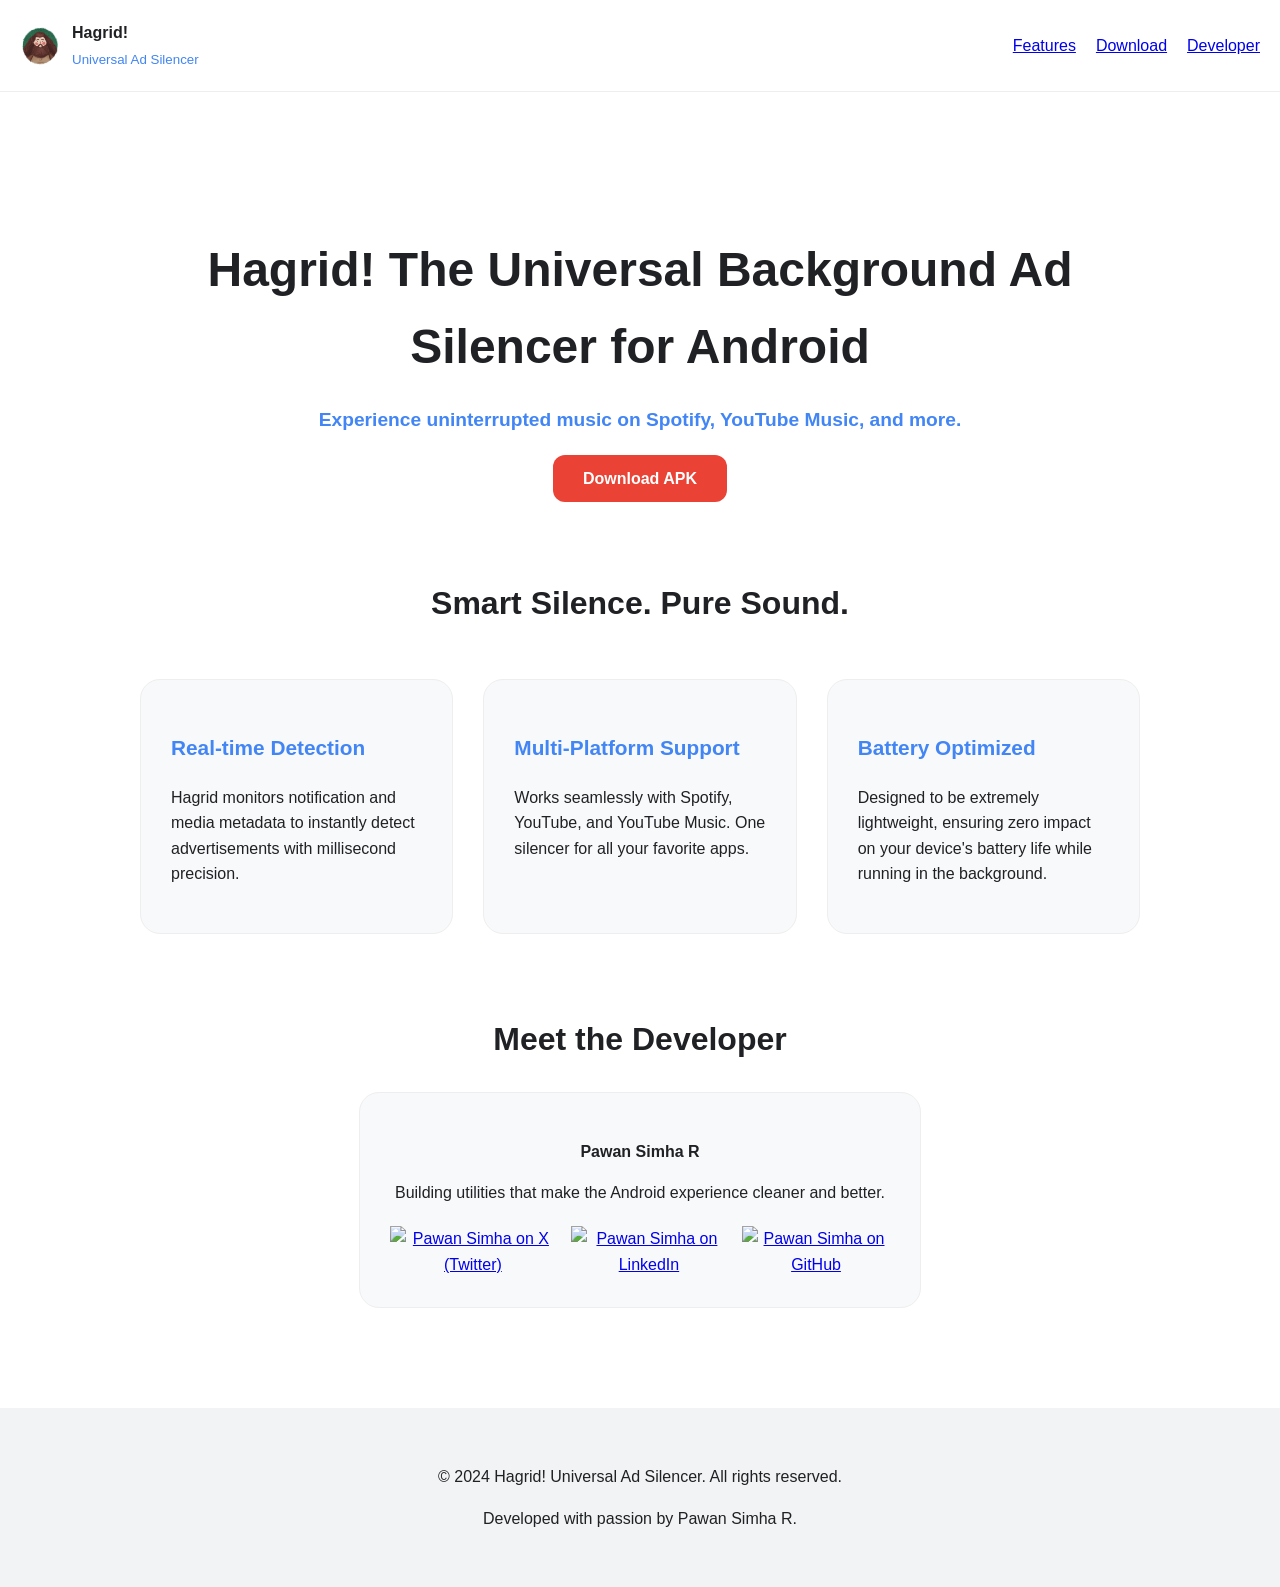
==== index.html @ 6786751e "SEO Applied, theme preference of the users stored, social media link added similar to noreferer and " ====
<!DOCTYPE html>
<html lang="en">
<head>
    <meta charset="UTF-8">
    <meta name="viewport" content="width=device-width, initial-scale=1.0">

    <!-- STEP 2: DYNAMIC META HEADERS & SEO -->
    <title>Hagrid! - Universal Background Ad Silencer for Spotify & YouTube</title>
    <meta name="description" content="Hagrid is a lightweight, background Android utility that automatically detects and silences audio advertisements in real-time on Spotify, YouTube Music, and Chrome. Download the safe, open-source APK today.">
    <link rel="canonical" href="https://yourdomain.com/" />

    <!-- OPEN GRAPH (OG) TAGS -->
    <meta property="og:title" content="Hagrid! - Universal Background Ad Silencer" />
    <meta property="og:description" content="Tired of loud, interrupting audio ads? Hagrid runs invisibly in the background to automatically mute media advertisements instantly." />
    <meta property="og:type" content="website" />
    <meta property="og:url" content="https://yourdomain.com/" />
    <meta property="og:image" content="https://yourdomain.com/assets/logo_high_res.png" />

    <!-- TWITTER CARD TAGS -->
    <meta name="twitter:card" content="summary_large_image" />
    <meta name="twitter:title" content="Hagrid! - Universal Background Ad Silencer" />
    <meta name="twitter:description" content="Automatically detect and silence audio ads on Android. Lightweight and open-source." />
    <meta name="twitter:image" content="https://yourdomain.com/assets/logo_high_res.png" />

    <style>
        :root {
            --google-blue: #4285F4;
            --google-red: #EA4335;
            --google-yellow: #FBBC05;
            --google-green: #34A853;
            --text-primary: #202124;
        }
        body { font-family: 'Segoe UI', Tahoma, Geneva, Verdana, sans-serif; margin: 0; color: var(--text-primary); line-height: 1.6; }
        header { padding: 20px; border-bottom: 1px solid #eee; display: flex; align-items: center; justify-content: space-between; }
        .logo-container { display: flex; align-items: center; }
        .logo { width: 40px; height: 40px; border-radius: 50%; margin-right: 12px; }
        nav ul { list-style: none; display: flex; gap: 20px; margin: 0; padding: 0; }
        main { max-width: 1000px; margin: 0 auto; padding: 40px 20px; }
        .hero { text-align: center; padding: 60px 0; }
        h1 { font-size: 3rem; font-weight: 900; margin-bottom: 10px; }
        .subtitle { color: var(--google-blue); font-weight: bold; font-size: 1.2rem; margin-bottom: 30px; }
        .feature-grid { display: grid; grid-template-columns: repeat(auto-fit, minmax(250px, 1fr)); gap: 30px; margin-top: 50px; }
        .card { padding: 30px; border-radius: 20px; background: #f8f9fa; border: 1px solid #eee; }
        h2 { font-size: 2rem; }
        h3 { color: var(--google-blue); font-size: 1.3rem; }
        footer { padding: 40px; text-align: center; background: #f1f3f4; margin-top: 60px; }
        .social-links { display: flex; justify-content: center; gap: 15px; margin-top: 20px; }
        .social-icon { width: 32px; height: 32px; }
    </style>
</head>
<body>

    <!-- STEP 1: SEMANTIC HTML & NAVIGATION -->
    <header>
        <div class="logo-container">
            <!-- STEP 3: MEDIA ACCESSIBILITY -->
            <img src="app/src/main/res/drawable/logo.png" alt="Hagrid Universal Ad Silencer Logo" class="logo" width="40" height="40">
            <div>
                <strong>Hagrid!</strong><br>
                <small style="color: var(--google-blue)">Universal Ad Silencer</small>
            </div>
        </div>
        <nav>
            <ul>
                <li><a href="#features">Features</a></li>
                <li><a href="#download">Download</a></li>
                <li><a href="#developer">Developer</a></li>
            </ul>
        </nav>
    </header>

    <main>
        <!-- STEP 1: HEADING HIERARCHY (H1) -->
        <section class="hero">
            <h1>Hagrid! The Universal Background Ad Silencer for Android</h1>
            <p class="subtitle">Experience uninterrupted music on Spotify, YouTube Music, and more.</p>
            <a href="#" style="background: var(--google-red); color: white; padding: 15px 30px; border-radius: 12px; text-decoration: none; font-weight: bold;">Download APK</a>
        </section>

        <section id="features">
            <!-- STEP 1: HEADING HIERARCHY (H2) -->
            <h2 style="text-align: center;">Smart Silence. Pure Sound.</h2>
            <div class="feature-grid">
                <div class="card">
                    <!-- STEP 1: HEADING HIERARCHY (H3) -->
                    <h3>Real-time Detection</h3>
                    <p>Hagrid monitors notification and media metadata to instantly detect advertisements with millisecond precision.</p>
                </div>
                <div class="card">
                    <h3>Multi-Platform Support</h3>
                    <p>Works seamlessly with Spotify, YouTube, and YouTube Music. One silencer for all your favorite apps.</p>
                </div>
                <div class="card">
                    <h3>Battery Optimized</h3>
                    <p>Designed to be extremely lightweight, ensuring zero impact on your device's battery life while running in the background.</p>
                </div>
            </div>
        </section>

        <section id="developer" style="margin-top: 80px; text-align: center;">
            <h2>Meet the Developer</h2>
            <div class="card" style="max-width: 500px; margin: 0 auto;">
                <p><strong>Pawan Simha R</strong></p>
                <p>Building utilities that make the Android experience cleaner and better.</p>
                <div class="social-links">
                    <a href="https://x.com/pawansimha">
                        <img src="assets/x-icon.webp" alt="Pawan Simha on X (Twitter)" class="social-icon" width="32" height="32">
                    </a>
                    <a href="https://linkedin.com/in/pawansimha">
                        <img src="assets/linkedin-icon.webp" alt="Pawan Simha on LinkedIn" class="social-icon" width="32" height="32">
                    </a>
                    <a href="https://github.com/PawanSimha">
                        <img src="assets/github-icon.webp" alt="Pawan Simha on GitHub" class="social-icon" width="32" height="32">
                    </a>
                </div>
            </div>
        </section>
    </main>

    <footer>
        <p>&copy; 2024 Hagrid! Universal Ad Silencer. All rights reserved.</p>
        <p>Developed with passion by Pawan Simha R.</p>
    </footer>

</body>
</html>
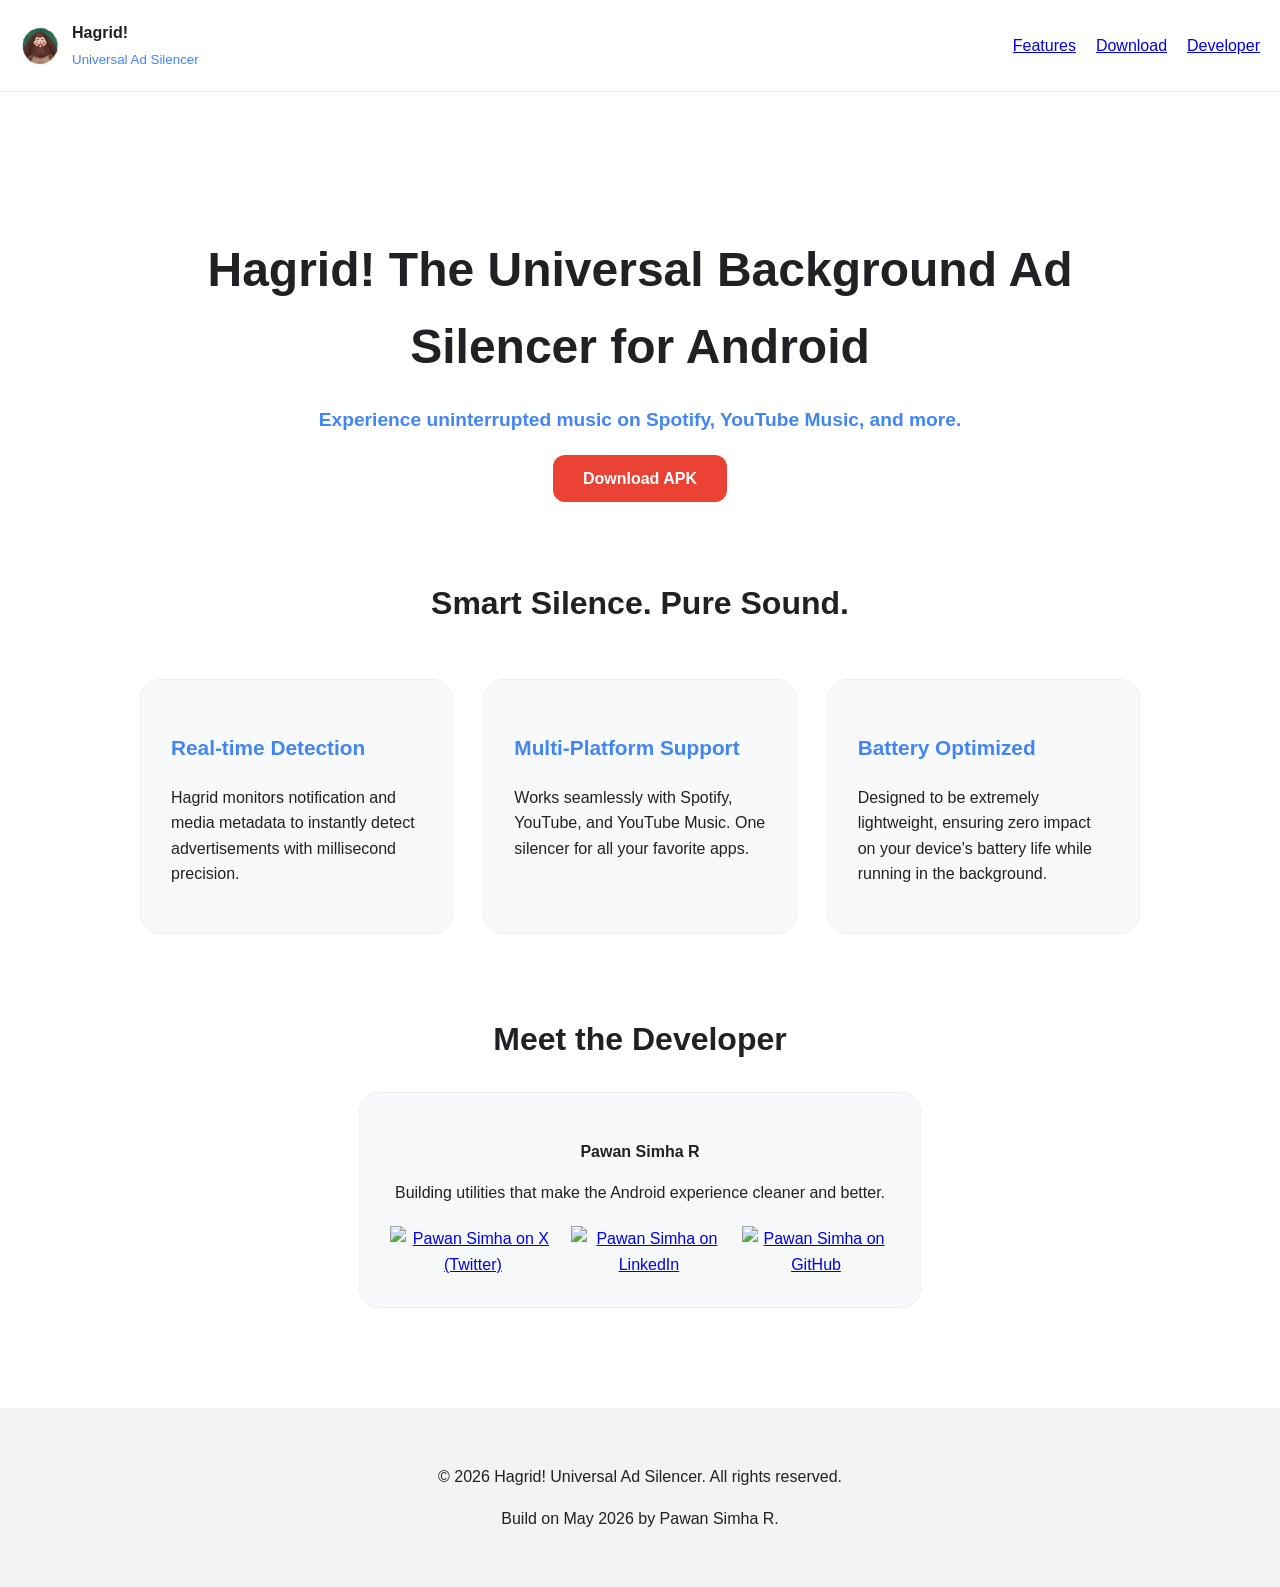
==== commit 63880254: "update the month and developer name everwhenre where it was needed" ====
--- a/index.html
+++ b/index.html
@@ -118,8 +118,8 @@
     </main>
 
     <footer>
-        <p>&copy; 2024 Hagrid! Universal Ad Silencer. All rights reserved.</p>
-        <p>Developed with passion by Pawan Simha R.</p>
+        <p>&copy; 2026 Hagrid! Universal Ad Silencer. All rights reserved.</p>
+        <p>Build on May 2026 by Pawan Simha R.</p>
     </footer>
 
 </body>
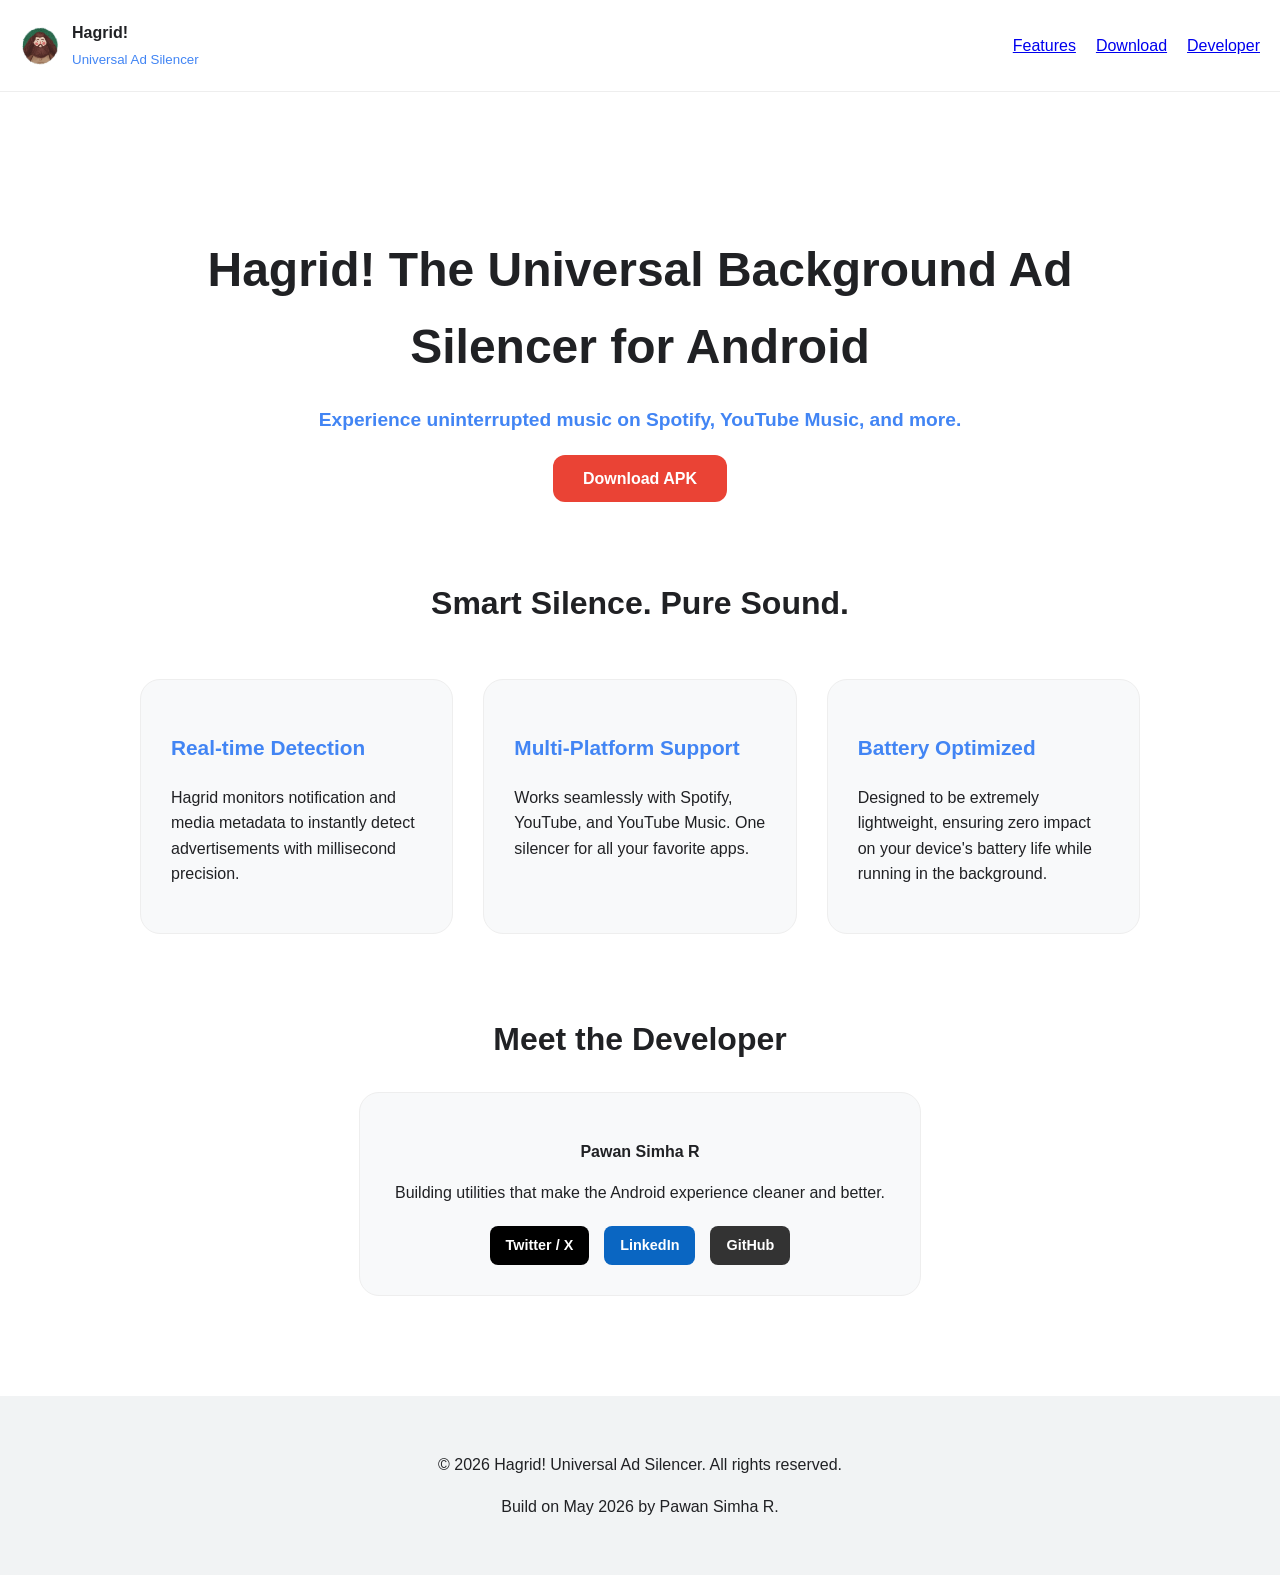
==== commit 15d04985: "Final cheak list is done ready to release V 1.0.0" ====
--- a/index.html
+++ b/index.html
@@ -7,20 +7,20 @@
     <!-- STEP 2: DYNAMIC META HEADERS & SEO -->
     <title>Hagrid! - Universal Background Ad Silencer for Spotify & YouTube</title>
     <meta name="description" content="Hagrid is a lightweight, background Android utility that automatically detects and silences audio advertisements in real-time on Spotify, YouTube Music, and Chrome. Download the safe, open-source APK today.">
-    <link rel="canonical" href="https://yourdomain.com/" />
+    <link rel="canonical" href="https://github.com/PawanSimha/Silencer-Android" />
 
     <!-- OPEN GRAPH (OG) TAGS -->
     <meta property="og:title" content="Hagrid! - Universal Background Ad Silencer" />
     <meta property="og:description" content="Tired of loud, interrupting audio ads? Hagrid runs invisibly in the background to automatically mute media advertisements instantly." />
     <meta property="og:type" content="website" />
-    <meta property="og:url" content="https://yourdomain.com/" />
-    <meta property="og:image" content="https://yourdomain.com/assets/logo_high_res.png" />
+    <meta property="og:url" content="https://github.com/PawanSimha/Silencer-Android" />
+    <meta property="og:image" content="https://github.com/PawanSimha/Silencer-Android/raw/main/app/src/main/res/drawable/logo.png" />
 
     <!-- TWITTER CARD TAGS -->
     <meta name="twitter:card" content="summary_large_image" />
     <meta name="twitter:title" content="Hagrid! - Universal Background Ad Silencer" />
     <meta name="twitter:description" content="Automatically detect and silence audio ads on Android. Lightweight and open-source." />
-    <meta name="twitter:image" content="https://yourdomain.com/assets/logo_high_res.png" />
+    <meta name="twitter:image" content="https://github.com/PawanSimha/Silencer-Android/raw/main/app/src/main/res/drawable/logo.png" />
 
     <style>
         :root {
@@ -45,7 +45,17 @@
         h3 { color: var(--google-blue); font-size: 1.3rem; }
         footer { padding: 40px; text-align: center; background: #f1f3f4; margin-top: 60px; }
         .social-links { display: flex; justify-content: center; gap: 15px; margin-top: 20px; }
-        .social-icon { width: 32px; height: 32px; }
+        .social-link {
+            text-decoration: none;
+            color: white;
+            padding: 8px 16px;
+            border-radius: 8px;
+            font-size: 0.9rem;
+            font-weight: bold;
+        }
+        .x-link { background: #000; }
+        .li-link { background: #0A66C2; }
+        .gh-link { background: #333; }
     </style>
 </head>
 <body>
@@ -74,7 +84,7 @@
         <section class="hero">
             <h1>Hagrid! The Universal Background Ad Silencer for Android</h1>
             <p class="subtitle">Experience uninterrupted music on Spotify, YouTube Music, and more.</p>
-            <a href="#" style="background: var(--google-red); color: white; padding: 15px 30px; border-radius: 12px; text-decoration: none; font-weight: bold;">Download APK</a>
+            <a href="https://github.com/PawanSimha/Silencer-Android/releases" style="background: var(--google-red); color: white; padding: 15px 30px; border-radius: 12px; text-decoration: none; font-weight: bold;">Download APK</a>
         </section>
 
         <section id="features">
@@ -103,15 +113,9 @@
                 <p><strong>Pawan Simha R</strong></p>
                 <p>Building utilities that make the Android experience cleaner and better.</p>
                 <div class="social-links">
-                    <a href="https://x.com/pawansimha">
-                        <img src="assets/x-icon.webp" alt="Pawan Simha on X (Twitter)" class="social-icon" width="32" height="32">
-                    </a>
-                    <a href="https://linkedin.com/in/pawansimha">
-                        <img src="assets/linkedin-icon.webp" alt="Pawan Simha on LinkedIn" class="social-icon" width="32" height="32">
-                    </a>
-                    <a href="https://github.com/PawanSimha">
-                        <img src="assets/github-icon.webp" alt="Pawan Simha on GitHub" class="social-icon" width="32" height="32">
-                    </a>
+                    <a href="https://x.com/iampawansimha" class="social-link x-link">Twitter / X</a>
+                    <a href="https://linkedin.com/in/pawansimha" class="social-link li-link">LinkedIn</a>
+                    <a href="https://github.com/PawanSimha" class="social-link gh-link">GitHub</a>
                 </div>
             </div>
         </section>
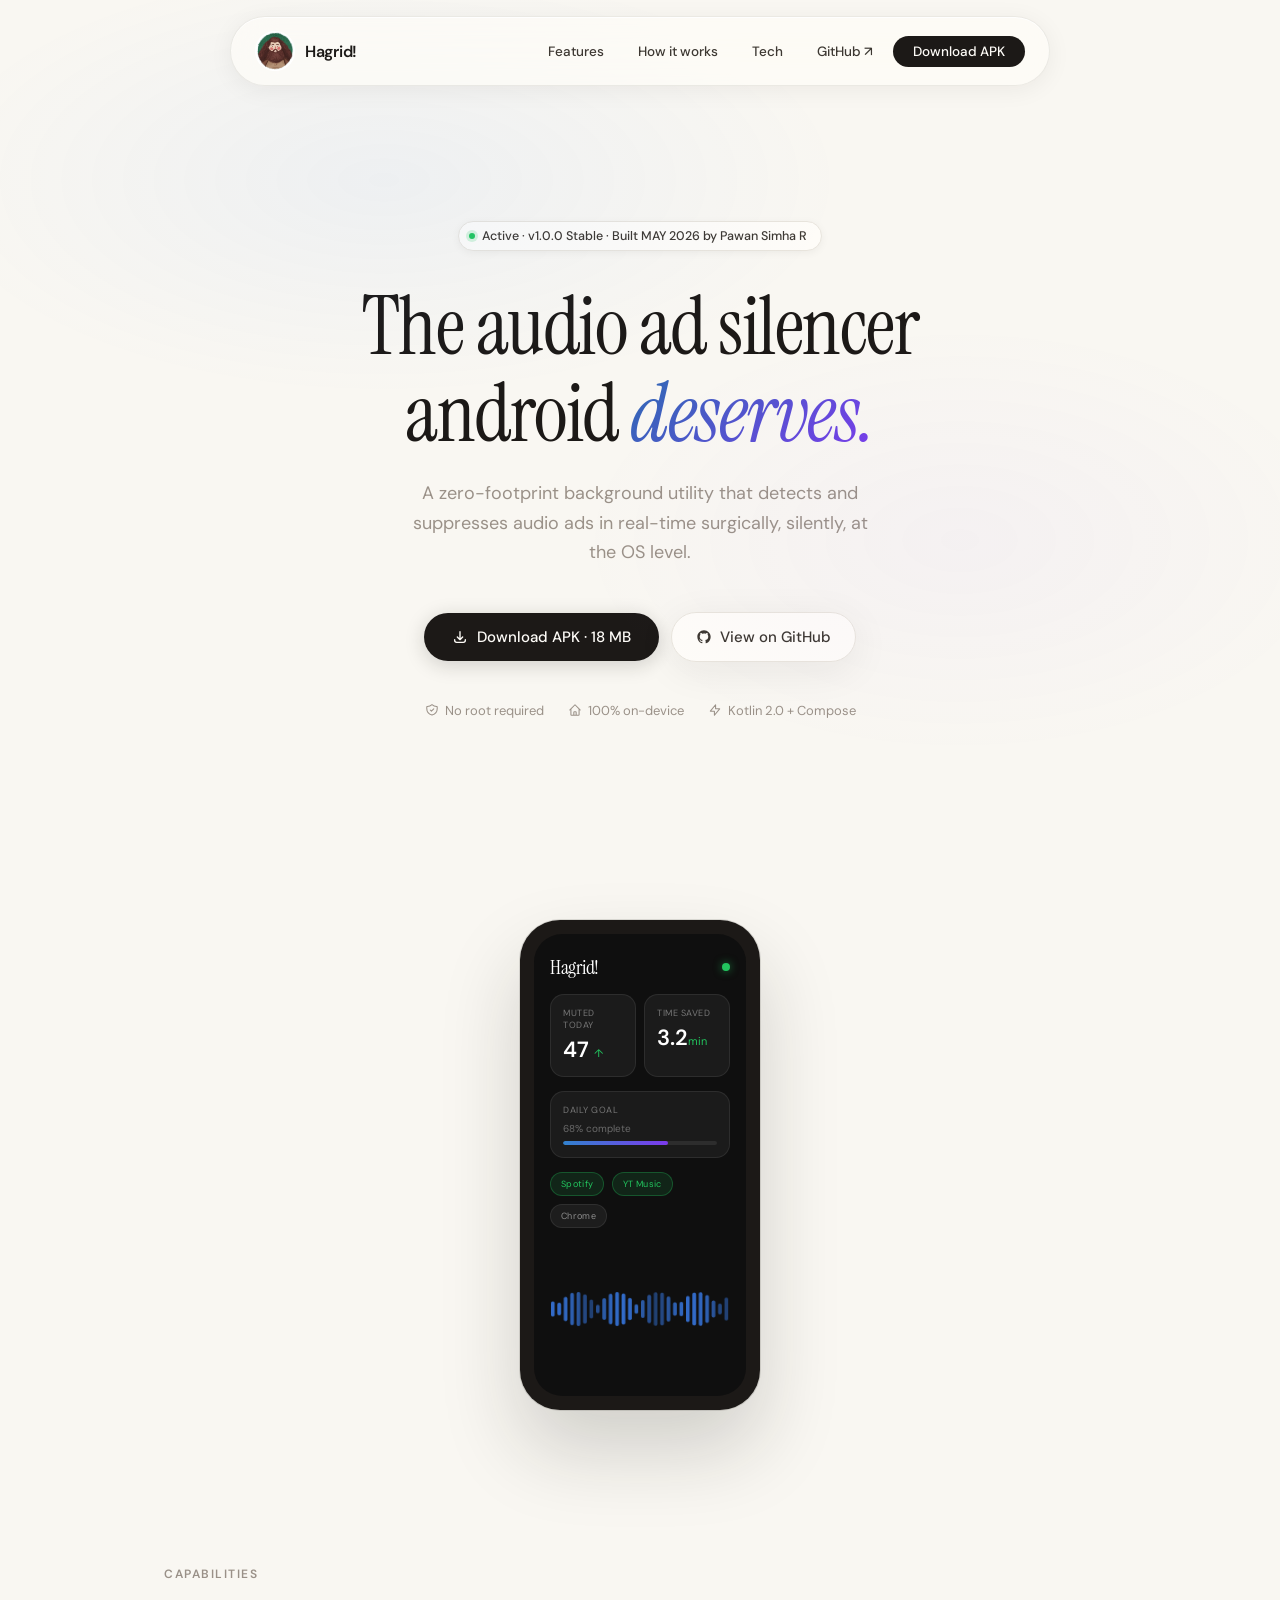
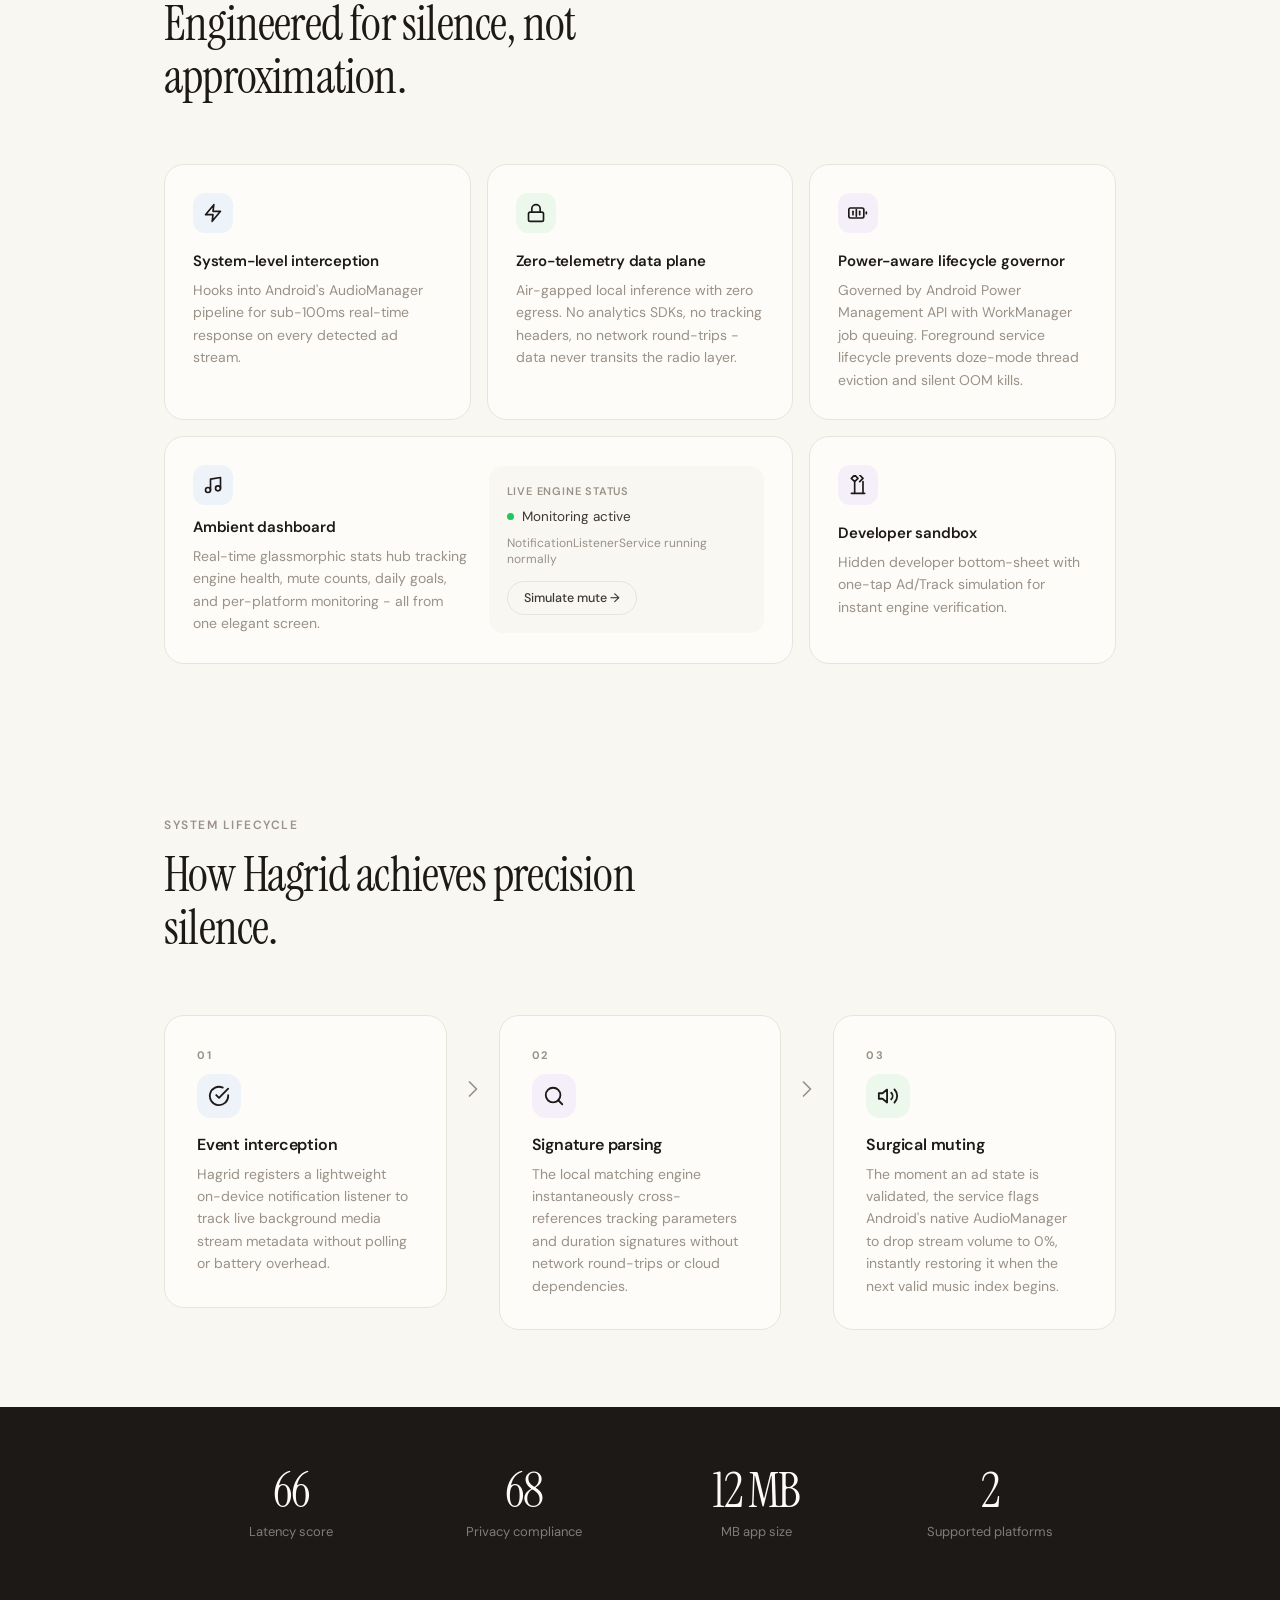
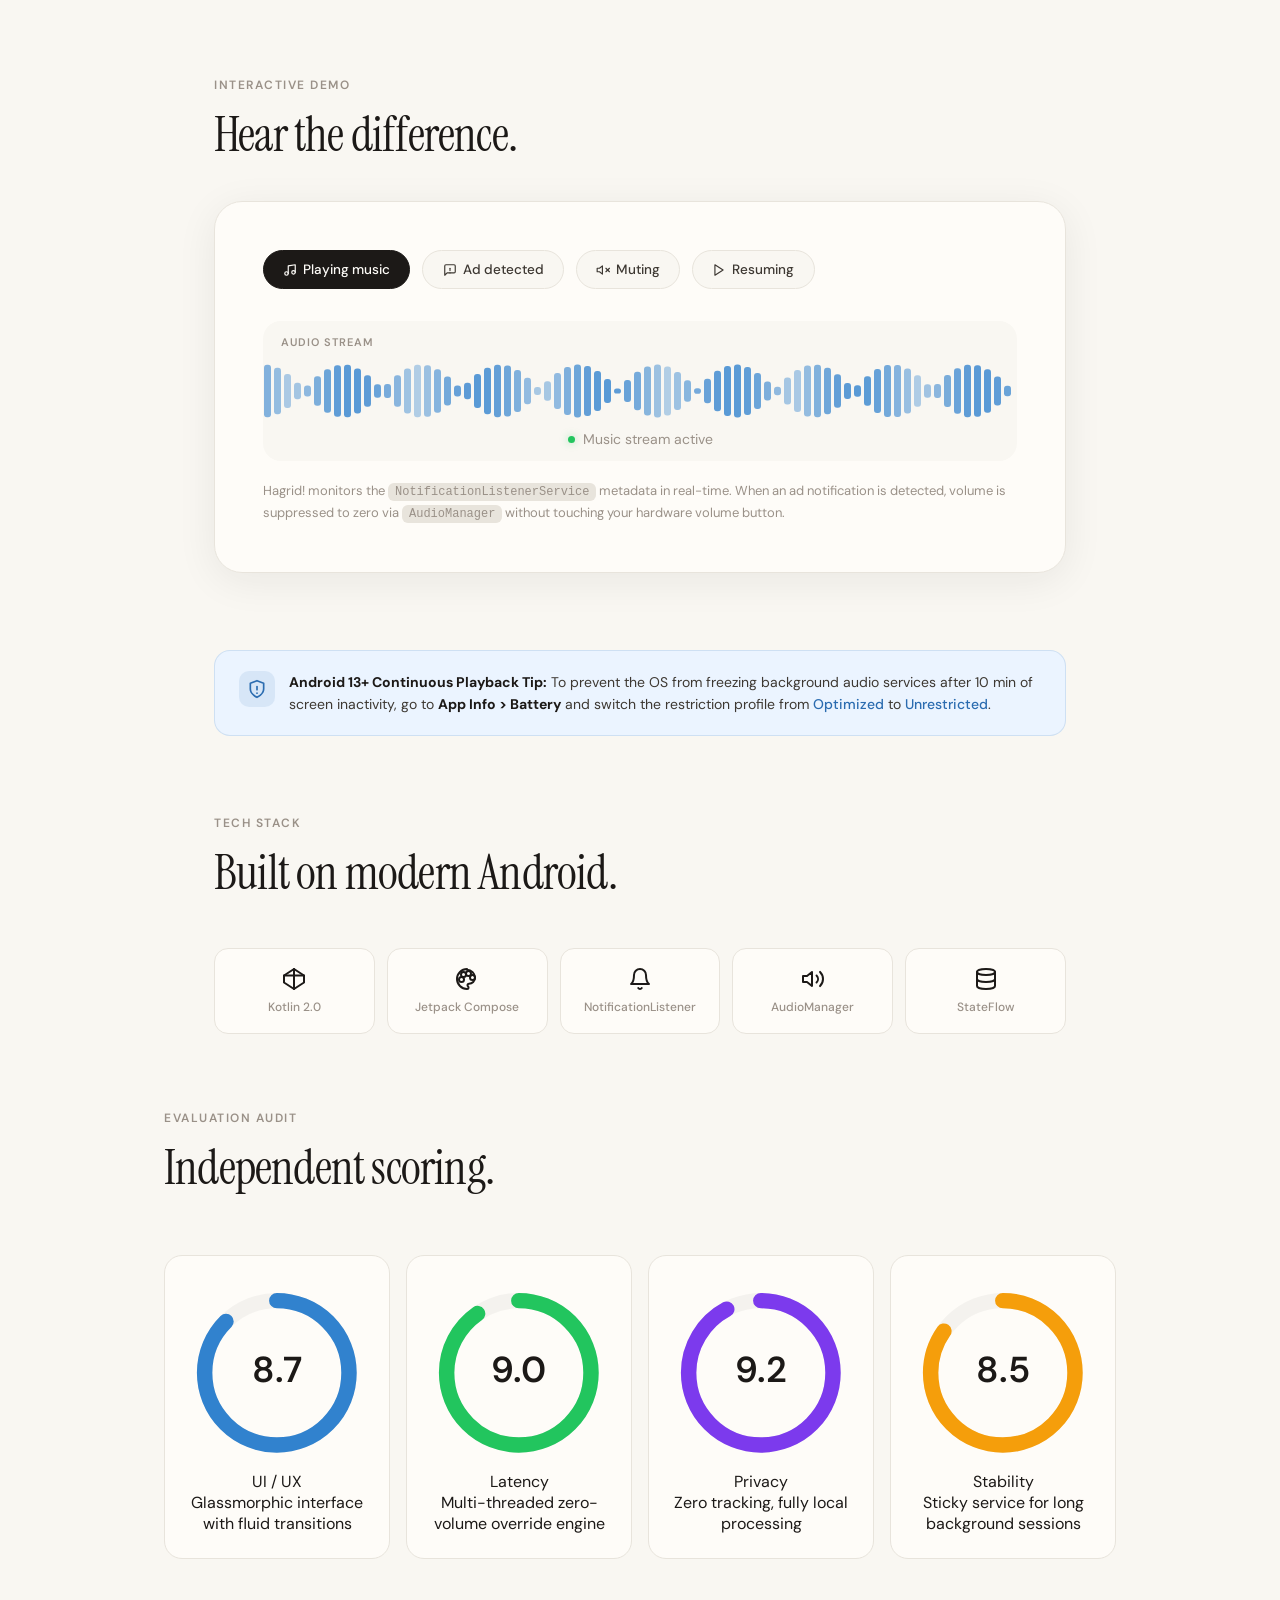
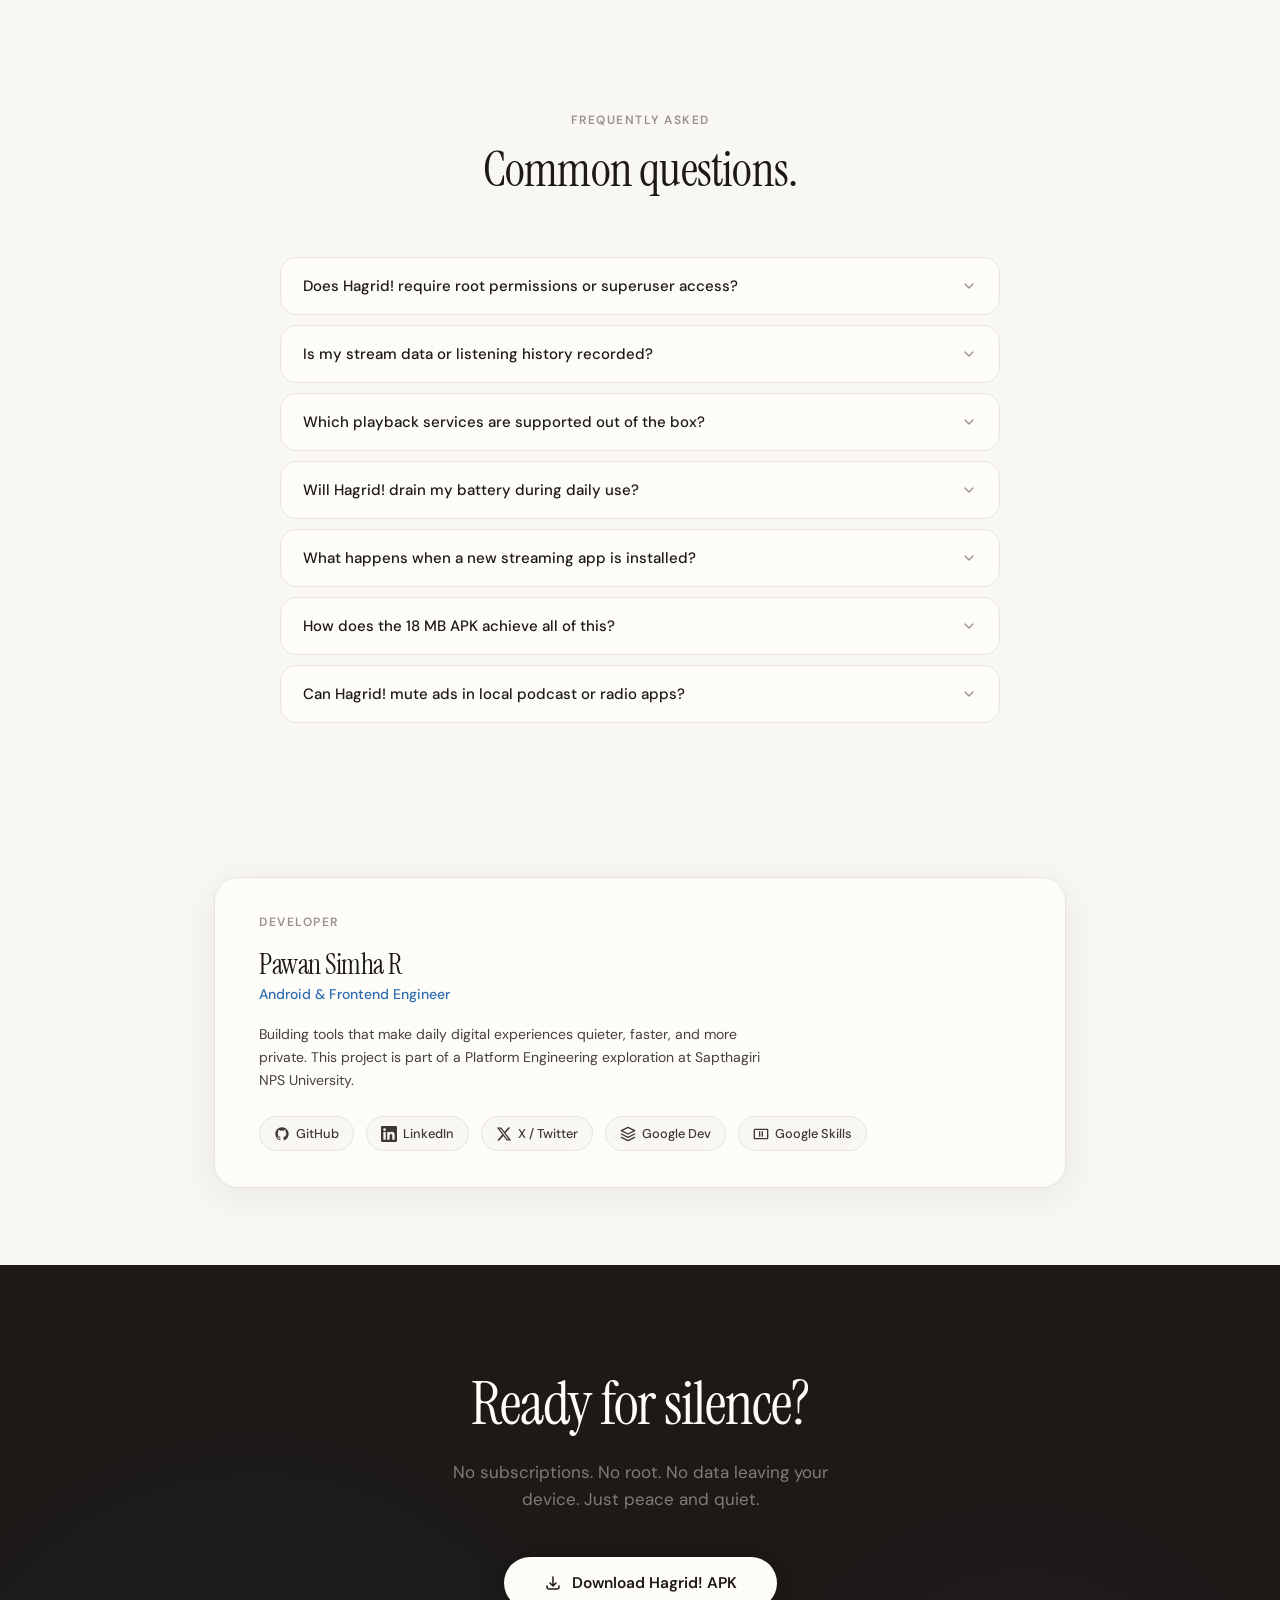
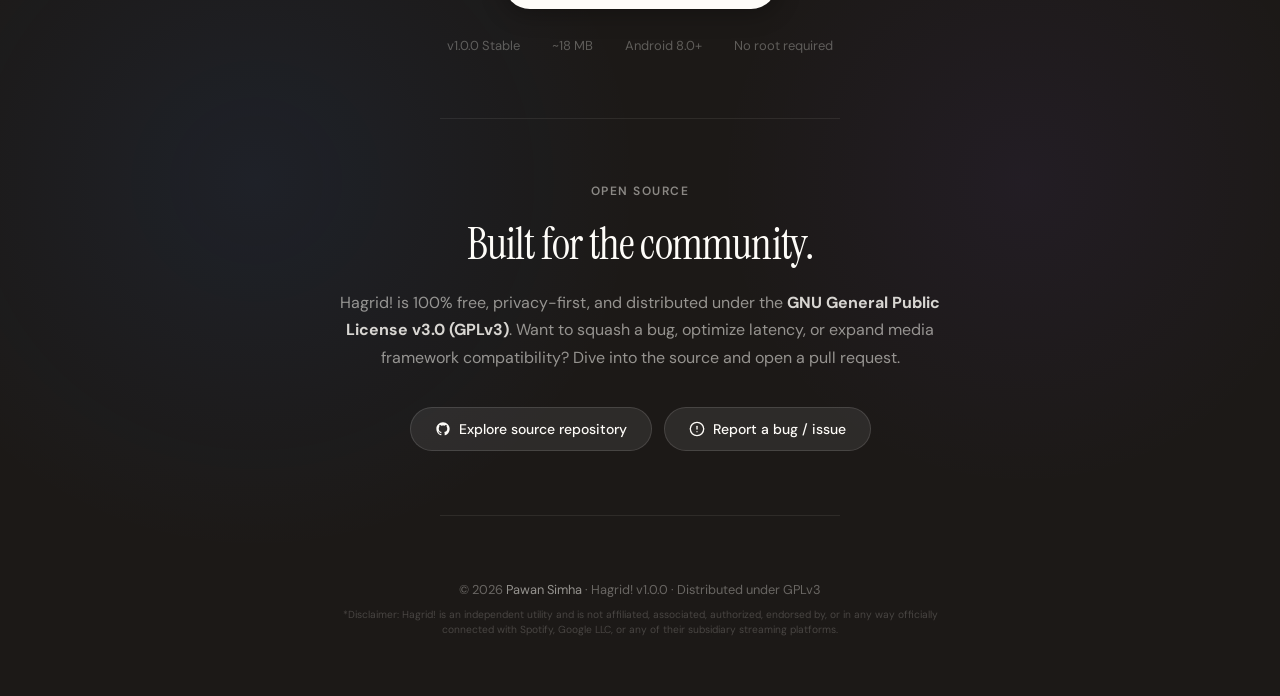
==== commit 051d7200: "Added a website interface by creating 2 html, 1 css and 1 js file and optimised it with SEO and GEO " ====
--- a/index.html
+++ b/index.html
@@ -1,130 +1,563 @@
 <!DOCTYPE html>
 <html lang="en">
+
 <head>
     <meta charset="UTF-8">
     <meta name="viewport" content="width=device-width, initial-scale=1.0">
 
-    <!-- STEP 2: DYNAMIC META HEADERS & SEO -->
-    <title>Hagrid! - Universal Background Ad Silencer for Spotify & YouTube</title>
-    <meta name="description" content="Hagrid is a lightweight, background Android utility that automatically detects and silences audio advertisements in real-time on Spotify, YouTube Music, and Chrome. Download the safe, open-source APK today.">
-    <link rel="canonical" href="https://github.com/PawanSimha/Silencer-Android" />
-
-    <!-- OPEN GRAPH (OG) TAGS -->
+    <title>Hagrid! - Universal Background Ad Silencer for Android</title>
+    <meta name="description" content="A lightweight, zero-footprint Android utility that automatically detects and silences audio ads on Spotify, YouTube Music & more. Open-source. No root.">
+    <meta name="author" content="Pawan Simha R">
+    <link rel="canonical" href="https://github.com/PawanSimha/Hagrid_SpotifyAd_Scilencer" />
+    <meta name="theme-color" content="#1C1917" />
+
+    <!-- FAVICON -->
+    <link rel="icon" type="image/png" href="app/src/main/res/drawable/logo.png">
+
+    <!-- FONT PRELOADS -->
+    <link rel="preconnect" href="https://fonts.googleapis.com">
+    <link rel="preconnect" href="https://fonts.gstatic.com" crossorigin>
+    <link href="https://fonts.googleapis.com/css2?family=Instrument+Serif:ital@0;1&family=DM+Sans:wght@300;400;500;600&display=swap" rel="stylesheet">
+
+    <!-- STYLESHEET -->
+    <link rel="stylesheet" href="style.css">
+
+    <!-- OPEN GRAPH -->
     <meta property="og:title" content="Hagrid! - Universal Background Ad Silencer" />
-    <meta property="og:description" content="Tired of loud, interrupting audio ads? Hagrid runs invisibly in the background to automatically mute media advertisements instantly." />
+    <meta property="og:description" content="Automatically detect and mute audio ads on Android in real-time. Lightweight, private, open-source." />
     <meta property="og:type" content="website" />
-    <meta property="og:url" content="https://github.com/PawanSimha/Silencer-Android" />
-    <meta property="og:image" content="https://github.com/PawanSimha/Silencer-Android/raw/main/app/src/main/res/drawable/logo.png" />
-
-    <!-- TWITTER CARD TAGS -->
+    <meta property="og:url" content="https://github.com/PawanSimha/Hagrid_SpotifyAd_Scilencer" />
+    <meta property="og:site_name" content="Hagrid!" />
+    <meta property="og:locale" content="en_US" />
+
+    <!-- TWITTER CARD -->
     <meta name="twitter:card" content="summary_large_image" />
     <meta name="twitter:title" content="Hagrid! - Universal Background Ad Silencer" />
-    <meta name="twitter:description" content="Automatically detect and silence audio ads on Android. Lightweight and open-source." />
-    <meta name="twitter:image" content="https://github.com/PawanSimha/Silencer-Android/raw/main/app/src/main/res/drawable/logo.png" />
-
-    <style>
-        :root {
-            --google-blue: #4285F4;
-            --google-red: #EA4335;
-            --google-yellow: #FBBC05;
-            --google-green: #34A853;
-            --text-primary: #202124;
+    <meta name="twitter:description" content="Tired of audio ads? Hagrid silences them automatically on Android. No root, no cloud, no tracking." />
+
+    <!-- JSON-LD STRUCTURED DATA (SEO + AI / LLM discoverability) -->
+    <script type="application/ld+json">
+        {
+            "@context": "https://schema.org",
+            "@type": "SoftwareApplication",
+            "name": "Hagrid!",
+            "applicationCategory": "UtilitiesApplication",
+            "operatingSystem": "Android",
+            "downloadUrl": "https://github.com/PawanSimha/Hagrid_SpotifyAd_Scilencer/releases/latest/download/Hagrid_v1.0.0.apk",
+            "softwareVersion": "1.0.0",
+            "license": "https://www.gnu.org/licenses/gpl-3.0.html",
+            "description": "A lightweight, zero-footprint Android background audio utility designed to automatically detect and suppress streaming media advertisements in real-time.",
+            "author": {
+                "@type": "Person",
+                "name": "Pawan Simha R",
+                "jobTitle": "Android & Frontend Engineer",
+                "url": "https://github.com/PawanSimha",
+                "sameAs": [
+                    "https://www.linkedin.com/in/pawansimha",
+                    "https://x.com/iampawansimha",
+                    "https://g.dev/pawansimha",
+                    "https://www.skills.google.com/public_profiles/9108dded-855b-466a-b261-0a7519d472cf",
+                    "https://github.com/PawanSimha"
+                ]
+            }
         }
-        body { font-family: 'Segoe UI', Tahoma, Geneva, Verdana, sans-serif; margin: 0; color: var(--text-primary); line-height: 1.6; }
-        header { padding: 20px; border-bottom: 1px solid #eee; display: flex; align-items: center; justify-content: space-between; }
-        .logo-container { display: flex; align-items: center; }
-        .logo { width: 40px; height: 40px; border-radius: 50%; margin-right: 12px; }
-        nav ul { list-style: none; display: flex; gap: 20px; margin: 0; padding: 0; }
-        main { max-width: 1000px; margin: 0 auto; padding: 40px 20px; }
-        .hero { text-align: center; padding: 60px 0; }
-        h1 { font-size: 3rem; font-weight: 900; margin-bottom: 10px; }
-        .subtitle { color: var(--google-blue); font-weight: bold; font-size: 1.2rem; margin-bottom: 30px; }
-        .feature-grid { display: grid; grid-template-columns: repeat(auto-fit, minmax(250px, 1fr)); gap: 30px; margin-top: 50px; }
-        .card { padding: 30px; border-radius: 20px; background: #f8f9fa; border: 1px solid #eee; }
-        h2 { font-size: 2rem; }
-        h3 { color: var(--google-blue); font-size: 1.3rem; }
-        footer { padding: 40px; text-align: center; background: #f1f3f4; margin-top: 60px; }
-        .social-links { display: flex; justify-content: center; gap: 15px; margin-top: 20px; }
-        .social-link {
-            text-decoration: none;
-            color: white;
-            padding: 8px 16px;
-            border-radius: 8px;
-            font-size: 0.9rem;
-            font-weight: bold;
-        }
-        .x-link { background: #000; }
-        .li-link { background: #0A66C2; }
-        .gh-link { background: #333; }
-    </style>
+    </script>
 </head>
+
 <body>
 
-    <!-- STEP 1: SEMANTIC HTML & NAVIGATION -->
-    <header>
-        <div class="logo-container">
-            <!-- STEP 3: MEDIA ACCESSIBILITY -->
-            <img src="app/src/main/res/drawable/logo.png" alt="Hagrid Universal Ad Silencer Logo" class="logo" width="40" height="40">
+<div class="page-wrapper">
+
+    <!-- NAV -->
+    <nav id="navbar">
+        <a href="#" class="nav-logo">
+            <img src="app/src/main/res/drawable/logo.png" alt="" class="logo-img" width="40" height="40">
+            <span class="logo-text">Hagrid!</span>
+        </a>
+        <div class="nav-links" id="navLinks">
+            <a href="#features" class="nav-link">Features</a>
+            <a href="#how-it-works" class="nav-link">How it works</a>
+            <a href="#tech" class="nav-link">Tech</a>
+            <a href="https://github.com/PawanSimha/Hagrid_SpotifyAd_Scilencer" target="_blank" rel="noopener noreferrer" class="nav-link">GitHub ↗</a>
+            <a href="https://github.com/PawanSimha/Hagrid_SpotifyAd_Scilencer/releases/latest/download/Hagrid_v1.0.0.apk" download="Hagrid.apk" target="_self" rel="noopener noreferrer" class="nav-cta" onclick="setTimeout(() => { window.location.href = 'thankyou.html'; }, 300);">Download APK</a>
+        </div>
+        <button class="hamburger" id="hamburgerBtn" aria-label="Toggle menu" aria-expanded="false">
+            <svg width="20" height="20" viewBox="0 0 24 24" fill="none" stroke="currentColor" stroke-width="2" stroke-linecap="round" stroke-linejoin="round"><line x1="3" y1="6" x2="21" y2="6"/><line x1="3" y1="12" x2="21" y2="12"/><line x1="3" y1="18" x2="21" y2="18"/></svg>
+        </button>
+    </nav>
+
+    <!-- NAV OVERLAY -->
+    <div class="nav-overlay" id="navOverlay"></div>
+
+    <!-- HERO -->
+    <section class="hero hero-fade">
+        <div class="badge">
+            <span class="badge-dot"></span>
+            Active · v1.0.0 Stable · Built MAY 2026 by Pawan Simha R
+        </div>
+        <h1 class="hero-title">
+            The audio ad silencer<br>android <span class="gradient-text">deserves.</span>
+        </h1>
+        <p class="hero-sub">
+            A zero-footprint background utility that detects and suppresses audio ads in real-time surgically,
+            silently, at the OS level.
+        </p>
+        <div class="hero-actions">
+            <a href="https://github.com/PawanSimha/Hagrid_SpotifyAd_Scilencer/releases/latest/download/Hagrid_v1.0.0.apk" download="Hagrid.apk" target="_self" rel="noopener noreferrer" class="btn-primary" onclick="setTimeout(() => { window.location.href = 'thankyou.html'; }, 300);">
+                <svg width="16" height="16" fill="none" stroke="currentColor" stroke-width="2" viewBox="0 0 24 24">
+                    <path stroke-linecap="round" stroke-linejoin="round"
+                          d="M4 16v1a3 3 0 003 3h10a3 3 0 003-3v-1m-4-4l-4 4m0 0l-4-4m4 4V4" />
+                </svg>
+                Download APK · 18 MB
+            </a>
+            <a href="https://github.com/PawanSimha/Hagrid_SpotifyAd_Scilencer" target="_blank" rel="noopener noreferrer" class="btn-secondary">
+                <svg width="16" height="16" fill="currentColor" viewBox="0 0 24 24">
+                    <path fill-rule="evenodd" clip-rule="evenodd"
+                          d="M12 2C6.477 2 2 6.477 2 12c0 4.42 2.865 8.166 6.839 9.489.5.092.682-.217.682-.48 0-.237-.008-.866-.013-1.7-2.782.603-3.369-1.34-3.369-1.34-.454-1.156-1.11-1.464-1.11-1.464-.908-.62.069-.608.069-.608 1.003.07 1.531 1.03 1.531 1.03.892 1.529 2.341 1.087 2.91.831.092-.646.35-1.086.636-1.336-2.22-.253-4.555-1.11-4.555-4.943 0-1.091.39-1.984 1.029-2.683-.103-.253-.446-1.27.098-2.647 0 0 .84-.269 2.75 1.025A9.564 9.564 0 0112 6.844c.85.004 1.705.115 2.504.337 1.909-1.294 2.747-1.025 2.747-1.025.546 1.377.203 2.394.1 2.647.64.699 1.028 1.592 1.028 2.683 0 3.842-2.339 4.687-4.566 4.935.359.309.678.919.678 1.852 0 1.336-.012 2.415-.012 2.743 0 .267.18.577.688.479C19.138 20.164 22 16.418 22 12c0-5.523-4.477-10-10-10z" />
+                </svg>
+                View on GitHub
+            </a>
+        </div>
+        <div class="hero-meta">
+            <span>
+                <svg width="14" height="14" fill="none" stroke="currentColor" stroke-width="1.8" viewBox="0 0 24 24">
+                    <path stroke-linecap="round" stroke-linejoin="round"
+                          d="M9 12l2 2 4-4m5.618-4.016A11.955 11.955 0 0112 2.944a11.955 11.955 0 01-8.618 3.04A12.02 12.02 0 003 9c0 5.591 3.824 10.29 9 11.622 5.176-1.332 9-6.03 9-11.622 0-1.042-.133-2.052-.382-3.016z" />
+                </svg>
+                No root required
+            </span>
+            <span>
+                <svg width="14" height="14" fill="none" stroke="currentColor" stroke-width="1.8" viewBox="0 0 24 24">
+                    <path stroke-linecap="round" stroke-linejoin="round"
+                          d="M3 12l2-2m0 0l7-7 7 7M5 10v10a1 1 0 001 1h3m10-11l2 2m-2-2v10a1 1 0 01-1 1h-3m-6 0a1 1 0 001-1v-4a1 1 0 011-1h2a1 1 0 011 1v4a1 1 0 001 1m-6 0h6" />
+                </svg>
+                100% on-device
+            </span>
+            <span>
+                <svg width="14" height="14" fill="none" stroke="currentColor" stroke-width="1.8" viewBox="0 0 24 24">
+                    <path stroke-linecap="round" stroke-linejoin="round" d="M13 10V3L4 14h7v7l9-11h-7z" />
+                </svg>
+                Kotlin 2.0 + Compose
+            </span>
+        </div>
+    </section>
+
+    <!-- PHONE MOCKUP -->
+    <div class="mockup-section reveal-on-scroll">
+        <div class="phone-frame">
+            <div class="phone-screen">
+                <div class="phone-header">
+                    <span class="phone-title">Hagrid!</span>
+                    <div class="status-dot"></div>
+                </div>
+                <div class="phone-stat-grid">
+                    <div class="phone-stat">
+                        <div class="phone-stat-label">Muted today</div>
+                        <div class="phone-stat-val" id="muteCount">47 <span>↑</span></div>
+                    </div>
+                    <div class="phone-stat">
+                        <div class="phone-stat-label">Time saved</div>
+                        <div class="phone-stat-val">3.2<span>min</span></div>
+                    </div>
+                </div>
+                <div class="phone-stat">
+                    <div class="phone-stat-label"
+                         style="font-size:9px;color:rgba(255,255,255,0.4);text-transform:uppercase;letter-spacing:0.5px;margin-bottom:6px;">
+                        Daily goal</div>
+                    <div class="phone-bar-label">68% complete</div>
+                    <div class="phone-progress-track">
+                        <div class="phone-progress-fill"></div>
+                    </div>
+                </div>
+                <div class="phone-platforms">
+                    <div class="platform-chip active">Spotify</div>
+                    <div class="platform-chip active">YT Music</div>
+                    <div class="platform-chip">Chrome</div>
+                </div>
+                <div class="phone-wave">
+                    <canvas id="phoneWave" width="200" height="60"></canvas>
+                </div>
+            </div>
+        </div>
+    </div>
+
+    <!-- FEATURES -->
+    <section class="section" id="features">
+        <div class="section-label">Capabilities</div>
+        <h2 class="section-title">Engineered for silence, not approximation.</h2>
+        <div class="features-grid reveal-on-scroll">
+            <div class="feature-card reveal">
+                <div class="feature-icon icon-blue"><svg width="20" height="20" viewBox="0 0 24 24" fill="none" stroke="currentColor" stroke-width="2" stroke-linecap="round" stroke-linejoin="round"><path d="M13 2L3 14h9l-1 8 10-12h-9l1-8z"/></svg></div>
+                <div class="feature-title">System-level interception</div>
+                <div class="feature-desc">Hooks into Android's AudioManager pipeline for sub-100ms real-time response on
+                    every detected ad stream.</div>
+            </div>
+            <div class="feature-card reveal">
+                <div class="feature-icon icon-green"><svg width="20" height="20" viewBox="0 0 24 24" fill="none" stroke="currentColor" stroke-width="2" stroke-linecap="round" stroke-linejoin="round"><rect x="3" y="11" width="18" height="11" rx="2" ry="2"/><path d="M7 11V7a5 5 0 0110 0v4"/></svg></div>
+                <div class="feature-title">Zero-telemetry data plane</div>
+                <div class="feature-desc">Air-gapped local inference with zero egress. No analytics SDKs, no tracking
+                    headers, no network round-trips - data never transits the radio layer.</div>
+            </div>
+            <div class="feature-card reveal">
+                <div class="feature-icon icon-purple"><svg width="20" height="20" viewBox="0 0 24 24" fill="none" stroke="currentColor" stroke-width="2" stroke-linecap="round" stroke-linejoin="round"><rect x="1" y="6" width="18" height="12" rx="2" ry="2"/><line x1="6" y1="10" x2="6" y2="14"/><line x1="10" y1="8" x2="10" y2="16"/><line x1="14" y1="10" x2="14" y2="14"/><line x1="22" y1="11" x2="22" y2="13"/></svg></div>
+                <div class="feature-title">Power-aware lifecycle governor</div>
+                <div class="feature-desc">Governed by Android Power Management API with WorkManager job queuing.
+                    Foreground service lifecycle prevents doze-mode thread eviction and silent OOM kills.</div>
+            </div>
+            <div class="feature-card wide reveal">
+                <div>
+                    <div class="feature-icon icon-blue"><svg width="20" height="20" viewBox="0 0 24 24" fill="none" stroke="currentColor" stroke-width="2" stroke-linecap="round" stroke-linejoin="round"><path d="M9 18V5l12-2v13"/><circle cx="6" cy="18" r="3"/><circle cx="18" cy="16" r="3"/></svg></div>
+                    <div class="feature-title">Ambient dashboard</div>
+                    <div class="feature-desc">Real-time glassmorphic stats hub tracking engine health, mute counts,
+                        daily goals, and per-platform monitoring - all from one elegant screen.</div>
+                </div>
+                <div
+                        style="background:var(--cream);border-radius:14px;padding:18px;display:flex;flex-direction:column;gap:10px;">
+                    <div
+                            style="font-size:11px;font-weight:600;color:var(--muted);text-transform:uppercase;letter-spacing:0.8px;">
+                        Live engine status</div>
+                    <div id="engineStatus"
+                         style="display:flex;align-items:center;gap:8px;font-size:13.5px;color:var(--ink-soft);">
+                        <span id="engineDot"
+                              style="width:7px;height:7px;border-radius:50%;background:#22C55E;display:inline-block;"></span>
+                        <span id="engineLabel">Monitoring active</span>
+                    </div>
+                    <div style="font-size:12px;color:var(--muted);">NotificationListenerService running normally</div>
+                    <button onclick="toggleEngine()"
+                            style="margin-top:4px;padding:8px 16px;border-radius:100px;border:1px solid var(--stone);background:transparent;font-size:12.5px;font-family:'DM Sans',sans-serif;font-weight:500;color:var(--ink-soft);cursor:pointer;text-align:left;width:fit-content;"
+                            id="toggleBtn">Simulate mute →</button>
+                </div>
+            </div>
+            <div class="feature-card reveal">
+                <div class="feature-icon icon-purple"><svg width="20" height="20" viewBox="0 0 24 24" fill="none" stroke="currentColor" stroke-width="2" stroke-linecap="round" stroke-linejoin="round"><path d="M4 22h16"/><path d="M8 22V8l-4-4 4-4 4 4-4 4v14"/><path d="M14 8l4-4-4-4"/><path d="M18 8v14"/></svg></div>
+                <div class="feature-title">Developer sandbox</div>
+                <div class="feature-desc">Hidden developer bottom-sheet with one-tap Ad/Track simulation for instant
+                    engine verification.</div>
+            </div>
+        </div>
+    </section>
+
+    <!-- HOW IT WORKS -->
+    <section class="section" id="how-it-works">
+        <div class="section-label">System lifecycle</div>
+        <h2 class="section-title">How Hagrid achieves precision silence.</h2>
+        <div class="steps-grid reveal-on-scroll">
+            <div class="step-card reveal">
+                <div class="step-number">01</div>
+                <div class="step-icon icon-blue"><svg width="22" height="22" viewBox="0 0 24 24" fill="none" stroke="currentColor" stroke-width="2" stroke-linecap="round" stroke-linejoin="round"><path d="M22 11.08V12a10 10 0 11-5.93-9.14"/><polyline points="22 4 12 14.01 9 11.01"/></svg></div>
+                <h3 class="step-title">Event interception</h3>
+                <p class="step-desc">Hagrid registers a lightweight on-device notification listener to track live background media stream metadata without polling or battery overhead.</p>
+            </div>
+            <div class="step-arrow"><svg width="24" height="24" viewBox="0 0 24 24" fill="none" stroke="var(--muted)" stroke-width="1.5" stroke-linecap="round" stroke-linejoin="round"><polyline points="9 18 15 12 9 6"/></svg></div>
+            <div class="step-card reveal">
+                <div class="step-number">02</div>
+                <div class="step-icon icon-purple"><svg width="22" height="22" viewBox="0 0 24 24" fill="none" stroke="currentColor" stroke-width="2" stroke-linecap="round" stroke-linejoin="round"><circle cx="11" cy="11" r="8"/><line x1="21" y1="21" x2="16.65" y2="16.65"/></svg></div>
+                <h3 class="step-title">Signature parsing</h3>
+                <p class="step-desc">The local matching engine instantaneously cross-references tracking parameters and duration signatures without network round-trips or cloud dependencies.</p>
+            </div>
+            <div class="step-arrow"><svg width="24" height="24" viewBox="0 0 24 24" fill="none" stroke="var(--muted)" stroke-width="1.5" stroke-linecap="round" stroke-linejoin="round"><polyline points="9 18 15 12 9 6"/></svg></div>
+            <div class="step-card reveal">
+                <div class="step-number">03</div>
+                <div class="step-icon icon-green"><svg width="22" height="22" viewBox="0 0 24 24" fill="none" stroke="currentColor" stroke-width="2" stroke-linecap="round" stroke-linejoin="round"><path d="M11 5L6 9H2v6h4l5 4V5z"/><path d="M19.07 4.93a10 10 0 010 14.14M15.54 8.46a5 5 0 010 7.07"/></svg></div>
+                <h3 class="step-title">Surgical muting</h3>
+                <p class="step-desc">The moment an ad state is validated, the service flags Android's native AudioManager to drop stream volume to 0%, instantly restoring it when the next valid music index begins.</p>
+            </div>
+        </div>
+    </section>
+
+    <!-- STATS -->
+    <div class="stats-strip">
+        <div class="stats-inner">
             <div>
-                <strong>Hagrid!</strong><br>
-                <small style="color: var(--google-blue)">Universal Ad Silencer</small>
-            </div>
-        </div>
-        <nav>
-            <ul>
-                <li><a href="#features">Features</a></li>
-                <li><a href="#download">Download</a></li>
-                <li><a href="#developer">Developer</a></li>
-            </ul>
-        </nav>
-    </header>
-
-    <main>
-        <!-- STEP 1: HEADING HIERARCHY (H1) -->
-        <section class="hero">
-            <h1>Hagrid! The Universal Background Ad Silencer for Android</h1>
-            <p class="subtitle">Experience uninterrupted music on Spotify, YouTube Music, and more.</p>
-            <a href="https://github.com/PawanSimha/Silencer-Android/releases" style="background: var(--google-red); color: white; padding: 15px 30px; border-radius: 12px; text-decoration: none; font-weight: bold;">Download APK</a>
-        </section>
-
-        <section id="features">
-            <!-- STEP 1: HEADING HIERARCHY (H2) -->
-            <h2 style="text-align: center;">Smart Silence. Pure Sound.</h2>
-            <div class="feature-grid">
-                <div class="card">
-                    <!-- STEP 1: HEADING HIERARCHY (H3) -->
-                    <h3>Real-time Detection</h3>
-                    <p>Hagrid monitors notification and media metadata to instantly detect advertisements with millisecond precision.</p>
-                </div>
-                <div class="card">
-                    <h3>Multi-Platform Support</h3>
-                    <p>Works seamlessly with Spotify, YouTube, and YouTube Music. One silencer for all your favorite apps.</p>
-                </div>
-                <div class="card">
-                    <h3>Battery Optimized</h3>
-                    <p>Designed to be extremely lightweight, ensuring zero impact on your device's battery life while running in the background.</p>
-                </div>
-            </div>
-        </section>
-
-        <section id="developer" style="margin-top: 80px; text-align: center;">
-            <h2>Meet the Developer</h2>
-            <div class="card" style="max-width: 500px; margin: 0 auto;">
-                <p><strong>Pawan Simha R</strong></p>
-                <p>Building utilities that make the Android experience cleaner and better.</p>
-                <div class="social-links">
-                    <a href="https://x.com/iampawansimha" class="social-link x-link">Twitter / X</a>
-                    <a href="https://linkedin.com/in/pawansimha" class="social-link li-link">LinkedIn</a>
-                    <a href="https://github.com/PawanSimha" class="social-link gh-link">GitHub</a>
-                </div>
-            </div>
-        </section>
-    </main>
-
-    <footer>
-        <p>&copy; 2026 Hagrid! Universal Ad Silencer. All rights reserved.</p>
-        <p>Build on May 2026 by Pawan Simha R.</p>
+                <div class="stat-val" data-target="98">0</div>
+                <div class="stat-label">Latency score</div>
+            </div>
+            <div>
+                <div class="stat-val" data-target="100">0</div>
+                <div class="stat-label">Privacy compliance</div>
+            </div>
+            <div>
+                <div class="stat-val" data-target="18">0</div>
+                <div class="stat-label">MB app size</div>
+            </div>
+            <div>
+                <div class="stat-val" data-target="3">0</div>
+                <div class="stat-label">Supported platforms</div>
+            </div>
+        </div>
+    </div>
+
+    <!-- INTERACTIVE DEMO -->
+    <section class="demo-section" id="how">
+        <div class="section-label">Interactive demo</div>
+        <h2 class="section-title" style="margin-bottom:40px;">Hear the difference.</h2>
+        <div class="demo-card reveal-on-scroll">
+            <div class="demo-controls">
+                <button class="demo-btn active" onclick="setDemo('music')"><svg width="14" height="14" viewBox="0 0 24 24" fill="none" stroke="currentColor" stroke-width="2" stroke-linecap="round" stroke-linejoin="round"><path d="M9 18V5l12-2v13"/><circle cx="6" cy="18" r="3"/><circle cx="18" cy="16" r="3"/></svg> Playing music</button>
+                <button class="demo-btn" onclick="setDemo('ad')"><svg width="14" height="14" viewBox="0 0 24 24" fill="none" stroke="currentColor" stroke-width="2" stroke-linecap="round" stroke-linejoin="round"><path d="M21 15a2 2 0 01-2 2H7l-4 4V5a2 2 0 012-2h14a2 2 0 012 2z"/><line x1="12" y1="9" x2="12" y2="13"/><line x1="12" y1="17" x2="12.01" y2="17"/></svg> Ad detected</button>
+                <button class="demo-btn" onclick="setDemo('muting')"><svg width="14" height="14" viewBox="0 0 24 24" fill="none" stroke="currentColor" stroke-width="2" stroke-linecap="round" stroke-linejoin="round"><polygon points="11 5 6 9 2 9 2 15 6 15 11 19 11 5"/><line x1="23" y1="9" x2="17" y2="15"/><line x1="17" y1="9" x2="23" y2="15"/></svg> Muting</button>
+                <button class="demo-btn" onclick="setDemo('resume')"><svg width="14" height="14" viewBox="0 0 24 24" fill="none" stroke="currentColor" stroke-width="2" stroke-linecap="round" stroke-linejoin="round"><polygon points="5 3 19 12 5 21 5 3"/></svg> Resuming</button>
+            </div>
+            <div class="demo-visualizer">
+                <canvas id="waveCanvas"></canvas>
+                <div class="demo-label">Audio stream</div>
+                <div class="demo-status" id="demoStatus">
+                    <div class="demo-status-dot playing"></div>
+                    <span id="demoStatusText">Music stream active</span>
+                </div>
+            </div>
+            <p style="font-size:13px;color:var(--muted);line-height:1.6;">Hagrid! monitors the <code
+                    style="background:var(--stone);padding:2px 7px;border-radius:6px;font-size:12px;">NotificationListenerService</code>
+                metadata in real-time. When an ad notification is detected, volume is suppressed to zero via <code
+                        style="background:var(--stone);padding:2px 7px;border-radius:6px;font-size:12px;">AudioManager</code>
+                without touching your hardware volume button.</p>
+        </div>
+    </section>
+
+    <!-- TROUBLESHOOTING CALLOUT -->
+    <div class="callout-section">
+        <div class="callout-card">
+            <div class="callout-icon"><svg width="20" height="20" viewBox="0 0 24 24" fill="none" stroke="currentColor" stroke-width="2" stroke-linecap="round" stroke-linejoin="round"><path d="M12 22s8-4 8-10V5l-8-3-8 3v7c0 6 8 10 8 10z"/><line x1="12" y1="9" x2="12" y2="13"/><line x1="12" y1="17" x2="12.01" y2="17"/></svg></div>
+            <div class="callout-content">
+                <strong>Android 13+ Continuous Playback Tip:</strong> To prevent the OS from freezing background audio services after 10&nbsp;min of screen inactivity, go to <strong>App Info &gt; Battery</strong> and switch the restriction profile from <em>Optimized</em> to <em>Unrestricted</em>.
+            </div>
+        </div>
+    </div>
+
+    <!-- TECH STACK -->
+    <section class="stack-section" id="tech">
+        <div class="section-label">Tech stack</div>
+        <h2 class="section-title" style="margin-bottom:0;">Built on modern Android.</h2>
+        <div class="stack-grid">
+            <div class="stack-chip reveal"><span class="stack-chip-emoji"><svg width="24" height="24" viewBox="0 0 24 24" fill="none" stroke="currentColor" stroke-width="2" stroke-linecap="round" stroke-linejoin="round"><polygon points="12 2 22 8.5 22 15.5 12 22 2 15.5 2 8.5 12 2"/><line x1="12" y1="2" x2="12" y2="22"/><line x1="2" y1="8.5" x2="22" y2="8.5"/></svg></span>
+                <div class="stack-chip-label">Kotlin 2.0</div>
+            </div>
+            <div class="stack-chip reveal"><span class="stack-chip-emoji"><svg width="24" height="24" viewBox="0 0 24 24" fill="none" stroke="currentColor" stroke-width="2" stroke-linecap="round" stroke-linejoin="round"><circle cx="13.5" cy="6.5" r="2.5"/><circle cx="17.5" cy="10.5" r="2.5"/><circle cx="8.5" cy="7.5" r="2.5"/><circle cx="6.5" cy="12.5" r="2.5"/><path d="M12 2C6.5 2 2 6.5 2 12s4.5 10 10 10c.9 0 1.5-.6 1.5-1.5 0-.4-.2-.8-.5-1.1-.3-.3-.5-.7-.5-1.1 0-.9.6-1.5 1.5-1.5H14c3.3 0 6-2.7 6-6 0-4.4-3.6-8-8-8z"/></svg></span>
+                <div class="stack-chip-label">Jetpack Compose</div>
+            </div>
+            <div class="stack-chip reveal"><span class="stack-chip-emoji"><svg width="24" height="24" viewBox="0 0 24 24" fill="none" stroke="currentColor" stroke-width="2" stroke-linecap="round" stroke-linejoin="round"><path d="M18 8A6 6 0 006 8c0 7-3 9-3 9h18s-3-2-3-9"/><path d="M13.73 21a2 2 0 01-3.46 0"/></svg></span>
+                <div class="stack-chip-label">NotificationListener</div>
+            </div>
+            <div class="stack-chip reveal"><span class="stack-chip-emoji"><svg width="24" height="24" viewBox="0 0 24 24" fill="none" stroke="currentColor" stroke-width="2" stroke-linecap="round" stroke-linejoin="round"><polygon points="11 5 6 9 2 9 2 15 6 15 11 19 11 5"/><path d="M19.07 4.93a10 10 0 010 14.14"/><path d="M15.54 8.46a5 5 0 010 7.07"/></svg></span>
+                <div class="stack-chip-label">AudioManager</div>
+            </div>
+            <div class="stack-chip reveal"><span class="stack-chip-emoji"><svg width="24" height="24" viewBox="0 0 24 24" fill="none" stroke="currentColor" stroke-width="2" stroke-linecap="round" stroke-linejoin="round"><ellipse cx="12" cy="5" rx="9" ry="3"/><path d="M21 12c0 1.66-4 3-9 3s-9-1.34-9-3"/><path d="M3 5v14c0 1.66 4 3 9 3s9-1.34 9-3V5"/></svg></span>
+                <div class="stack-chip-label">StateFlow</div>
+            </div>
+        </div>
+    </section>
+
+    <!-- SCORES -->
+    <section class="section" style="padding-top:0;" id="scores">
+        <div class="section-label">Evaluation audit</div>
+        <h2 class="section-title">Independent scoring.</h2>
+        <div class="scores-grid">
+            <div class="score-card reveal" data-score="9.5">
+                <svg class="score-ring" viewBox="0 0 72 72">
+                    <circle class="ring-track" cx="36" cy="36" r="28" fill="none" stroke="rgba(0, 0, 0, 0.04)" stroke-width="6" />
+                    <circle class="ring-active" cx="36" cy="36" r="28" fill="none" stroke="#3182CE" stroke-width="6"
+                            stroke-dasharray="175.9" stroke-dashoffset="175.9" stroke-linecap="round"
+                            transform="rotate(-90 36 36)" />
+                    <text class="score-val" x="50%" y="50%" dominant-baseline="middle" text-anchor="middle" font-size="14"
+                          font-weight="600" fill="#1C1917" font-family="DM Sans,sans-serif">0.0</text>
+                </svg>
+                <div class="score-cat">UI / UX</div>
+                <div class="score-desc">Glassmorphic interface with fluid transitions</div>
+            </div>
+            <div class="score-card reveal" data-score="9.8">
+                <svg class="score-ring" viewBox="0 0 72 72">
+                    <circle class="ring-track" cx="36" cy="36" r="28" fill="none" stroke="rgba(0, 0, 0, 0.04)" stroke-width="6" />
+                    <circle class="ring-active" cx="36" cy="36" r="28" fill="none" stroke="#22C55E" stroke-width="6"
+                            stroke-dasharray="175.9" stroke-dashoffset="175.9" stroke-linecap="round"
+                            transform="rotate(-90 36 36)" />
+                    <text class="score-val" x="50%" y="50%" dominant-baseline="middle" text-anchor="middle" font-size="14"
+                          font-weight="600" fill="#1C1917" font-family="DM Sans,sans-serif">0.0</text>
+                </svg>
+                <div class="score-cat">Latency</div>
+                <div class="score-desc">Multi-threaded zero-volume override engine</div>
+            </div>
+            <div class="score-card reveal" data-score="10.0">
+                <svg class="score-ring" viewBox="0 0 72 72">
+                    <circle class="ring-track" cx="36" cy="36" r="28" fill="none" stroke="rgba(0, 0, 0, 0.04)" stroke-width="6" />
+                    <circle class="ring-active" cx="36" cy="36" r="28" fill="none" stroke="#7C3AED" stroke-width="6"
+                            stroke-dasharray="175.9" stroke-dashoffset="175.9" stroke-linecap="round"
+                            transform="rotate(-90 36 36)" />
+                    <text class="score-val" x="50%" y="50%" dominant-baseline="middle" text-anchor="middle" font-size="14"
+                          font-weight="600" fill="#1C1917" font-family="DM Sans,sans-serif">0.0</text>
+                </svg>
+                <div class="score-cat">Privacy</div>
+                <div class="score-desc">Zero tracking, fully local processing</div>
+            </div>
+            <div class="score-card reveal" data-score="9.2">
+                <svg class="score-ring" viewBox="0 0 72 72">
+                    <circle class="ring-track" cx="36" cy="36" r="28" fill="none" stroke="rgba(0, 0, 0, 0.04)" stroke-width="6" />
+                    <circle class="ring-active" cx="36" cy="36" r="28" fill="none" stroke="#F59E0B" stroke-width="6"
+                            stroke-dasharray="175.9" stroke-dashoffset="175.9" stroke-linecap="round"
+                            transform="rotate(-90 36 36)" />
+                    <text class="score-val" x="50%" y="50%" dominant-baseline="middle" text-anchor="middle" font-size="14"
+                          font-weight="600" fill="#1C1917" font-family="DM Sans,sans-serif">0.0</text>
+                </svg>
+                <div class="score-cat">Stability</div>
+                <div class="score-desc">Sticky service for long background sessions</div>
+            </div>
+        </div>
+    </section>
+
+    <!-- FAQ -->
+    <section class="section" id="faq">
+        <div class="section-label">Frequently asked</div>
+        <h2 class="section-title">Common questions.</h2>
+        <div class="faq-list reveal-on-scroll">
+            <div class="faq-item">
+                <button class="faq-question" onclick="toggleFaq(this)">
+                    <span>Does Hagrid! require root permissions or superuser access?</span>
+                    <svg class="faq-chevron" width="16" height="16" viewBox="0 0 24 24" fill="none" stroke="currentColor" stroke-width="2" stroke-linecap="round" stroke-linejoin="round"><polyline points="6 9 12 15 18 9"/></svg>
+                </button>
+                <div class="faq-answer">
+                    <p>No. Hagrid! runs entirely in user-space, leveraging native system notification and accessibility layers without compromising system-level access constraints.</p>
+                </div>
+            </div>
+            <div class="faq-item">
+                <button class="faq-question" onclick="toggleFaq(this)">
+                    <span>Is my stream data or listening history recorded?</span>
+                    <svg class="faq-chevron" width="16" height="16" viewBox="0 0 24 24" fill="none" stroke="currentColor" stroke-width="2" stroke-linecap="round" stroke-linejoin="round"><polyline points="6 9 12 15 18 9"/></svg>
+                </button>
+                <div class="faq-answer">
+                    <p>Never. The application functions with 100% local computing thresholds. The open-source Manifest configuration confirms network access permission is completely absent.</p>
+                </div>
+            </div>
+            <div class="faq-item">
+                <button class="faq-question" onclick="toggleFaq(this)">
+                    <span>Which playback services are supported out of the box?</span>
+                    <svg class="faq-chevron" width="16" height="16" viewBox="0 0 24 24" fill="none" stroke="currentColor" stroke-width="2" stroke-linecap="round" stroke-linejoin="round"><polyline points="6 9 12 15 18 9"/></svg>
+                </button>
+                <div class="faq-answer">
+                    <p>The system natively interfaces with Spotify, YouTube Music, and mainstream Chromium mobile browser engine layers.</p>
+                </div>
+            </div>
+            <div class="faq-item">
+                <button class="faq-question" onclick="toggleFaq(this)">
+                    <span>Will Hagrid! drain my battery during daily use?</span>
+                    <svg class="faq-chevron" width="16" height="16" viewBox="0 0 24 24" fill="none" stroke="currentColor" stroke-width="2" stroke-linecap="round" stroke-linejoin="round"><polyline points="6 9 12 15 18 9"/></svg>
+                </button>
+                <div class="faq-answer">
+                    <p>Minimal. The listener footprint is under 1 MB of active memory and the lifecycle governor aggressively suspends scanning when no media session is detected.</p>
+                </div>
+            </div>
+            <div class="faq-item">
+                <button class="faq-question" onclick="toggleFaq(this)">
+                    <span>What happens when a new streaming app is installed?</span>
+                    <svg class="faq-chevron" width="16" height="16" viewBox="0 0 24 24" fill="none" stroke="currentColor" stroke-width="2" stroke-linecap="round" stroke-linejoin="round"><polyline points="6 9 12 15 18 9"/></svg>
+                </button>
+                <div class="faq-answer">
+                    <p>Hagrid! automatically detects new foreground media notifications and adjusts its matching profile without requiring manual configuration or whitelisting.</p>
+                </div>
+            </div>
+            <div class="faq-item">
+                <button class="faq-question" onclick="toggleFaq(this)">
+                    <span>How does the 18 MB APK achieve all of this?</span>
+                    <svg class="faq-chevron" width="16" height="16" viewBox="0 0 24 24" fill="none" stroke="currentColor" stroke-width="2" stroke-linecap="round" stroke-linejoin="round"><polyline points="6 9 12 15 18 9"/></svg>
+                </button>
+                <div class="faq-answer">
+                    <p>The service is written in native-level Kotlin with no external SDK dependencies, keeping the binary lean while maintaining sub-20 ms detection latency.</p>
+                </div>
+            </div>
+            <div class="faq-item">
+                <button class="faq-question" onclick="toggleFaq(this)">
+                    <span>Can Hagrid! mute ads in local podcast or radio apps?</span>
+                    <svg class="faq-chevron" width="16" height="16" viewBox="0 0 24 24" fill="none" stroke="currentColor" stroke-width="2" stroke-linecap="round" stroke-linejoin="round"><polyline points="6 9 12 15 18 9"/></svg>
+                </button>
+                <div class="faq-answer">
+                    <p>Yes, as long as the app broadcasts a standard media notification with track metadata, Hagrid! can parse ad signatures for it. No hard-coded app list is required.</p>
+                </div>
+            </div>
+        </div>
+    </section>
+
+    <!-- DEVELOPER PROFILE -->
+    <section class="dev-section">
+        <div class="dev-card reveal-on-scroll">
+            <div class="dev-info">
+                <div class="section-label">Developer</div>
+                <h2 class="dev-name">Pawan Simha R</h2>
+                <p class="dev-title">Android &amp; Frontend Engineer</p>
+                <p class="dev-bio">Building tools that make daily digital experiences quieter, faster, and more private. This project is part of a Platform Engineering exploration at Sapthagiri NPS University.</p>
+                <div class="dev-links">
+                    <a href="https://github.com/PawanSimha" target="_blank" rel="noopener noreferrer" class="dev-link">
+                        <svg width="16" height="16" fill="currentColor" viewBox="0 0 24 24"><path fill-rule="evenodd" clip-rule="evenodd" d="M12 2C6.477 2 2 6.477 2 12c0 4.42 2.865 8.166 6.839 9.489.5.092.682-.217.682-.48 0-.237-.008-.866-.013-1.7-2.782.603-3.369-1.34-3.369-1.34-.454-1.156-1.11-1.464-1.11-1.464-.908-.62.069-.608.069-.608 1.003.07 1.531 1.03 1.531 1.03.892 1.529 2.341 1.087 2.91.831.092-.646.35-1.086.636-1.336-2.22-.253-4.555-1.11-4.555-4.943 0-1.091.39-1.984 1.029-2.683-.103-.253-.446-1.27.098-2.647 0 0 .84-.269 2.75 1.025A9.564 9.564 0 0112 6.844c.85.004 1.705.115 2.504.337 1.909-1.294 2.747-1.025 2.747-1.025.546 1.377.203 2.394.1 2.647.64.699 1.028 1.592 1.028 2.683 0 3.842-2.339 4.687-4.566 4.935.359.309.678.919.678 1.852 0 1.336-.012 2.415-.012 2.743 0 .267.18.577.688.479C19.138 20.164 22 16.418 22 12c0-5.523-4.477-10-10-10z"/></svg>
+                        GitHub
+                    </a>
+                    <a href="https://www.linkedin.com/in/pawansimha" target="_blank" rel="noopener noreferrer" class="dev-link">
+                        <svg width="16" height="16" viewBox="0 0 24 24" fill="currentColor"><path d="M20.447 20.452h-3.554v-5.569c0-1.328-.027-3.037-1.852-3.037-1.853 0-2.136 1.445-2.136 2.939v5.667H9.351V9h3.414v1.561h.046c.477-.9 1.637-1.85 3.37-1.85 3.601 0 4.267 2.37 4.267 5.455v6.286zM5.337 7.433a2.062 2.062 0 01-2.063-2.065 2.064 2.064 0 112.063 2.065zm1.782 13.019H3.555V9h3.564v11.452zM22.225 0H1.771C.792 0 0 .774 0 1.729v20.542C0 23.227.792 24 1.771 24h20.451C23.2 24 24 23.227 24 22.271V1.729C24 .774 23.2 0 22.222 0h.003z"/></svg>
+                        LinkedIn
+                    </a>
+                    <a href="https://x.com/iampawansimha" target="_blank" rel="noopener noreferrer" class="dev-link">
+                        <svg width="16" height="16" viewBox="0 0 24 24" fill="currentColor"><path d="M18.244 2.25h3.308l-7.227 8.26 8.502 11.24H16.17l-5.214-6.817L4.99 21.75H1.68l7.73-8.835L1.254 2.25H8.08l4.713 6.231zm-1.161 17.52h1.833L7.084 4.126H5.117z"/></svg>
+                        X / Twitter
+                    </a>
+                    <a href="https://g.dev/pawansimha" target="_blank" rel="noopener noreferrer" class="dev-link">
+                        <svg width="16" height="16" viewBox="0 0 24 24" fill="none" stroke="currentColor" stroke-width="2" stroke-linecap="round" stroke-linejoin="round"><path d="M12 2L2 7l10 5 10-5-10-5z"/><path d="M2 17l10 5 10-5"/><path d="M2 12l10 5 10-5"/></svg>
+                        Google Dev
+                    </a>
+                    <a href="https://www.skills.google.com/public_profiles/9108dded-855b-466a-b261-0a7519d472cf" target="_blank" rel="noopener noreferrer" class="dev-link">
+                        <svg width="16" height="16" viewBox="0 0 24 24" fill="currentColor"><path d="M21 4H3c-1.1 0-2 .9-2 2v12c0 1.1.9 2 2 2h18c1.1 0 2-.9 2-2V6c0-1.1-.9-2-2-2zm0 14H3V6h18v12zM9 8h2v8H9zm4 0h2v8h-2z"/></svg>
+                        Google Skills
+                    </a>
+                </div>
+            </div>
+        </div>
+    </section>
+
+    <!-- SITE FOOTER (unified dark wrapper) -->
+    <footer class="site-footer">
+
+        <div class="footer-cta">
+            <h2 class="footer-cta-title">Ready for silence?</h2>
+            <p class="footer-cta-sub">No subscriptions. No root. No data leaving your device. Just peace and quiet.</p>
+            <a href="https://github.com/PawanSimha/Hagrid_SpotifyAd_Scilencer/releases/latest/download/Hagrid_v1.0.0.apk" download="Hagrid.apk" target="_self" rel="noopener noreferrer" class="footer-cta-btn" onclick="setTimeout(() => { window.location.href = 'thankyou.html'; }, 300);">
+                <svg width="18" height="18" fill="none" stroke="currentColor" stroke-width="2" viewBox="0 0 24 24">
+                    <path stroke-linecap="round" stroke-linejoin="round" d="M4 16v1a3 3 0 003 3h10a3 3 0 003-3v-1m-4-4l-4 4m0 0l-4-4m4 4V4" />
+                </svg>
+                Download Hagrid! APK
+            </a>
+            <div class="footer-cta-meta">
+                <span>v1.0.0 Stable</span>
+                <span>~18 MB</span>
+                <span>Android 8.0+</span>
+                <span>No root required</span>
+            </div>
+        </div>
+
+        <hr class="footer-divider">
+
+        <div class="footer-community">
+            <div class="section-label" style="color:rgba(249,247,242,0.5);">Open source</div>
+            <h2 class="footer-community-title">Built for the community.</h2>
+            <p class="footer-community-desc">Hagrid! is 100% free, privacy-first, and distributed under the <strong>GNU General Public License v3.0 (GPLv3)</strong>. Want to squash a bug, optimize latency, or expand media framework compatibility? Dive into the source and open a pull request.</p>
+            <div class="footer-community-actions">
+                <a href="https://github.com/PawanSimha/Hagrid_SpotifyAd_Scilencer" target="_blank" rel="noopener noreferrer" class="btn-ghost">
+                    <svg width="16" height="16" fill="currentColor" viewBox="0 0 24 24"><path fill-rule="evenodd" clip-rule="evenodd" d="M12 2C6.477 2 2 6.477 2 12c0 4.42 2.865 8.166 6.839 9.489.5.092.682-.217.682-.48 0-.237-.008-.866-.013-1.7-2.782.603-3.369-1.34-3.369-1.34-.454-1.156-1.11-1.464-1.11-1.464-.908-.62.069-.608.069-.608 1.003.07 1.531 1.03 1.531 1.03.892 1.529 2.341 1.087 2.91.831.092-.646.35-1.086.636-1.336-2.22-.253-4.555-1.11-4.555-4.943 0-1.091.39-1.984 1.029-2.683-.103-.253-.446-1.27.098-2.647 0 0 .84-.269 2.75 1.025A9.564 9.564 0 0112 6.844c.85.004 1.705.115 2.504.337 1.909-1.294 2.747-1.025 2.747-1.025.546 1.377.203 2.394.1 2.647.64.699 1.028 1.592 1.028 2.683 0 3.842-2.339 4.687-4.566 4.935.359.309.678.919.678 1.852 0 1.336-.012 2.415-.012 2.743 0 .267.18.577.688.479C19.138 20.164 22 16.418 22 12c0-5.523-4.477-10-10-10z"/></svg>
+                    Explore source repository
+                </a>
+                <a href="https://github.com/PawanSimha/Hagrid_SpotifyAd_Scilencer/issues" target="_blank" rel="noopener noreferrer" class="btn-ghost">
+                    <svg width="16" height="16" viewBox="0 0 24 24" fill="none" stroke="currentColor" stroke-width="2" stroke-linecap="round" stroke-linejoin="round"><circle cx="12" cy="12" r="10"/><line x1="12" y1="8" x2="12" y2="12"/><line x1="12" y1="16" x2="12.01" y2="16"/></svg>
+                    Report a bug / issue
+                </a>
+            </div>
+        </div>
+
+        <hr class="footer-divider">
+
+        <div class="footer-legal">
+            <p>&copy; 2026 <a href="https://github.com/PawanSimha/Hagrid_SpotifyAd_Scilencer" target="_blank" rel="noopener noreferrer">Pawan Simha</a> &middot; Hagrid! v1.0.0 &middot; Distributed under GPLv3</p>
+            <p class="footer-disclaimer">*Disclaimer: Hagrid! is an independent utility and is not affiliated, associated, authorized, endorsed by, or in any way officially connected with Spotify, Google LLC, or any of their subsidiary streaming platforms.</p>
+        </div>
+
     </footer>
 
+</div><!-- /page-wrapper -->
+
+<script src="script.js" defer></script>
 </body>
-</html>
+
+</html>
--- a/style.css
+++ b/style.css
@@ -0,0 +1,1578 @@
+*,
+*::before,
+*::after {
+    box-sizing: border-box;
+    margin: 0;
+    padding: 0;
+}
+
+:root {
+    --cream: #F9F7F2;
+    --warm-white: #FEFCF8;
+    --stone: #E8E4DC;
+    --muted: #9A9188;
+    --ink: #1C1917;
+    --ink-soft: #3D3832;
+    --accent: #2B6CB0;
+    --accent-light: #EBF4FF;
+    --accent-mid: #3182CE;
+    --glass-bg: rgba(254, 252, 248, 0.72);
+    --glass-border: rgba(28, 25, 23, 0.08);
+    --shadow-soft: 0 8px 40px rgba(28, 25, 23, 0.07);
+    --gradient-1: linear-gradient(135deg, #2B6CB0, #7C3AED);
+    --max-content: 1440px;
+    --nav-max: 820px;
+}
+
+html {
+    scroll-behavior: smooth;
+    width: 100%;
+    max-width: 100%;
+    overflow-x: hidden;
+}
+
+body {
+    font-family: 'DM Sans', sans-serif;
+    background: var(--cream);
+    color: var(--ink);
+    width: 100%;
+    max-width: 100%;
+    min-height: 100vh;
+    overflow-x: hidden;
+}
+
+/* ── GLOBAL WRAPPER ── */
+.page-wrapper {
+    max-width: var(--max-content);
+    margin: 0 auto;
+    overflow: hidden;
+}
+
+/* ── CUSTOM SCROLLBAR ── */
+::-webkit-scrollbar { width: 5px; }
+::-webkit-scrollbar-track { background: transparent; }
+::-webkit-scrollbar-thumb { background: rgba(28, 25, 23, 0.15); border-radius: 100px; }
+::-webkit-scrollbar-thumb:hover { background: rgba(28, 25, 23, 0.3); }
+
+* { scrollbar-width: thin; scrollbar-color: rgba(28, 25, 23, 0.15) transparent; }
+
+/* ── HERO FADE-IN ── */
+@keyframes heroFadeIn {
+    from { opacity: 0; transform: translateY(20px); }
+    to { opacity: 1; transform: translateY(0); }
+}
+.hero-fade {
+    animation: heroFadeIn 0.8s ease forwards;
+}
+
+/* ── NAV ── */
+nav {
+    position: fixed;
+    top: 16px;
+    left: 50%;
+    transform: translateX(-50%);
+    z-index: 100;
+    width: calc(100% - 48px);
+    max-width: var(--nav-max);
+    background: var(--glass-bg);
+    backdrop-filter: blur(20px) saturate(180%);
+    -webkit-backdrop-filter: blur(20px) saturate(180%);
+    border: 1px solid var(--glass-border);
+    border-radius: 100px;
+    padding: 14px 24px;
+    display: flex;
+    align-items: center;
+    justify-content: space-between;
+    box-shadow: 0 4px 24px rgba(28, 25, 23, 0.06), 0 1px 0 rgba(255, 255, 255, 0.8) inset;
+    transition: box-shadow 0.3s ease;
+}
+
+nav:hover {
+    box-shadow: 0 8px 32px rgba(28, 25, 23, 0.1), 0 1px 0 rgba(255, 255, 255, 0.8) inset;
+}
+
+.nav-logo {
+    display: flex;
+    align-items: center;
+    gap: 10px;
+    text-decoration: none;
+    flex-shrink: 0;
+}
+
+.logo-img {
+    width: 40px;
+    height: 40px;
+    border-radius: 8px;
+    flex-shrink: 0;
+}
+
+.logo-text {
+    font-size: 16px;
+    font-weight: 600;
+    color: var(--ink);
+    letter-spacing: -0.3px;
+}
+
+.version-badge {
+    font-size: 10px;
+    color: var(--muted);
+    font-weight: 500;
+    letter-spacing: 0.3px;
+    padding: 2px 6px;
+    border: 1px solid var(--stone);
+    border-radius: 6px;
+    margin-left: -4px;
+    line-height: 1.4;
+}
+
+/* ── HAMBURGER ── */
+.hamburger {
+    display: none;
+    background: none;
+    border: none;
+    cursor: pointer;
+    padding: 6px;
+    color: var(--ink);
+    border-radius: 8px;
+    transition: background 0.18s;
+    z-index: 101;
+}
+.hamburger:hover {
+    background: rgba(28, 25, 23, 0.06);
+}
+
+/* ── NAV OVERLAY ── */
+.nav-overlay {
+    display: none;
+    position: fixed;
+    inset: 0;
+    z-index: 98;
+    background: rgba(28, 25, 23, 0.3);
+    backdrop-filter: blur(4px);
+    -webkit-backdrop-filter: blur(4px);
+    opacity: 0;
+    transition: opacity 0.3s ease;
+    pointer-events: none;
+}
+.nav-overlay.visible {
+    opacity: 1;
+    pointer-events: auto;
+}
+
+/* ── NAV LINKS (desktop) ── */
+.nav-links {
+    display: flex;
+    align-items: center;
+    gap: 6px;
+}
+
+.nav-link {
+    font-size: 13.5px;
+    font-weight: 500;
+    color: var(--ink-soft);
+    text-decoration: none;
+    padding: 6px 14px;
+    border-radius: 100px;
+    transition: background 0.18s, color 0.18s;
+    white-space: nowrap;
+}
+
+.nav-link:hover {
+    background: rgba(28, 25, 23, 0.06);
+    color: var(--ink);
+}
+
+.nav-cta {
+    background: var(--ink);
+    color: var(--warm-white) !important;
+    border-radius: 100px;
+    padding: 7px 20px;
+    font-size: 13.5px;
+    font-weight: 500;
+    text-decoration: none;
+    transition: opacity 0.18s, transform 0.18s;
+    white-space: nowrap;
+}
+
+.nav-cta:hover {
+    opacity: 0.85;
+    transform: translateY(-1px);
+}
+
+/* ── HERO ── */
+.hero {
+    min-height: 100vh;
+    display: flex;
+    flex-direction: column;
+    align-items: center;
+    justify-content: center;
+    text-align: center;
+    padding: 120px 24px 80px;
+    position: relative;
+}
+
+.hero::before {
+    content: '';
+    position: absolute;
+    inset: 0;
+    background:
+        radial-gradient(ellipse 60% 40% at 30% 20%, rgba(59, 130, 246, 0.06) 0%, transparent 60%),
+        radial-gradient(ellipse 50% 40% at 75% 60%, rgba(139, 92, 246, 0.04) 0%, transparent 60%);
+    pointer-events: none;
+}
+
+.badge {
+    display: inline-flex;
+    align-items: center;
+    gap: 7px;
+    background: var(--warm-white);
+    border: 1px solid var(--stone);
+    border-radius: 100px;
+    padding: 6px 14px 6px 10px;
+    font-size: clamp(11px, 1.2vw, 12.5px);
+    font-weight: 500;
+    color: var(--ink-soft);
+    margin-bottom: 32px;
+    box-shadow: 0 2px 8px rgba(28, 25, 23, 0.05);
+}
+
+.badge-dot {
+    width: 6px;
+    height: 6px;
+    border-radius: 50%;
+    background: #22C55E;
+    flex-shrink: 0;
+    box-shadow: 0 0 0 3px rgba(34, 197, 94, 0.18);
+    animation: pulse-green 2s ease-in-out infinite;
+}
+
+@keyframes pulse-green {
+    0%, 100% { box-shadow: 0 0 0 3px rgba(34, 197, 94, 0.18); }
+    50% { box-shadow: 0 0 0 5px rgba(34, 197, 94, 0.08); }
+}
+
+.hero-title {
+    font-family: 'Instrument Serif', serif;
+    font-size: clamp(36px, 7vw, 82px);
+    font-weight: 400;
+    line-height: 1.06;
+    letter-spacing: -1.5px;
+    color: var(--ink);
+    max-width: 760px;
+    margin-bottom: 22px;
+}
+
+.gradient-text {
+    background: var(--gradient-1);
+    -webkit-background-clip: text;
+    -webkit-text-fill-color: transparent;
+    background-clip: text;
+    font-style: italic;
+}
+
+.hero-sub {
+    font-size: clamp(15px, 1.6vw, 18px);
+    font-weight: 400;
+    color: var(--muted);
+    max-width: 480px;
+    line-height: 1.65;
+    margin-bottom: 44px;
+}
+
+.hero-actions {
+    display: flex;
+    align-items: center;
+    gap: 12px;
+    flex-wrap: wrap;
+    justify-content: center;
+}
+
+.btn-primary {
+    display: inline-flex;
+    align-items: center;
+    gap: 9px;
+    background: var(--ink);
+    color: var(--warm-white);
+    padding: 14px 28px;
+    border-radius: 100px;
+    font-size: clamp(13px, 1.2vw, 15px);
+    font-weight: 500;
+    text-decoration: none;
+    transition: transform 0.2s cubic-bezier(.34, 1.56, .64, 1), box-shadow 0.2s;
+    box-shadow: 0 4px 20px rgba(28, 25, 23, 0.18);
+}
+
+.btn-primary:hover {
+    transform: translateY(-2px);
+    box-shadow: 0 8px 28px rgba(28, 25, 23, 0.22);
+}
+
+.btn-primary:active {
+    transform: scale(0.98);
+}
+
+.btn-secondary {
+    display: inline-flex;
+    align-items: center;
+    gap: 8px;
+    background: var(--warm-white);
+    color: var(--ink-soft);
+    padding: 14px 24px;
+    border-radius: 100px;
+    font-size: clamp(13px, 1.2vw, 15px);
+    font-weight: 500;
+    text-decoration: none;
+    border: 1px solid var(--stone);
+    transition: background 0.18s, border-color 0.18s;
+    box-shadow: var(--shadow-soft);
+}
+
+.btn-secondary:hover {
+    background: var(--stone);
+    border-color: rgba(28, 25, 23, 0.12);
+}
+
+.hero-meta {
+    display: flex;
+    align-items: center;
+    gap: 24px;
+    margin-top: 40px;
+    font-size: clamp(11px, 1.1vw, 13px);
+    color: var(--muted);
+    font-weight: 400;
+    flex-wrap: wrap;
+    justify-content: center;
+}
+
+.hero-meta span {
+    display: flex;
+    align-items: center;
+    gap: 6px;
+}
+
+/* ── PHONE MOCKUP ── */
+.mockup-section {
+    display: flex;
+    justify-content: center;
+    padding: 20px 24px 80px;
+    position: relative;
+}
+
+.phone-frame {
+    width: min(240px, 70vw);
+    height: calc(min(240px, 70vw) * 2.04);
+    max-height: 490px;
+    background: var(--ink);
+    border-radius: calc(min(240px, 70vw) * 0.167);
+    padding: 14px;
+    box-shadow: 0 40px 80px rgba(28, 25, 23, 0.18), 0 0 0 1px rgba(28, 25, 23, 0.12);
+    position: relative;
+    animation: float 4s ease-in-out infinite;
+}
+
+@keyframes float {
+    0%, 100% { transform: translateY(0); }
+    50% { transform: translateY(-10px); }
+}
+
+.phone-screen {
+    width: 100%;
+    height: 100%;
+    background: #0f0f0f;
+    border-radius: 28px;
+    overflow: hidden;
+    display: flex;
+    flex-direction: column;
+    padding: 20px 16px;
+    gap: 14px;
+}
+
+.phone-header {
+    display: flex;
+    align-items: center;
+    justify-content: space-between;
+}
+
+.phone-title {
+    font-family: 'Instrument Serif', serif;
+    font-size: clamp(16px, 2vw, 20px);
+    color: #fff;
+    letter-spacing: -0.3px;
+}
+
+.status-dot {
+    width: 8px;
+    height: 8px;
+    border-radius: 50%;
+    background: #22C55E;
+    flex-shrink: 0;
+    box-shadow: 0 0 8px rgba(34, 197, 94, 0.6);
+    animation: pulse-green 2s ease-in-out infinite;
+}
+
+.phone-stat-grid {
+    display: grid;
+    grid-template-columns: 1fr 1fr;
+    gap: 8px;
+}
+
+.phone-stat {
+    background: rgba(255, 255, 255, 0.05);
+    border: 1px solid rgba(255, 255, 255, 0.08);
+    border-radius: 14px;
+    padding: 12px;
+}
+
+.phone-stat-label {
+    font-size: clamp(7px, 0.8vw, 9px);
+    color: rgba(255, 255, 255, 0.4);
+    text-transform: uppercase;
+    letter-spacing: 0.5px;
+    margin-bottom: 4px;
+}
+
+.phone-stat-val {
+    font-size: clamp(16px, 2.2vw, 22px);
+    font-weight: 600;
+    color: #fff;
+    font-variant-numeric: tabular-nums;
+}
+
+.phone-stat-val span {
+    font-size: clamp(9px, 1vw, 11px);
+    color: #22C55E;
+    font-weight: 400;
+}
+
+.phone-bar-label {
+    font-size: clamp(8px, 0.9vw, 10px);
+    color: rgba(255, 255, 255, 0.35);
+    margin-bottom: 6px;
+}
+
+.phone-progress-track {
+    height: 4px;
+    background: rgba(255, 255, 255, 0.08);
+    border-radius: 100px;
+    overflow: hidden;
+}
+
+.phone-progress-fill {
+    height: 100%;
+    width: 68%;
+    background: linear-gradient(90deg, #3182CE, #7C3AED);
+    border-radius: 100px;
+}
+
+.phone-platforms {
+    display: flex;
+    gap: 8px;
+    flex-wrap: wrap;
+}
+
+.platform-chip {
+    background: rgba(255, 255, 255, 0.06);
+    border: 1px solid rgba(255, 255, 255, 0.08);
+    border-radius: 100px;
+    padding: 5px 10px;
+    font-size: clamp(7px, 0.8vw, 9px);
+    color: rgba(255, 255, 255, 0.5);
+    letter-spacing: 0.3px;
+}
+
+.platform-chip.active {
+    background: rgba(34, 197, 94, 0.12);
+    border-color: rgba(34, 197, 94, 0.3);
+    color: #22C55E;
+}
+
+.phone-wave {
+    flex: 1;
+    display: flex;
+    align-items: center;
+    justify-content: center;
+    min-height: 40px;
+}
+
+.phone-wave canvas {
+    max-width: 100%;
+    height: auto;
+}
+
+/* ── FEATURES ── */
+.section {
+    max-width: 1000px;
+    margin: 0 auto;
+    padding: clamp(48px, 6vw, 80px) 24px;
+}
+
+.section-label {
+    font-size: clamp(10px, 1vw, 12px);
+    font-weight: 600;
+    letter-spacing: 1.5px;
+    text-transform: uppercase;
+    color: var(--muted);
+    margin-bottom: 16px;
+}
+
+.section-title {
+    font-family: 'Instrument Serif', serif;
+    font-size: clamp(26px, 4vw, 48px);
+    font-weight: 400;
+    letter-spacing: -0.8px;
+    color: var(--ink);
+    line-height: 1.1;
+    max-width: 560px;
+    margin-bottom: clamp(32px, 5vw, 60px);
+}
+
+.features-grid {
+    display: grid;
+    grid-template-columns: repeat(3, 1fr);
+    gap: 16px;
+}
+
+.feature-card {
+    background: var(--warm-white);
+    border: 1px solid var(--stone);
+    border-radius: 20px;
+    padding: clamp(20px, 2.5vw, 28px);
+    transition: transform 0.22s cubic-bezier(.34, 1.56, .64, 1), box-shadow 0.22s;
+    cursor: default;
+    position: relative;
+    overflow: hidden;
+}
+
+.feature-card::after {
+    content: '';
+    position: absolute;
+    inset: 0;
+    background: radial-gradient(ellipse 80% 60% at 50% 0%, rgba(59, 130, 246, 0.04) 0%, transparent 70%);
+    opacity: 0;
+    transition: opacity 0.3s;
+}
+
+.feature-card:hover {
+    transform: translateY(-4px);
+    box-shadow: 0 16px 40px rgba(28, 25, 23, 0.08);
+}
+
+.feature-card:hover::after {
+    opacity: 1;
+}
+
+.feature-icon {
+    width: 40px;
+    height: 40px;
+    border-radius: 12px;
+    display: flex;
+    align-items: center;
+    justify-content: center;
+    font-size: 18px;
+    margin-bottom: 18px;
+    flex-shrink: 0;
+}
+
+.feature-icon svg {
+    width: 20px;
+    height: 20px;
+}
+
+.icon-blue { background: rgba(59, 130, 246, 0.08); }
+.icon-green { background: rgba(34, 197, 94, 0.08); }
+.icon-purple { background: rgba(139, 92, 246, 0.08); }
+
+.feature-title {
+    font-size: clamp(13px, 1.3vw, 15px);
+    font-weight: 600;
+    color: var(--ink);
+    margin-bottom: 8px;
+    letter-spacing: -0.2px;
+}
+
+.feature-desc {
+    font-size: clamp(12px, 1.1vw, 14px);
+    color: var(--muted);
+    line-height: 1.6;
+}
+
+.feature-card.wide {
+    grid-column: span 2;
+    display: grid;
+    grid-template-columns: 1fr 1fr;
+    gap: 20px;
+    align-items: center;
+}
+
+.feature-card.wide .feature-icon {
+    margin-bottom: 12px;
+}
+
+/* ── STATS ── */
+.stats-strip {
+    background: var(--ink);
+    color: var(--warm-white);
+    padding: clamp(40px, 5vw, 60px) 24px;
+}
+
+.stats-inner {
+    max-width: 900px;
+    margin: 0 auto;
+    display: grid;
+    grid-template-columns: repeat(4, 1fr);
+    gap: clamp(16px, 3vw, 32px);
+    text-align: center;
+}
+
+.stat-val {
+    font-family: 'Instrument Serif', serif;
+    font-size: clamp(32px, 4.5vw, 48px);
+    font-weight: 400;
+    letter-spacing: -1.5px;
+    color: var(--warm-white);
+    line-height: 1;
+    transition: transform 0.2s ease;
+}
+
+.stats-inner > div:hover .stat-val {
+    transform: scale(1.08);
+}
+
+.stat-label {
+    font-size: clamp(11px, 1.1vw, 13px);
+    color: rgba(249, 247, 242, 0.45);
+    margin-top: 8px;
+    transition: color 0.2s ease;
+}
+
+.stats-inner > div:hover .stat-label {
+    color: rgba(249, 247, 242, 0.7);
+}
+
+/* ── INTERACTIVE DEMO ── */
+.demo-section {
+    max-width: 900px;
+    margin: 0 auto;
+    padding: clamp(48px, 6vw, 80px) 24px;
+}
+
+.demo-card {
+    background: var(--warm-white);
+    border: 1px solid var(--stone);
+    border-radius: clamp(20px, 2.5vw, 28px);
+    padding: clamp(24px, 4vw, 48px);
+    box-shadow: var(--shadow-soft);
+}
+
+.demo-controls {
+    display: flex;
+    gap: 12px;
+    flex-wrap: wrap;
+    margin-bottom: clamp(20px, 3vw, 32px);
+}
+
+.demo-btn {
+    display: inline-flex;
+    align-items: center;
+    gap: 6px;
+    padding: clamp(8px, 1vw, 10px) clamp(14px, 1.5vw, 20px);
+    border-radius: 100px;
+    border: 1px solid var(--stone);
+    background: var(--cream);
+    font-size: clamp(11px, 1.1vw, 13.5px);
+    font-weight: 500;
+    color: var(--ink-soft);
+    cursor: pointer;
+    transition: all 0.18s;
+    font-family: 'DM Sans', sans-serif;
+}
+
+.demo-btn:hover {
+    background: var(--stone);
+}
+
+.demo-btn.active {
+    background: var(--ink);
+    color: var(--warm-white);
+    border-color: var(--ink);
+}
+
+.demo-visualizer {
+    background: var(--cream);
+    border-radius: 18px;
+    padding: 24px;
+    height: clamp(100px, 12vw, 140px);
+    position: relative;
+    overflow: hidden;
+    margin-bottom: 20px;
+    display: flex;
+    align-items: center;
+    justify-content: center;
+}
+
+.demo-label {
+    position: absolute;
+    top: 14px;
+    left: 18px;
+    font-size: clamp(9px, 0.9vw, 11px);
+    font-weight: 600;
+    letter-spacing: 1px;
+    text-transform: uppercase;
+    color: var(--muted);
+}
+
+.demo-status {
+    position: absolute;
+    bottom: 13px;
+    left: 0;
+    right: 0;
+    display: flex;
+    align-items: center;
+    justify-content: center;
+    gap: 8px;
+    font-size: clamp(12px, 1.2vw, 14px);
+    color: var(--muted);
+    pointer-events: none;
+}
+
+.demo-status-dot {
+    width: 7px;
+    height: 7px;
+    border-radius: 50%;
+    background: var(--muted);
+    flex-shrink: 0;
+}
+
+.demo-status-dot.muting {
+    background: #EF4444;
+    box-shadow: 0 0 8px rgba(239, 68, 68, 0.4);
+    animation: pulse-red 1s ease-in-out infinite;
+}
+
+.demo-status-dot.playing {
+    background: #22C55E;
+    box-shadow: 0 0 8px rgba(34, 197, 94, 0.4);
+}
+
+@keyframes pulse-red {
+    0%, 100% { opacity: 1; }
+    50% { opacity: 0.4; }
+}
+
+canvas#waveCanvas {
+    width: 100%;
+    height: 100%;
+    position: absolute;
+    inset: 0;
+}
+
+/* ── TECH STACK ── */
+.stack-section {
+    max-width: 900px;
+    margin: 0 auto;
+    padding: clamp(24px, 3vw, 40px) 24px clamp(48px, 6vw, 80px);
+}
+
+.stack-grid {
+    display: grid;
+    grid-template-columns: repeat(5, 1fr);
+    gap: 12px;
+    margin-top: clamp(32px, 4vw, 48px);
+}
+
+.stack-chip {
+    background: var(--warm-white);
+    border: 1px solid var(--stone);
+    border-radius: 14px;
+    padding: clamp(12px, 1.5vw, 18px) clamp(10px, 1.2vw, 14px);
+    text-align: center;
+    transition: transform 0.2s cubic-bezier(.34, 1.56, .64, 1), box-shadow 0.2s;
+    cursor: default;
+}
+
+.stack-chip:hover {
+    transform: translateY(-3px);
+    box-shadow: 0 8px 24px rgba(28, 25, 23, 0.07);
+}
+
+.stack-chip-label {
+    font-size: clamp(10px, 1vw, 12px);
+    font-weight: 500;
+    color: var(--muted);
+    margin-top: 8px;
+}
+
+.stack-chip-emoji {
+    font-size: 24px;
+    display: block;
+    line-height: 0;
+}
+
+.stack-chip-emoji svg {
+    width: 24px;
+    height: 24px;
+}
+
+/* ── SCORES ── */
+.scores-grid {
+    display: grid;
+    grid-template-columns: repeat(4, 1fr);
+    gap: 16px;
+    margin-top: clamp(32px, 4vw, 48px);
+}
+
+.score-card {
+    background: var(--warm-white);
+    border: 1px solid var(--stone);
+    border-radius: 18px;
+    padding: clamp(18px, 2vw, 24px) clamp(14px, 1.5vw, 20px);
+    text-align: center;
+    transition: transform 0.4s cubic-bezier(0.16, 1, 0.3, 1), box-shadow 0.4s ease;
+}
+
+.score-card:hover {
+    transform: translateY(-6px);
+    box-shadow: 0 20px 40px rgba(28, 25, 23, 0.04);
+}
+
+.ring-active {
+    transition: stroke-dashoffset 1.2s cubic-bezier(0.16, 1, 0.3, 1);
+}
+
+.score-val {
+    font-variant-numeric: tabular-nums;
+}
+
+/* ── DOWNLOAD ── */
+/* ── DEVELOPER PROFILE ── */
+.dev-section {
+    max-width: 900px;
+    margin: 0 auto;
+    padding: clamp(48px, 6vw, 80px) 24px;
+}
+
+.dev-card {
+    display: flex;
+    align-items: flex-start;
+    gap: clamp(20px, 3vw, 32px);
+    background: var(--warm-white);
+    border: 1px solid var(--stone);
+    border-radius: 24px;
+    padding: clamp(24px, 3vw, 36px) clamp(28px, 3.5vw, 44px);
+    box-shadow: var(--shadow-soft);
+    transition: box-shadow 0.22s;
+}
+.dev-card:hover {
+    box-shadow: 0 12px 40px rgba(28, 25, 23, 0.08);
+}
+
+.dev-avatar {
+    flex-shrink: 0;
+    width: clamp(56px, 6vw, 72px);
+    height: clamp(56px, 6vw, 72px);
+    border-radius: 50%;
+    background: var(--gradient-1);
+    display: flex;
+    align-items: center;
+    justify-content: center;
+    color: var(--warm-white);
+    margin-top: 4px;
+    overflow: hidden;
+}
+
+.dev-avatar-img {
+    width: 100%;
+    height: 100%;
+    object-fit: cover;
+    border-radius: 50%;
+}
+
+.dev-info {
+    flex: 1;
+    min-width: 0;
+}
+
+.dev-name {
+    font-family: 'Instrument Serif', serif;
+    font-size: clamp(20px, 2.5vw, 28px);
+    font-weight: 400;
+    color: var(--ink);
+    letter-spacing: -0.5px;
+    margin-bottom: 2px;
+}
+
+.dev-title {
+    font-size: clamp(12px, 1.1vw, 14px);
+    font-weight: 500;
+    color: var(--accent);
+    margin-bottom: 1.25rem;
+}
+
+.dev-bio {
+    font-size: clamp(12px, 1.1vw, 14px);
+    color: #44403C;
+    line-height: 1.65;
+    margin-bottom: 18px;
+    max-width: 520px;
+}
+
+.dev-links {
+    display: flex;
+    flex-wrap: wrap;
+    gap: 0.75rem;
+    justify-content: flex-start;
+    margin-top: 1.5rem;
+}
+
+.dev-link {
+    display: inline-flex;
+    align-items: center;
+    gap: 6px;
+    padding: 8px 14px;
+    border-radius: 100px;
+    font-size: clamp(11px, 1vw, 13px);
+    font-weight: 500;
+    color: var(--ink-soft);
+    background: var(--cream);
+    border: 1px solid var(--stone);
+    text-decoration: none;
+    transition: background 0.15s, transform 0.15s;
+}
+.dev-link:hover {
+    background: var(--stone);
+    transform: translateY(-1px);
+}
+
+@media (max-width: 767px) {
+    .dev-card {
+        flex-direction: column;
+        align-items: center;
+        text-align: center;
+    }
+    .dev-bio {
+        margin-left: auto;
+        margin-right: auto;
+    }
+    .dev-links {
+        justify-content: center;
+    }
+}
+
+/* ── SITE FOOTER (unified dark wrapper) ── */
+.site-footer {
+    background: var(--ink);
+    text-align: center;
+    position: relative;
+    overflow: hidden;
+    padding: clamp(60px, 8vw, 100px) 24px clamp(40px, 5vw, 60px);
+}
+
+.site-footer::before {
+    content: '';
+    position: absolute;
+    inset: 0;
+    background:
+        radial-gradient(ellipse 50% 60% at 20% 50%, rgba(59, 130, 246, 0.08) 0%, transparent 60%),
+        radial-gradient(ellipse 40% 50% at 80% 50%, rgba(139, 92, 246, 0.06) 0%, transparent 60%);
+    pointer-events: none;
+}
+
+/* CTA block */
+.footer-cta {
+    position: relative;
+    z-index: 1;
+    max-width: 640px;
+    margin: 0 auto;
+}
+
+.footer-cta-title {
+    font-family: 'Instrument Serif', serif;
+    font-size: clamp(28px, 5vw, 60px);
+    font-weight: 400;
+    color: var(--warm-white);
+    letter-spacing: -1px;
+    margin-bottom: 16px;
+}
+
+.footer-cta-sub {
+    font-size: clamp(13px, 1.4vw, 17px);
+    color: rgba(249, 247, 242, 0.45);
+    margin-bottom: 44px;
+    max-width: 400px;
+    margin-left: auto;
+    margin-right: auto;
+    line-height: 1.6;
+}
+
+.footer-cta-btn {
+    display: inline-flex;
+    align-items: center;
+    gap: 10px;
+    background: var(--warm-white);
+    color: var(--ink);
+    padding: clamp(12px, 1.5vw, 16px) clamp(28px, 3.5vw, 40px);
+    border-radius: 100px;
+    font-size: clamp(13px, 1.3vw, 15.5px);
+    font-weight: 600;
+    text-decoration: none;
+    transition: transform 0.2s cubic-bezier(.34, 1.56, .64, 1), box-shadow 0.2s;
+    box-shadow: 0 4px 24px rgba(0, 0, 0, 0.3);
+    position: relative;
+    z-index: 1;
+}
+.footer-cta-btn:hover {
+    transform: translateY(-3px);
+    box-shadow: 0 12px 36px rgba(0, 0, 0, 0.4);
+}
+
+.footer-cta-meta {
+    display: flex;
+    justify-content: center;
+    gap: clamp(16px, 3vw, 32px);
+    margin-top: 28px;
+    font-size: clamp(11px, 1.1vw, 13px);
+    color: rgba(249, 247, 242, 0.3);
+    position: relative;
+    z-index: 1;
+    flex-wrap: wrap;
+}
+
+/* Divider */
+.footer-divider {
+    border: none;
+    height: 1px;
+    background: rgba(249, 247, 242, 0.08);
+    max-width: 400px;
+    margin: clamp(48px, 6vw, 64px) auto;
+}
+
+/* Community block */
+.footer-community {
+    position: relative;
+    z-index: 1;
+    max-width: 640px;
+    margin: 0 auto;
+}
+
+.footer-community-title {
+    font-family: 'Instrument Serif', serif;
+    font-size: clamp(28px, 4vw, 44px);
+    font-weight: 400;
+    color: var(--warm-white);
+    letter-spacing: -0.8px;
+    margin-bottom: 16px;
+}
+
+.footer-community-desc {
+    font-size: clamp(13px, 1.3vw, 16px);
+    color: rgba(249, 247, 242, 0.55);
+    line-height: 1.7;
+    margin-bottom: 36px;
+}
+.footer-community-desc strong {
+    color: rgba(249, 247, 242, 0.85);
+}
+
+.footer-community-actions {
+    display: flex;
+    align-items: center;
+    justify-content: center;
+    gap: 12px;
+    flex-wrap: wrap;
+}
+
+.btn-ghost {
+    display: inline-flex;
+    align-items: center;
+    gap: 8px;
+    padding: 12px 24px;
+    border-radius: 100px;
+    font-size: clamp(12px, 1.1vw, 14px);
+    font-weight: 500;
+    color: var(--warm-white);
+    background: rgba(255, 255, 255, 0.08);
+    border: 1px solid rgba(255, 255, 255, 0.12);
+    text-decoration: none;
+    transition: background 0.18s, transform 0.18s;
+}
+.btn-ghost:hover {
+    background: rgba(255, 255, 255, 0.14);
+    transform: translateY(-1px);
+}
+
+/* Legal block */
+.footer-legal {
+    position: relative;
+    z-index: 1;
+    max-width: 640px;
+    margin: 0 auto;
+    font-size: clamp(11px, 1vw, 13px);
+    color: rgba(249, 247, 242, 0.35);
+    line-height: 1.6;
+}
+.footer-legal a {
+    color: rgba(249, 247, 242, 0.55);
+    text-decoration: none;
+}
+.footer-legal a:hover {
+    color: rgba(249, 247, 242, 0.85);
+}
+
+.footer-disclaimer {
+    margin-top: 8px;
+    font-size: clamp(9px, 0.8vw, 10.5px);
+    color: rgba(249, 247, 242, 0.2);
+    line-height: 1.4;
+}
+
+/* ── HOW IT WORKS (3-STEP) ── */
+.steps-grid {
+    display: flex;
+    align-items: flex-start;
+    gap: 12px;
+    margin-top: clamp(32px, 4vw, 48px);
+}
+
+.step-card {
+    flex: 1;
+    background: var(--warm-white);
+    border: 1px solid var(--stone);
+    border-radius: 20px;
+    padding: clamp(24px, 3vw, 32px);
+    transition: transform 0.22s cubic-bezier(.34, 1.56, .64, 1), box-shadow 0.22s;
+}
+.step-card:hover {
+    transform: translateY(-3px);
+    box-shadow: 0 12px 32px rgba(28, 25, 23, 0.07);
+}
+
+.step-number {
+    font-size: 11px;
+    font-weight: 700;
+    letter-spacing: 1.5px;
+    color: var(--muted);
+    margin-bottom: 12px;
+}
+
+.step-icon {
+    width: 44px;
+    height: 44px;
+    border-radius: 14px;
+    display: flex;
+    align-items: center;
+    justify-content: center;
+    margin-bottom: 16px;
+}
+
+.step-title {
+    font-size: clamp(14px, 1.3vw, 16px);
+    font-weight: 600;
+    color: var(--ink);
+    margin-bottom: 8px;
+    letter-spacing: -0.2px;
+}
+
+.step-desc {
+    font-size: clamp(12px, 1.1vw, 14px);
+    color: var(--muted);
+    line-height: 1.6;
+}
+
+.step-arrow {
+    display: flex;
+    align-items: center;
+    justify-content: center;
+    padding-top: 60px;
+    flex-shrink: 0;
+}
+.step-arrow svg {
+    width: 28px;
+    height: 28px;
+    color: var(--muted);
+}
+
+@media (max-width: 767px) {
+    .steps-grid {
+        flex-direction: column;
+        gap: 16px;
+    }
+    .step-arrow {
+        display: none;
+    }
+}
+
+@media (min-width: 768px) and (max-width: 1023px) {
+    .step-arrow svg {
+        width: 20px;
+        height: 20px;
+    }
+}
+
+/* ── CALLOUT / TIP BOX ── */
+.callout-section {
+    max-width: 900px;
+    margin: 0 auto;
+    padding: 0 24px 40px;
+}
+
+.callout-card {
+    display: flex;
+    align-items: flex-start;
+    gap: 14px;
+    background: var(--accent-light);
+    border: 1px solid rgba(43, 108, 176, 0.15);
+    border-radius: 16px;
+    padding: clamp(16px, 2vw, 20px) clamp(18px, 2vw, 24px);
+    font-size: clamp(12px, 1.1vw, 14px);
+    line-height: 1.6;
+    color: var(--ink-soft);
+}
+
+.callout-icon {
+    flex-shrink: 0;
+    width: 36px;
+    height: 36px;
+    background: rgba(43, 108, 176, 0.1);
+    border-radius: 10px;
+    display: flex;
+    align-items: center;
+    justify-content: center;
+    color: var(--accent);
+}
+
+.callout-content strong {
+    color: var(--ink);
+}
+
+.callout-content em {
+    font-style: normal;
+    color: var(--accent);
+    font-weight: 500;
+}
+
+@media (max-width: 767px) {
+    .callout-section {
+        padding: 0 16px 32px;
+    }
+    .callout-card {
+        flex-direction: column;
+        gap: 10px;
+    }
+}
+
+/* ── FAQ ACCORDION ── */
+#faq {
+    text-align: center;
+}
+#faq .section-title {
+    margin-left: auto;
+    margin-right: auto;
+}
+
+.faq-list {
+    display: flex;
+    flex-direction: column;
+    gap: 10px;
+    margin: clamp(32px, 4vw, 48px) auto 0;
+    max-width: 720px;
+    text-align: left;
+}
+
+.faq-item {
+    background: var(--warm-white);
+    border: 1px solid var(--stone);
+    border-radius: 16px;
+    overflow: hidden;
+    transition: box-shadow 0.2s;
+}
+.faq-item:hover {
+    box-shadow: 0 4px 16px rgba(28, 25, 23, 0.05);
+}
+
+.faq-question {
+    display: flex;
+    align-items: center;
+    justify-content: space-between;
+    gap: 12px;
+    width: 100%;
+    padding: clamp(14px, 1.5vw, 18px) clamp(16px, 2vw, 22px);
+    background: none;
+    border: none;
+    cursor: pointer;
+    font-family: 'DM Sans', sans-serif;
+    font-size: clamp(13px, 1.2vw, 15px);
+    font-weight: 500;
+    color: var(--ink);
+    text-align: left;
+    transition: background 0.18s;
+}
+.faq-question:hover {
+    background: rgba(28, 25, 23, 0.02);
+}
+
+.faq-chevron {
+    flex-shrink: 0;
+    transition: transform 0.25s ease;
+    color: var(--muted);
+}
+.faq-item.open .faq-chevron {
+    transform: rotate(180deg);
+}
+
+.faq-answer {
+    max-height: 0;
+    overflow: hidden;
+    transition: max-height 0.35s ease, padding 0.35s ease;
+}
+.faq-answer p {
+    padding: 0 clamp(16px, 2vw, 22px) clamp(16px, 2vw, 20px);
+    font-size: clamp(12px, 1.1vw, 14px);
+    color: var(--muted);
+    line-height: 1.6;
+}
+
+/* ── ANCHOR OFFSET ── */
+#features, #how-it-works, #tech, #scores, #faq {
+    scroll-margin-top: 100px;
+}
+
+/* ── SCROLL REVEAL ── */
+.reveal {
+    opacity: 0;
+    transform: translateY(24px);
+    transition: opacity 0.6s ease, transform 0.6s ease;
+}
+
+.reveal.visible {
+    opacity: 1;
+    transform: none;
+}
+
+/* stagger delays */
+.features-grid .reveal:nth-child(1),
+.score-card:nth-child(1),
+.stack-chip:nth-child(1),
+.step-card:nth-child(1) { transition-delay: 0s; }
+
+.features-grid .reveal:nth-child(2),
+.score-card:nth-child(2),
+.stack-chip:nth-child(2) { transition-delay: 0.08s; }
+
+.features-grid .reveal:nth-child(3),
+.score-card:nth-child(3),
+.stack-chip:nth-child(3),
+.step-card:nth-child(3) { transition-delay: 0.16s; }
+
+.features-grid .reveal:nth-child(4),
+.score-card:nth-child(4),
+.stack-chip:nth-child(4) { transition-delay: 0.24s; }
+
+.step-card:nth-child(5) { transition-delay: 0.32s; }
+
+.features-grid .reveal:nth-child(5),
+.stack-chip:nth-child(5) { transition-delay: 0.32s; }
+
+/* ── TABLET (768px - 1023px) ── */
+@media (min-width: 768px) and (max-width: 1023px) {
+    .features-grid {
+        grid-template-columns: repeat(2, 1fr);
+    }
+    .feature-card.wide {
+        grid-column: span 2;
+        grid-template-columns: 1fr 1fr;
+    }
+    .scores-grid {
+        grid-template-columns: repeat(2, 1fr);
+    }
+    .stack-grid {
+        grid-template-columns: repeat(3, 1fr);
+    }
+}
+
+/* ── MOBILE (<768px) ── */
+@media (max-width: 767px) {
+    /* Show hamburger */
+    .hamburger {
+        display: flex;
+        align-items: center;
+        justify-content: center;
+    }
+    .hamburger svg {
+        width: 22px;
+        height: 22px;
+    }
+
+    /* Slide drawer for nav links */
+    .nav-links {
+        position: fixed;
+        top: 0;
+        right: 0;
+        width: min(300px, 75vw);
+        height: 100vh;
+        height: 100dvh;
+        background: var(--warm-white);
+        border-left: 1px solid var(--glass-border);
+        box-shadow: -8px 0 40px rgba(28, 25, 23, 0.12);
+        flex-direction: column;
+        align-items: stretch;
+        gap: 2px;
+        padding: 90px 16px 24px;
+        z-index: 9999;
+        transform: translateX(100%);
+        visibility: hidden;
+        pointer-events: none;
+        transition: transform 0.35s cubic-bezier(0.16, 1, 0.3, 1), visibility 0s linear;
+        display: flex;
+    }
+    .nav-links.open {
+        transform: translateX(0);
+        visibility: visible;
+        pointer-events: auto;
+        transition: transform 0.35s cubic-bezier(0.16, 1, 0.3, 1), visibility 0s linear;
+    }
+    .nav-links .nav-link {
+        display: block;
+        width: 100%;
+        text-align: left;
+        padding: 12px 16px;
+        font-size: 15px;
+        border-radius: 100px;
+        font-weight: 500;
+    }
+    .nav-links .nav-link:hover {
+        background: var(--cream);
+    }
+    .nav-links .nav-cta {
+        text-align: center;
+        padding: 12px 16px;
+        width: 100%;
+        margin-top: 12px;
+        border-radius: 100px;
+        font-size: 15px;
+    }
+
+    /* Overlay visible */
+    .nav-overlay {
+        display: block;
+    }
+    .nav-overlay.visible {
+        opacity: 1;
+        pointer-events: auto;
+    }
+
+    /* Grids → single column */
+    .features-grid {
+        grid-template-columns: 1fr;
+    }
+    .feature-card.wide {
+        grid-column: span 1;
+        grid-template-columns: 1fr;
+    }
+    .stats-inner {
+        grid-template-columns: repeat(2, 1fr);
+        gap: 16px;
+    }
+    .scores-grid {
+        grid-template-columns: repeat(2, 1fr);
+    }
+    .stack-grid {
+        grid-template-columns: repeat(3, 1fr);
+    }
+
+    /* Nav sizing */
+    nav {
+        width: calc(100% - 32px);
+        top: 10px;
+        padding: 8px 12px;
+        border-radius: 24px;
+    }
+    .nav-logo {
+        gap: 8px;
+    }
+    .logo-img {
+        width: 32px;
+        height: 32px;
+        border-radius: 6px;
+    }
+    .logo-text {
+        font-size: 13px;
+    }
+    .version-badge {
+        font-size: 8px;
+        padding: 1px 4px;
+        border-radius: 4px;
+        margin-left: -2px;
+    }
+
+    /* Phone mockup */
+    .phone-frame {
+        animation: none;
+    }
+
+    /* Hero spacing */
+    .hero {
+        padding: 90px 16px 48px;
+    }
+    .hero-sub {
+        max-width: 100%;
+    }
+
+    /* Section spacing */
+    .section {
+        padding: 40px 16px;
+    }
+    .demo-section {
+        padding: 40px 16px;
+    }
+    .stack-section {
+        padding: 20px 16px 40px;
+    }
+    .site-footer {
+        padding: 48px 16px clamp(32px, 4vw, 48px);
+    }
+}
+
+/* ── DESKTOP (>1024px) ── ensure drawer is never visible */
+@media (min-width: 1024px) {
+    .nav-links {
+        transform: none !important;
+        display: flex !important;
+        position: static;
+        width: auto;
+        height: auto;
+        background: none;
+        border: none;
+        box-shadow: none;
+        padding: 0;
+        flex-direction: row;
+        transition: none;
+        visibility: visible !important;
+        pointer-events: auto !important;
+    }
+    .nav-overlay {
+        display: none !important;
+    }
+    .hamburger {
+        display: none !important;
+    }
+}
+
+/* ── BLOCK REVEAL SCROLL ANIMATION ── */
+.reveal-on-scroll {
+    opacity: 0;
+    transform: translateY(30px);
+    transition: transform 0.8s cubic-bezier(0.2, 0.8, 0.2, 1), opacity 0.8s ease;
+}
+
+.reveal-on-scroll.is-visible {
+    opacity: 1;
+    transform: translateY(0);
+}
+
+/* ── FORCED GLOBAL OVERFLOW SAFEGUARD ── */
+html, body {
+    width: 100% !important;
+    max-width: 100% !important;
+    overflow-x: hidden !important;
+    position: relative;
+}
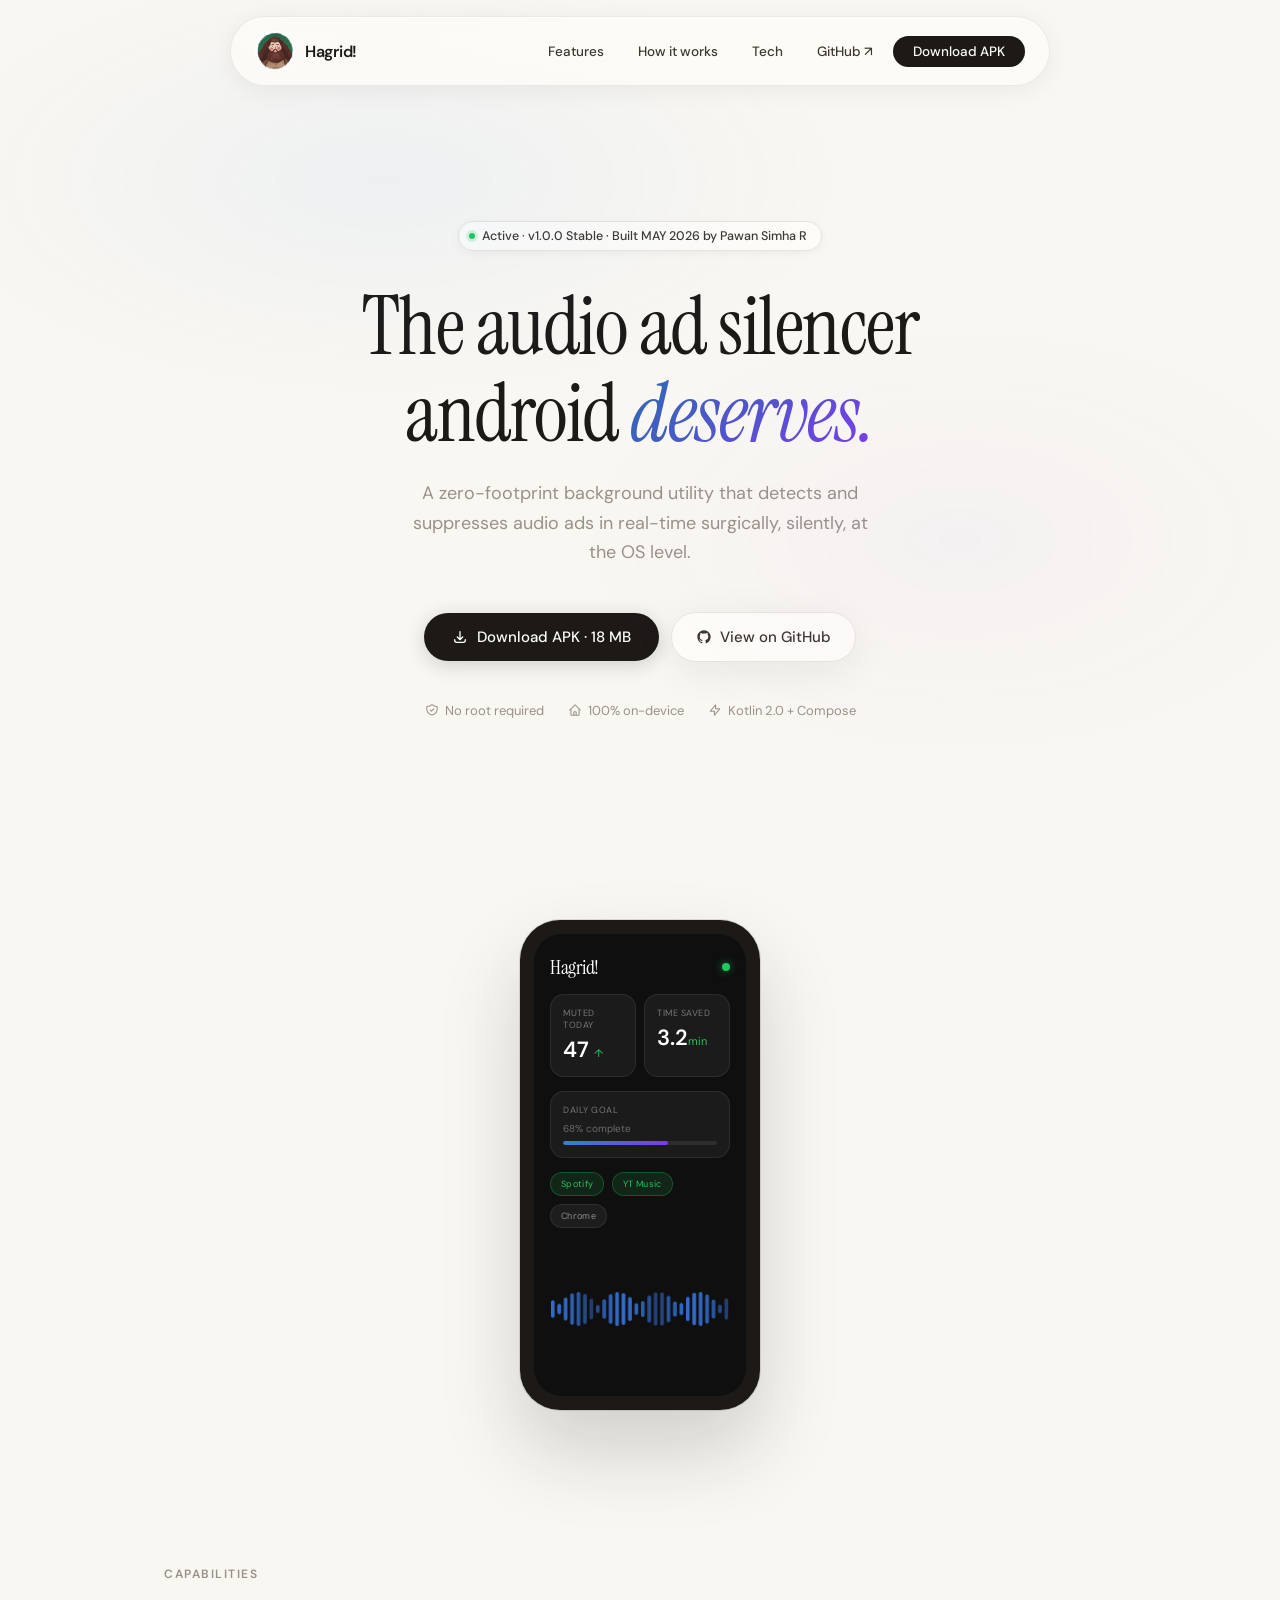
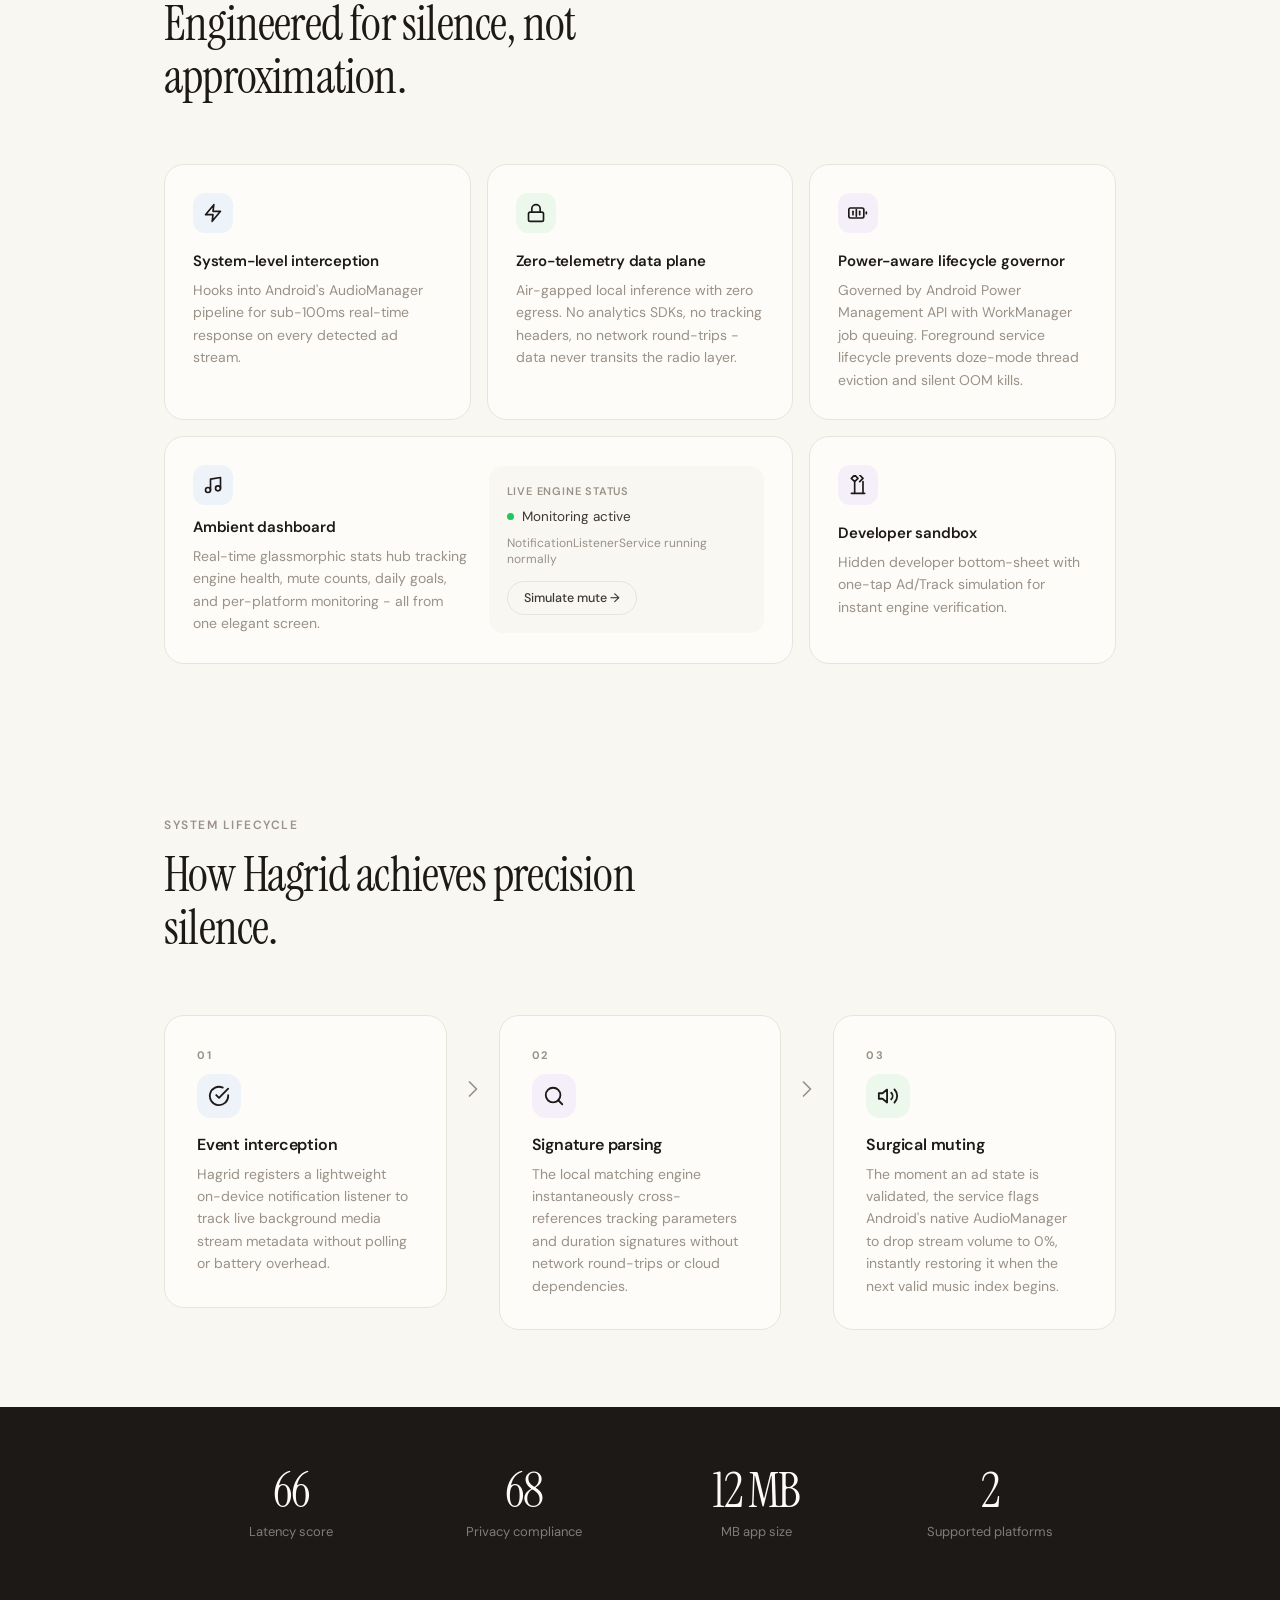
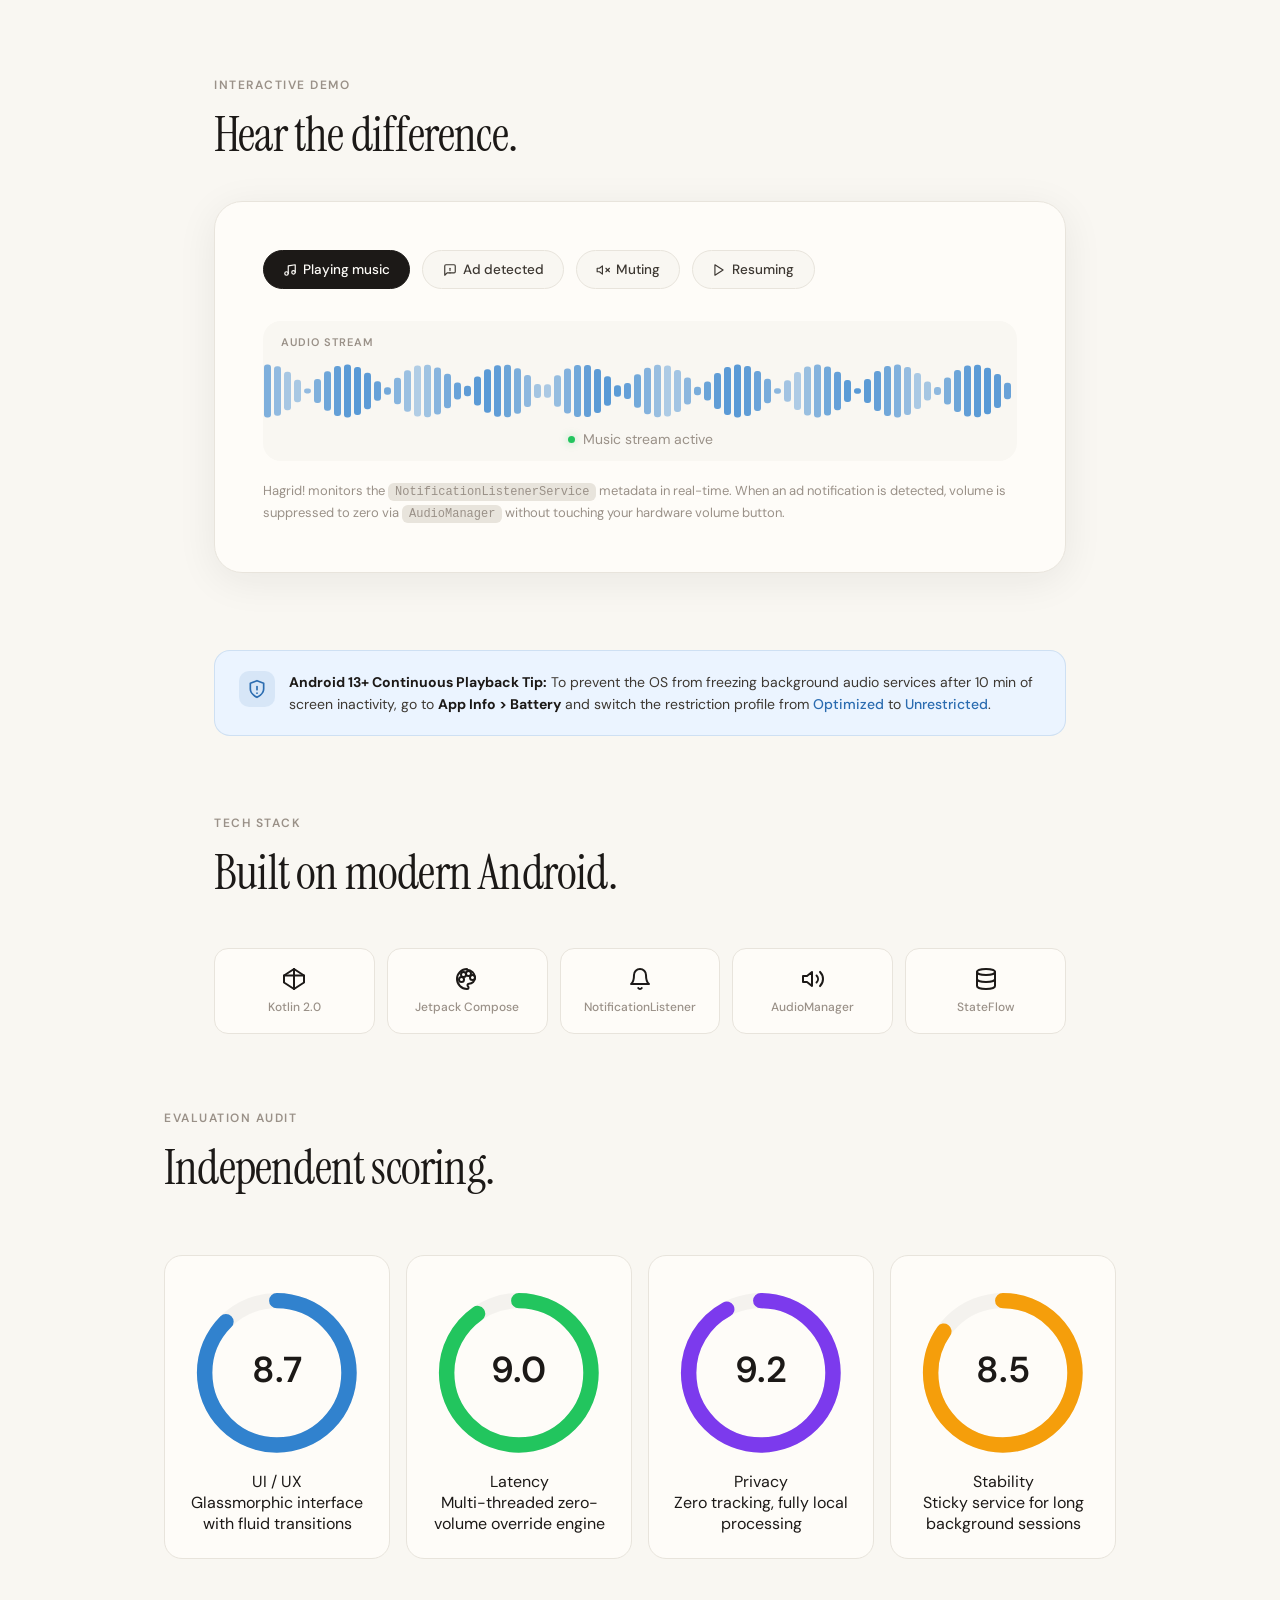
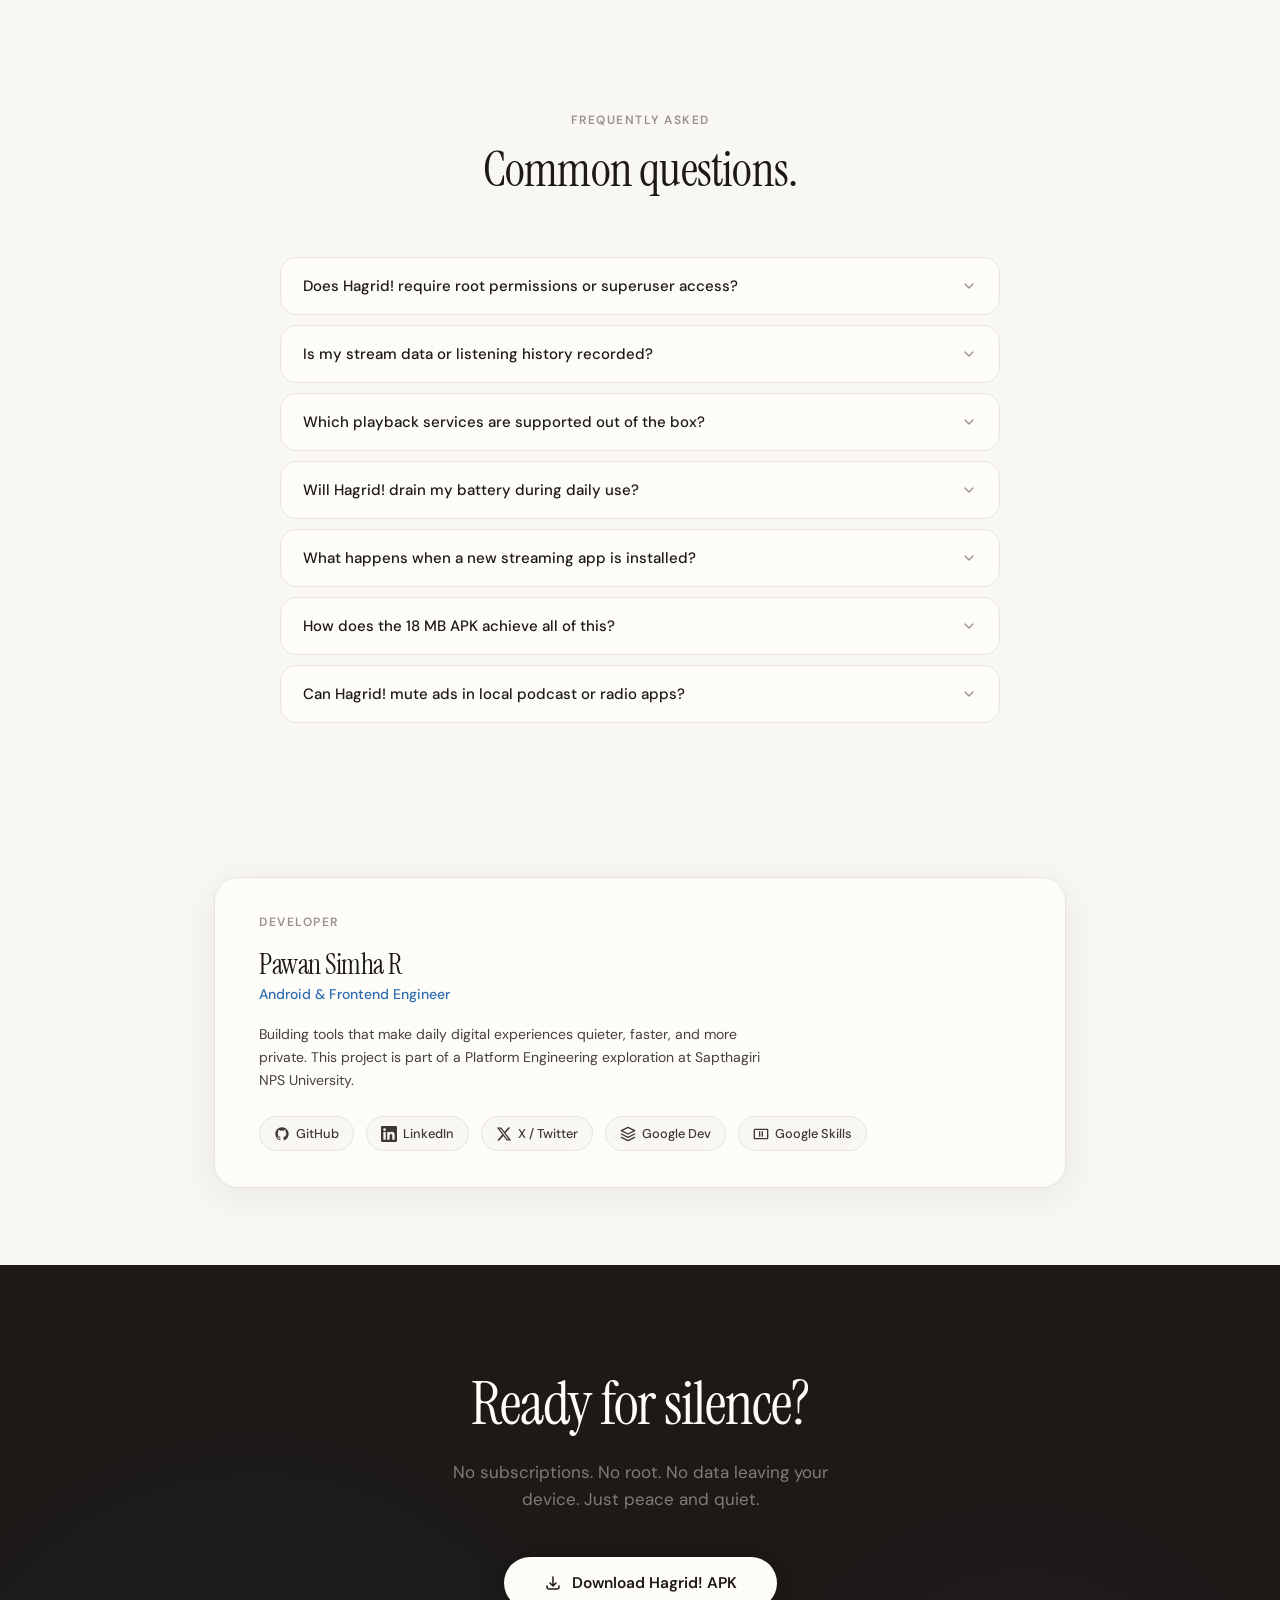
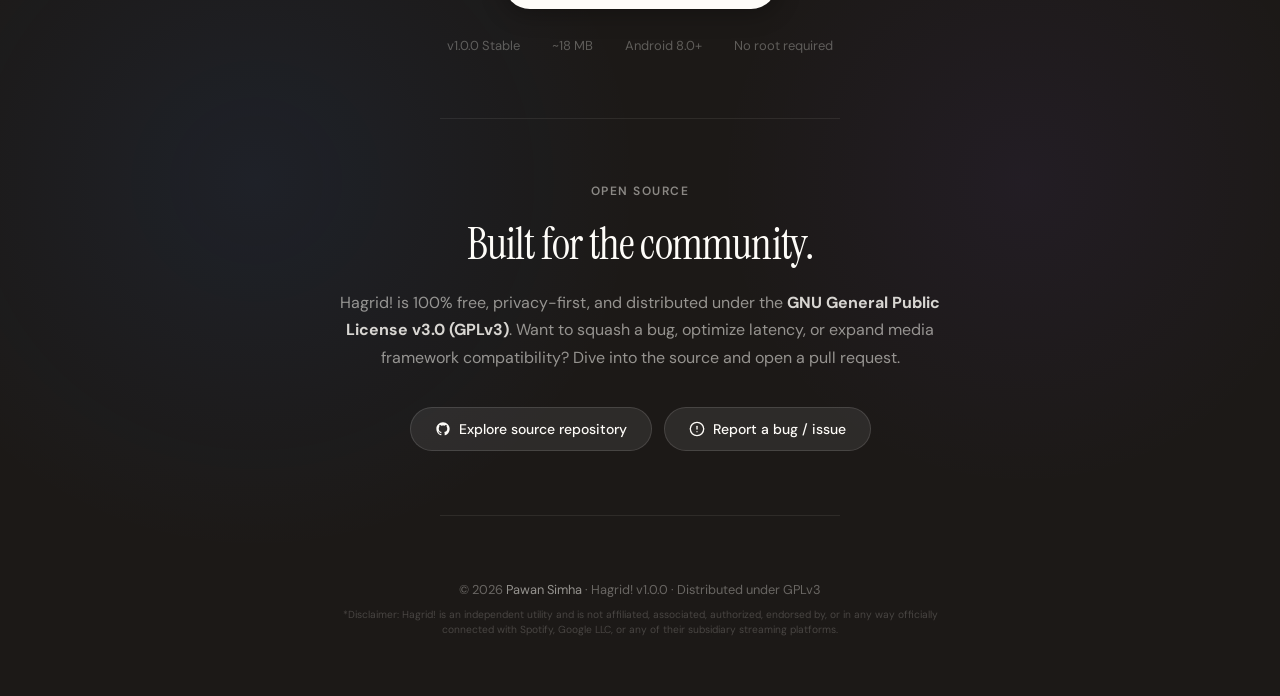
==== commit 5ce4177b: "Hear the difference section had an issue is resolved" ====
--- a/index.html
+++ b/index.html
@@ -293,10 +293,10 @@
         <h2 class="section-title" style="margin-bottom:40px;">Hear the difference.</h2>
         <div class="demo-card reveal-on-scroll">
             <div class="demo-controls">
-                <button class="demo-btn active" onclick="setDemo('music')"><svg width="14" height="14" viewBox="0 0 24 24" fill="none" stroke="currentColor" stroke-width="2" stroke-linecap="round" stroke-linejoin="round"><path d="M9 18V5l12-2v13"/><circle cx="6" cy="18" r="3"/><circle cx="18" cy="16" r="3"/></svg> Playing music</button>
-                <button class="demo-btn" onclick="setDemo('ad')"><svg width="14" height="14" viewBox="0 0 24 24" fill="none" stroke="currentColor" stroke-width="2" stroke-linecap="round" stroke-linejoin="round"><path d="M21 15a2 2 0 01-2 2H7l-4 4V5a2 2 0 012-2h14a2 2 0 012 2z"/><line x1="12" y1="9" x2="12" y2="13"/><line x1="12" y1="17" x2="12.01" y2="17"/></svg> Ad detected</button>
-                <button class="demo-btn" onclick="setDemo('muting')"><svg width="14" height="14" viewBox="0 0 24 24" fill="none" stroke="currentColor" stroke-width="2" stroke-linecap="round" stroke-linejoin="round"><polygon points="11 5 6 9 2 9 2 15 6 15 11 19 11 5"/><line x1="23" y1="9" x2="17" y2="15"/><line x1="17" y1="9" x2="23" y2="15"/></svg> Muting</button>
-                <button class="demo-btn" onclick="setDemo('resume')"><svg width="14" height="14" viewBox="0 0 24 24" fill="none" stroke="currentColor" stroke-width="2" stroke-linecap="round" stroke-linejoin="round"><polygon points="5 3 19 12 5 21 5 3"/></svg> Resuming</button>
+                <button class="demo-btn active" onclick="setDemo('music', this)"><svg width="14" height="14" viewBox="0 0 24 24" fill="none" stroke="currentColor" stroke-width="2" stroke-linecap="round" stroke-linejoin="round"><path d="M9 18V5l12-2v13"/><circle cx="6" cy="18" r="3"/><circle cx="18" cy="16" r="3"/></svg> Playing music</button>
+                <button class="demo-btn" onclick="setDemo('ad', this)"><svg width="14" height="14" viewBox="0 0 24 24" fill="none" stroke="currentColor" stroke-width="2" stroke-linecap="round" stroke-linejoin="round"><path d="M21 15a2 2 0 01-2 2H7l-4 4V5a2 2 0 012-2h14a2 2 0 012 2z"/><line x1="12" y1="9" x2="12" y2="13"/><line x1="12" y1="17" x2="12.01" y2="17"/></svg> Ad detected</button>
+                <button class="demo-btn" onclick="setDemo('muting', this)"><svg width="14" height="14" viewBox="0 0 24 24" fill="none" stroke="currentColor" stroke-width="2" stroke-linecap="round" stroke-linejoin="round"><polygon points="11 5 6 9 2 9 2 15 6 15 11 19 11 5"/><line x1="23" y1="9" x2="17" y2="15"/><line x1="17" y1="9" x2="23" y2="15"/></svg> Muting</button>
+                <button class="demo-btn" onclick="setDemo('resume', this)"><svg width="14" height="14" viewBox="0 0 24 24" fill="none" stroke="currentColor" stroke-width="2" stroke-linecap="round" stroke-linejoin="round"><polygon points="5 3 19 12 5 21 5 3"/></svg> Resuming</button>
             </div>
             <div class="demo-visualizer">
                 <canvas id="waveCanvas"></canvas>
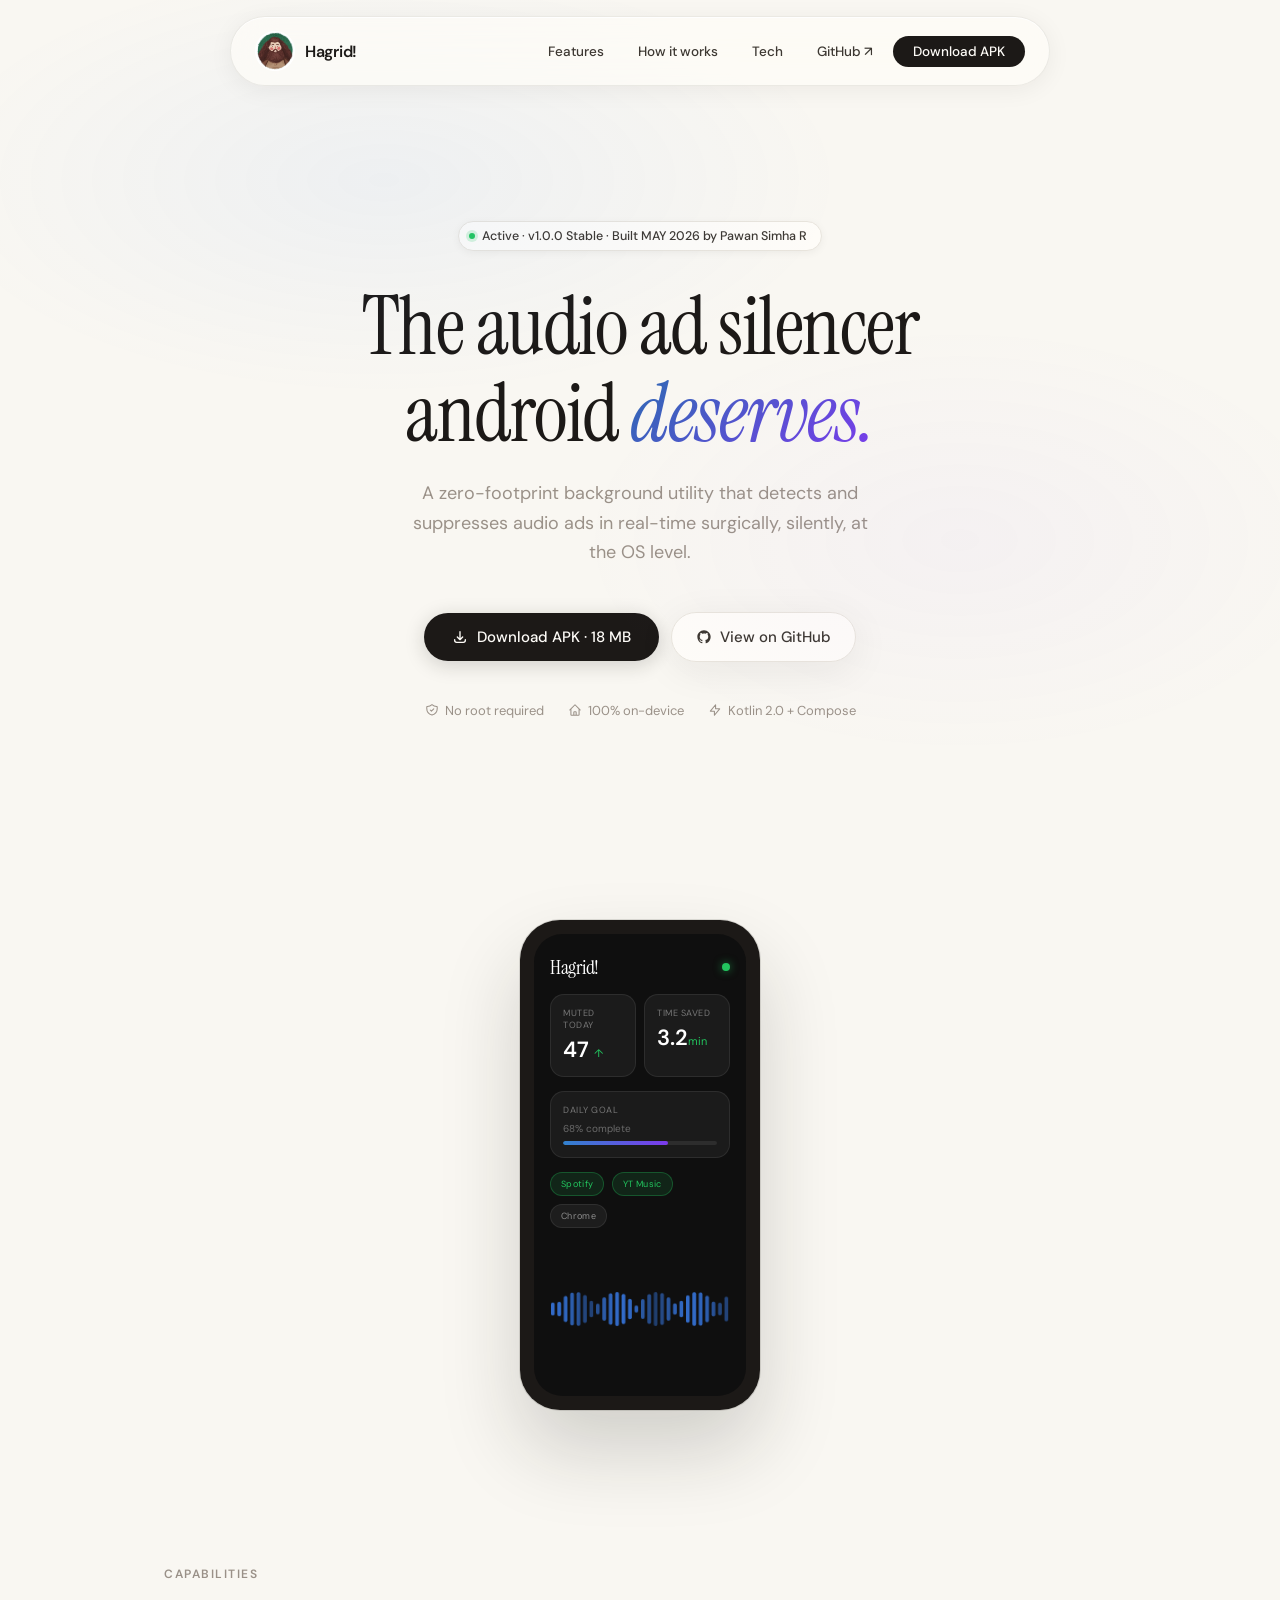
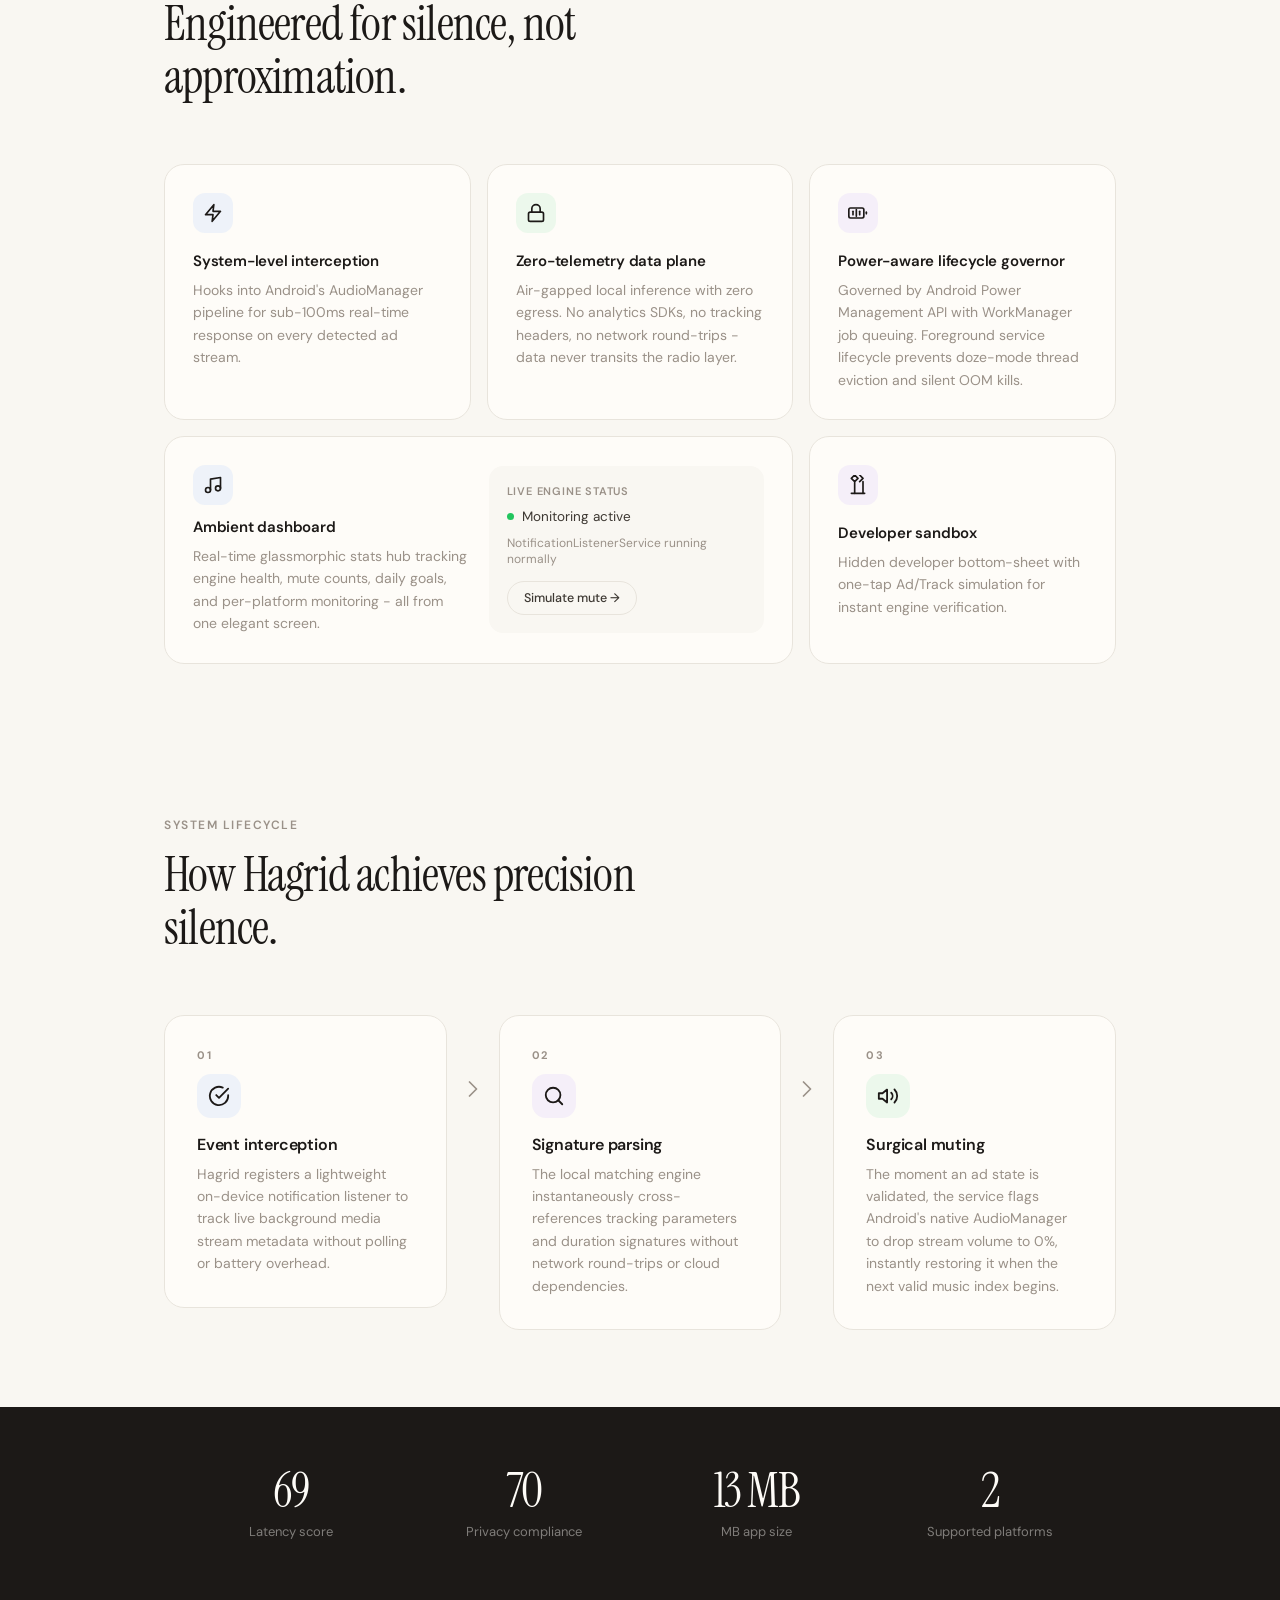
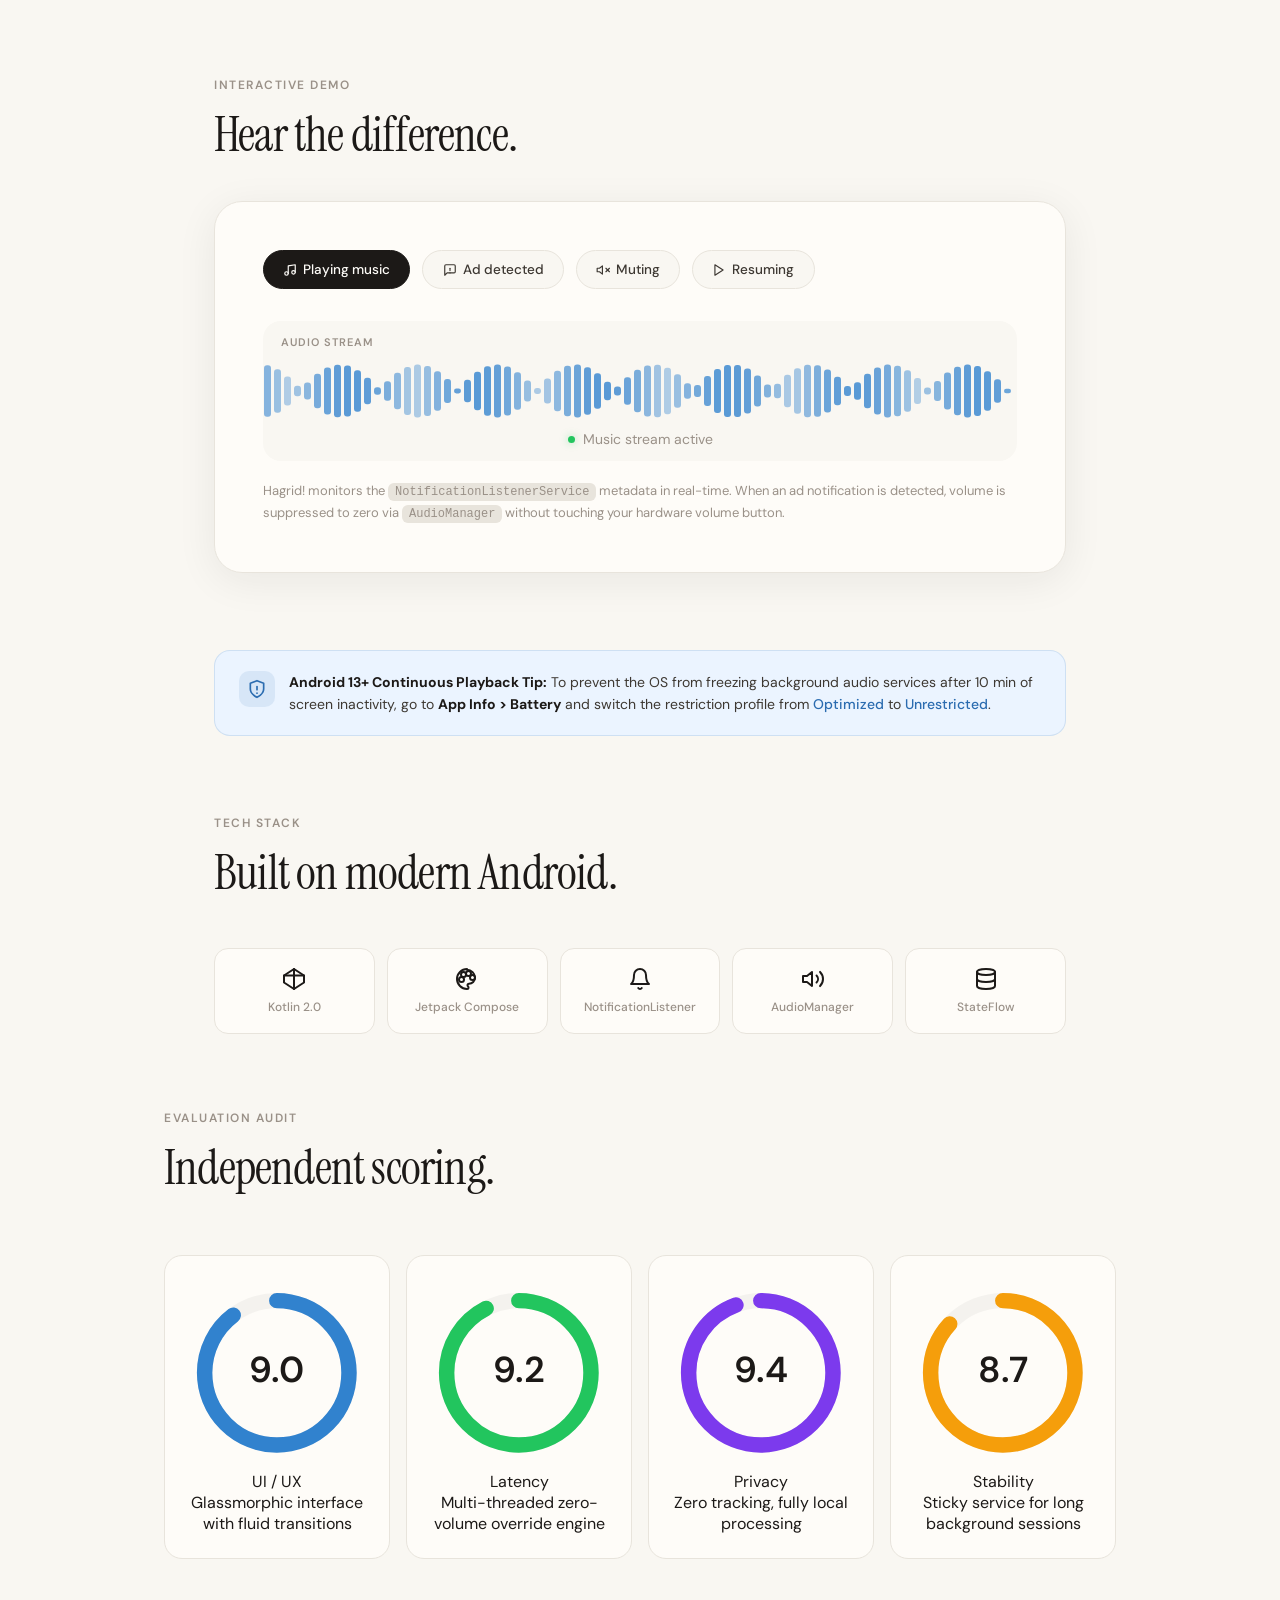
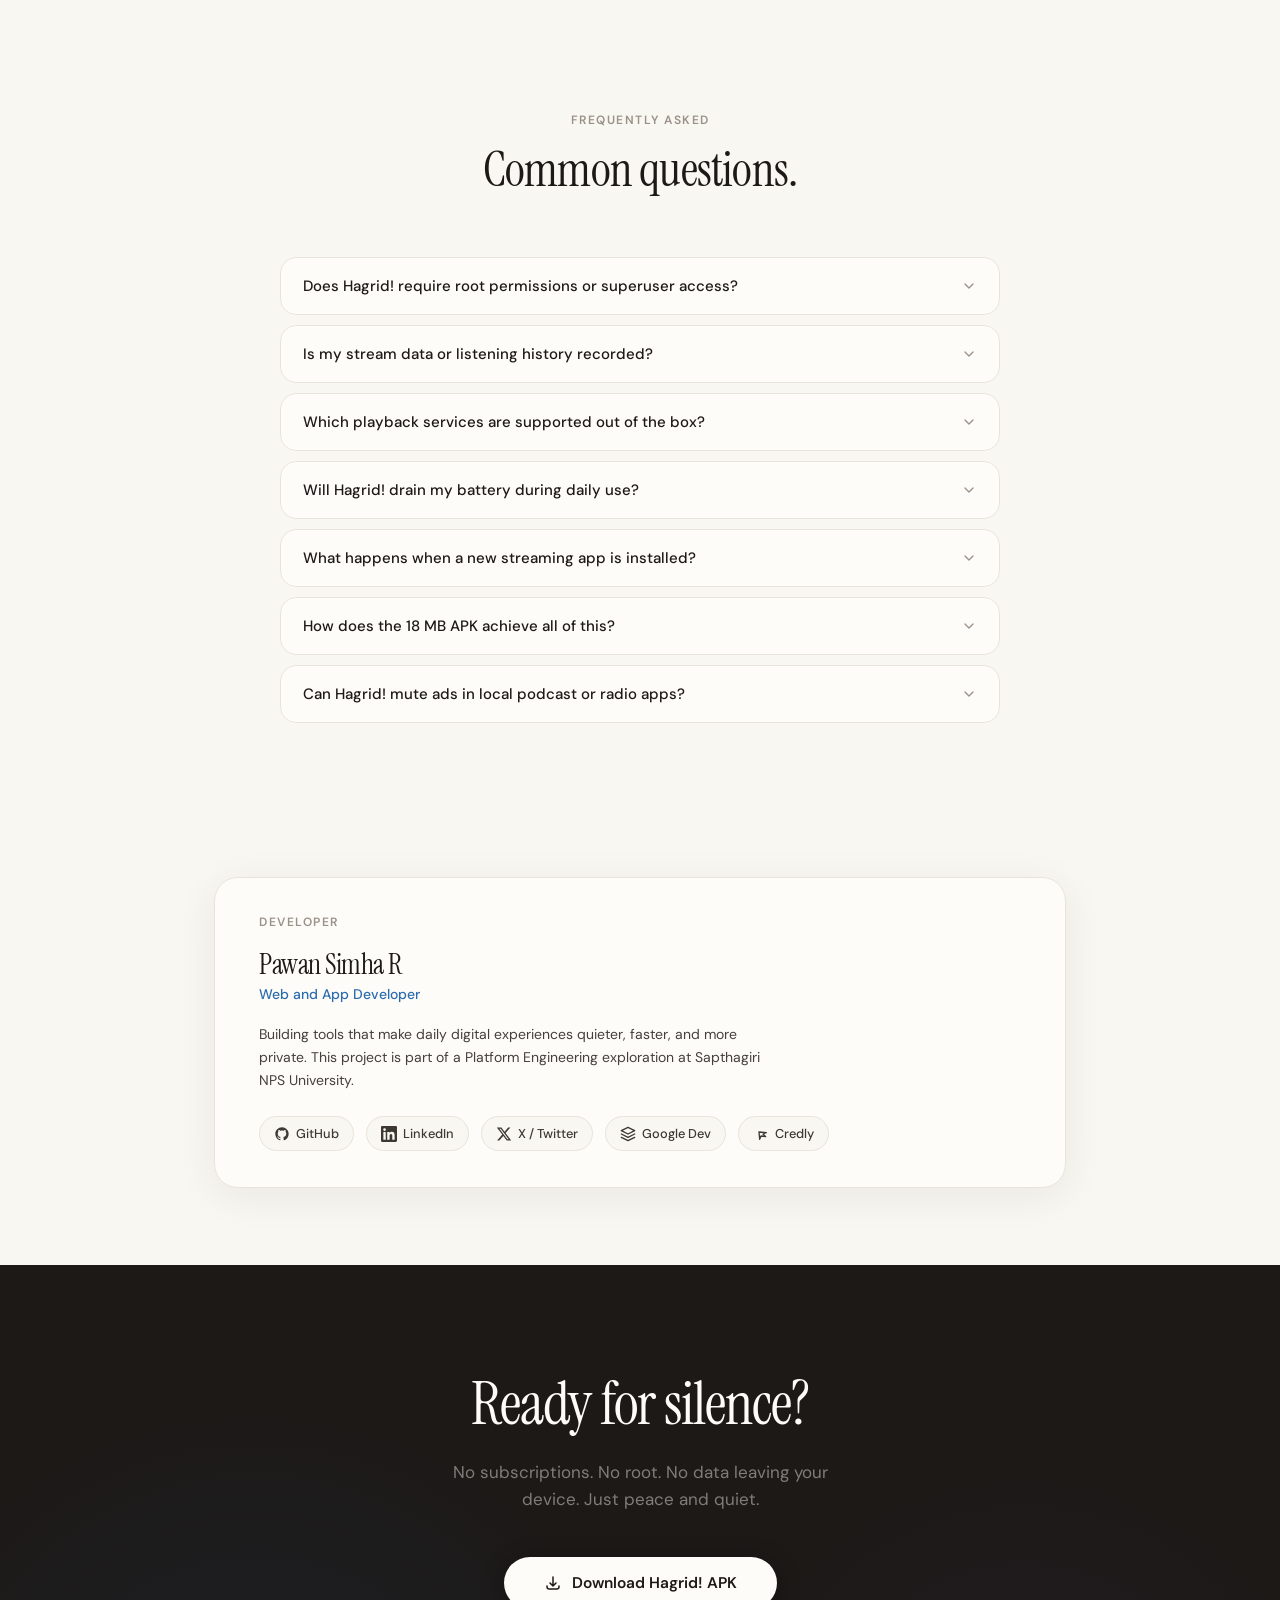
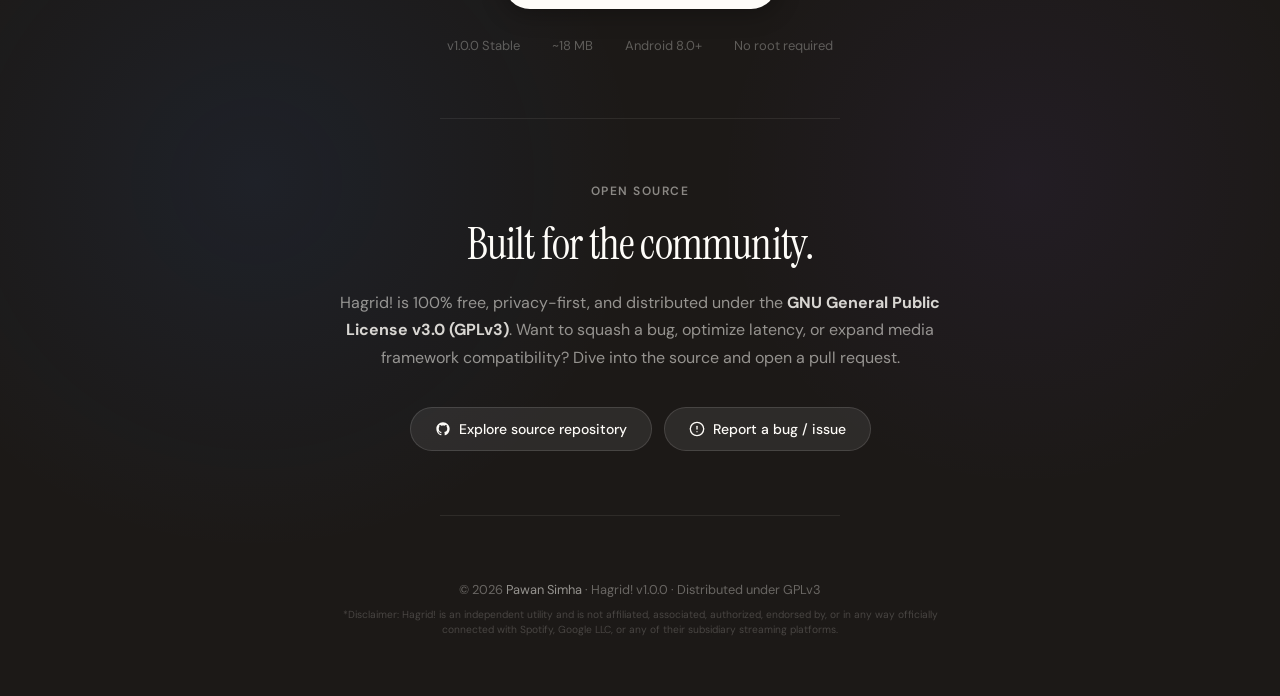
==== commit 514dbaf6: "social media links updated" ====
--- a/index.html
+++ b/index.html
@@ -50,13 +50,13 @@
             "author": {
                 "@type": "Person",
                 "name": "Pawan Simha R",
-                "jobTitle": "Android & Frontend Engineer",
+                "jobTitle": "Web and App Developer",
                 "url": "https://github.com/PawanSimha",
                 "sameAs": [
                     "https://www.linkedin.com/in/pawansimha",
                     "https://x.com/iampawansimha",
                     "https://g.dev/pawansimha",
-                    "https://www.skills.google.com/public_profiles/9108dded-855b-466a-b261-0a7519d472cf",
+                    "https://www.credly.com/users/pawansimha/badges#credly",
                     "https://github.com/PawanSimha"
                 ]
             }
@@ -480,7 +480,7 @@
             <div class="dev-info">
                 <div class="section-label">Developer</div>
                 <h2 class="dev-name">Pawan Simha R</h2>
-                <p class="dev-title">Android &amp; Frontend Engineer</p>
+                <p class="dev-title">Web and App Developer</p>
                 <p class="dev-bio">Building tools that make daily digital experiences quieter, faster, and more private. This project is part of a Platform Engineering exploration at Sapthagiri NPS University.</p>
                 <div class="dev-links">
                     <a href="https://github.com/PawanSimha" target="_blank" rel="noopener noreferrer" class="dev-link">
@@ -499,9 +499,9 @@
                         <svg width="16" height="16" viewBox="0 0 24 24" fill="none" stroke="currentColor" stroke-width="2" stroke-linecap="round" stroke-linejoin="round"><path d="M12 2L2 7l10 5 10-5-10-5z"/><path d="M2 17l10 5 10-5"/><path d="M2 12l10 5 10-5"/></svg>
                         Google Dev
                     </a>
-                    <a href="https://www.skills.google.com/public_profiles/9108dded-855b-466a-b261-0a7519d472cf" target="_blank" rel="noopener noreferrer" class="dev-link">
-                        <svg width="16" height="16" viewBox="0 0 24 24" fill="currentColor"><path d="M21 4H3c-1.1 0-2 .9-2 2v12c0 1.1.9 2 2 2h18c1.1 0 2-.9 2-2V6c0-1.1-.9-2-2-2zm0 14H3V6h18v12zM9 8h2v8H9zm4 0h2v8h-2z"/></svg>
-                        Google Skills
+                    <a href="https://www.credly.com/users/pawansimha/badges#credly" target="_blank" rel="noopener noreferrer" class="dev-link">
+                        <svg width="16" height="16" viewBox="0 0 24 24" fill="none" stroke="currentColor" stroke-width="2" stroke-linecap="round" stroke-linejoin="round"><path d="M12 15l-2 5L9 9l11 1-5 2 4 4z"/></svg>
+                        Credly
                     </a>
                 </div>
             </div>
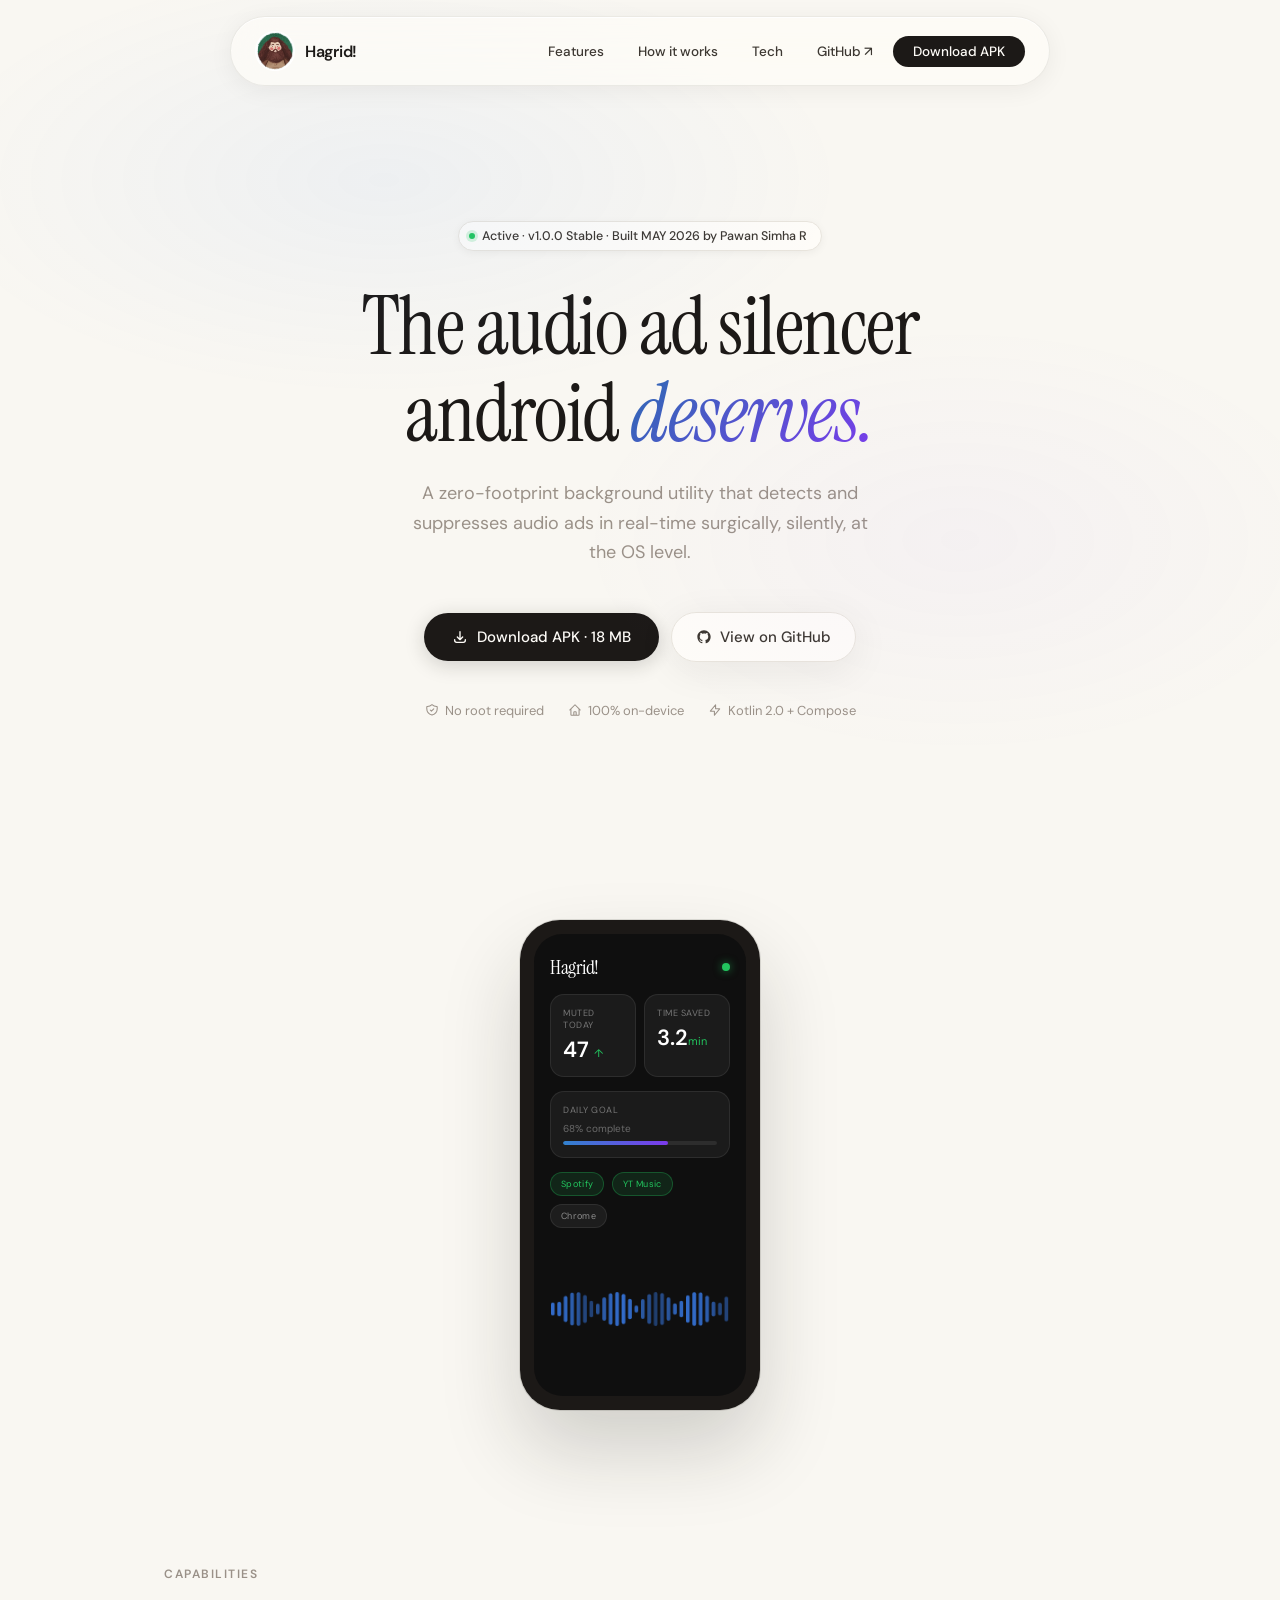
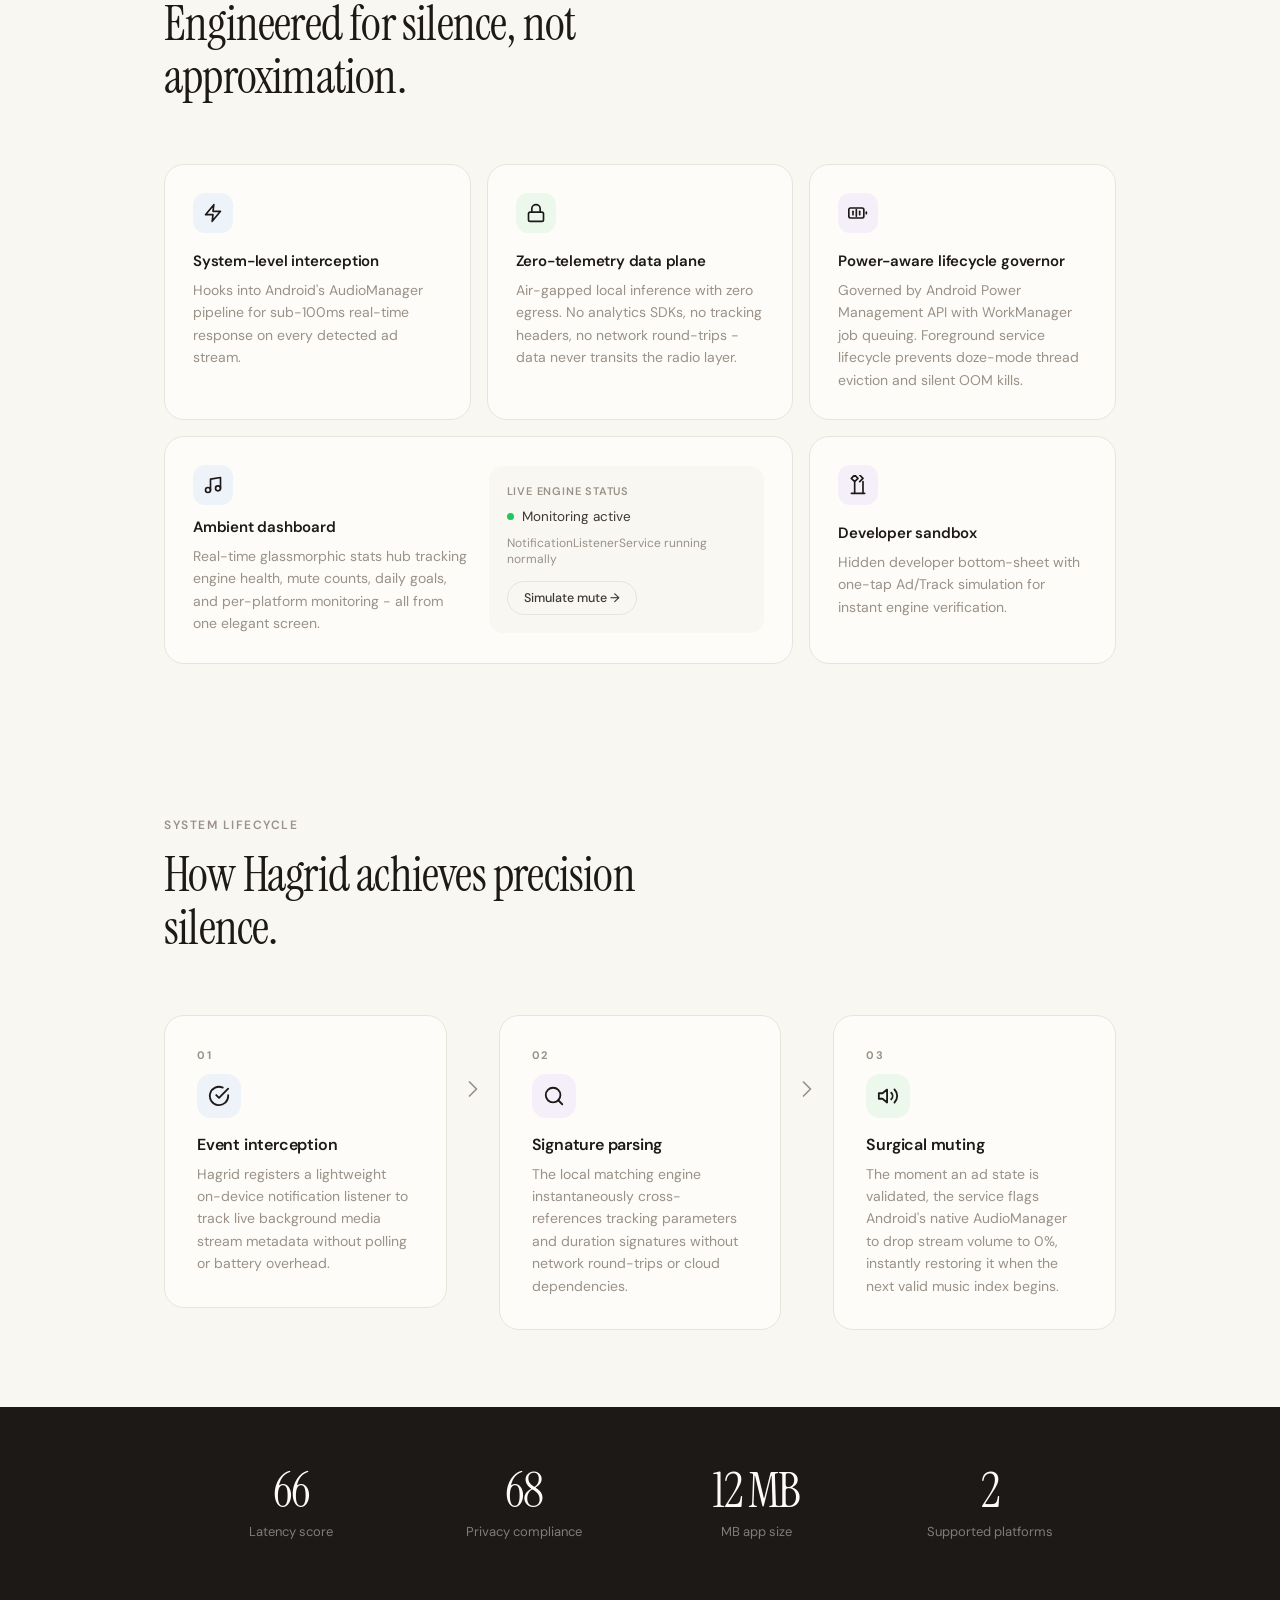
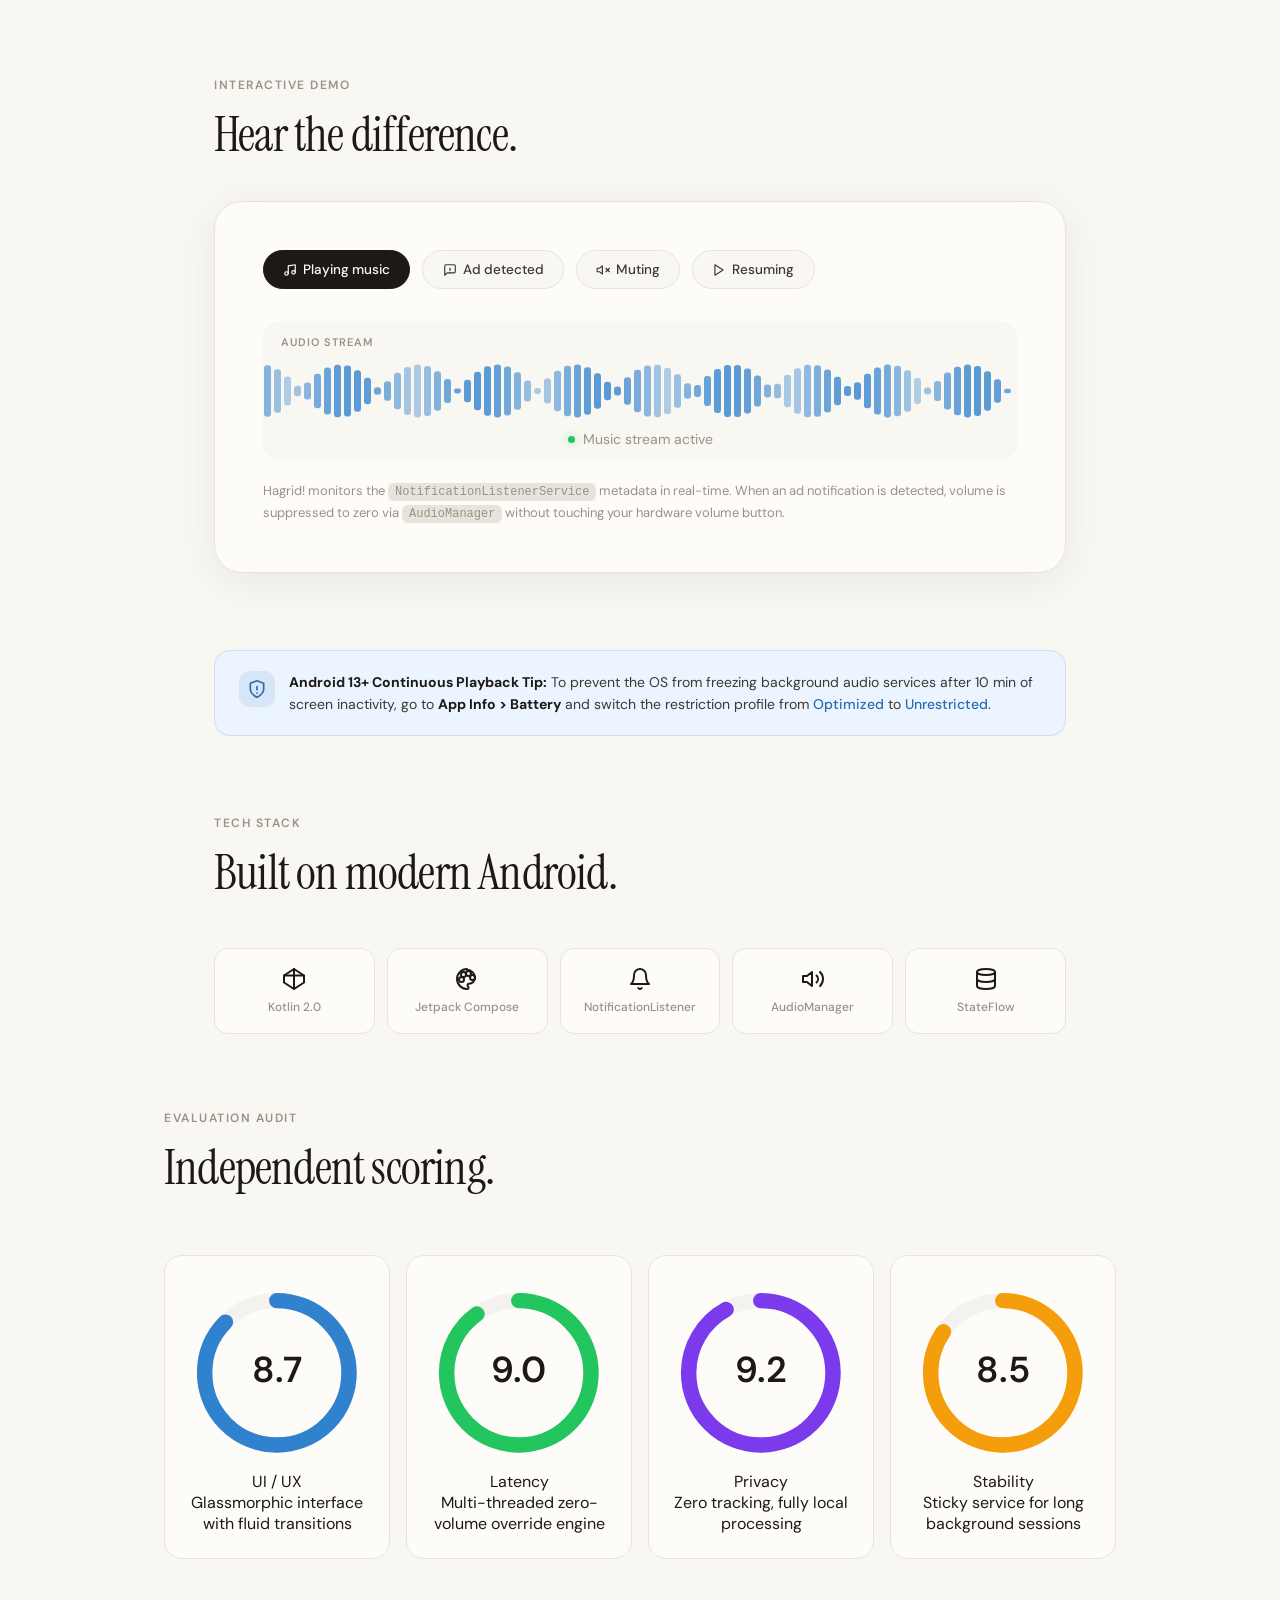
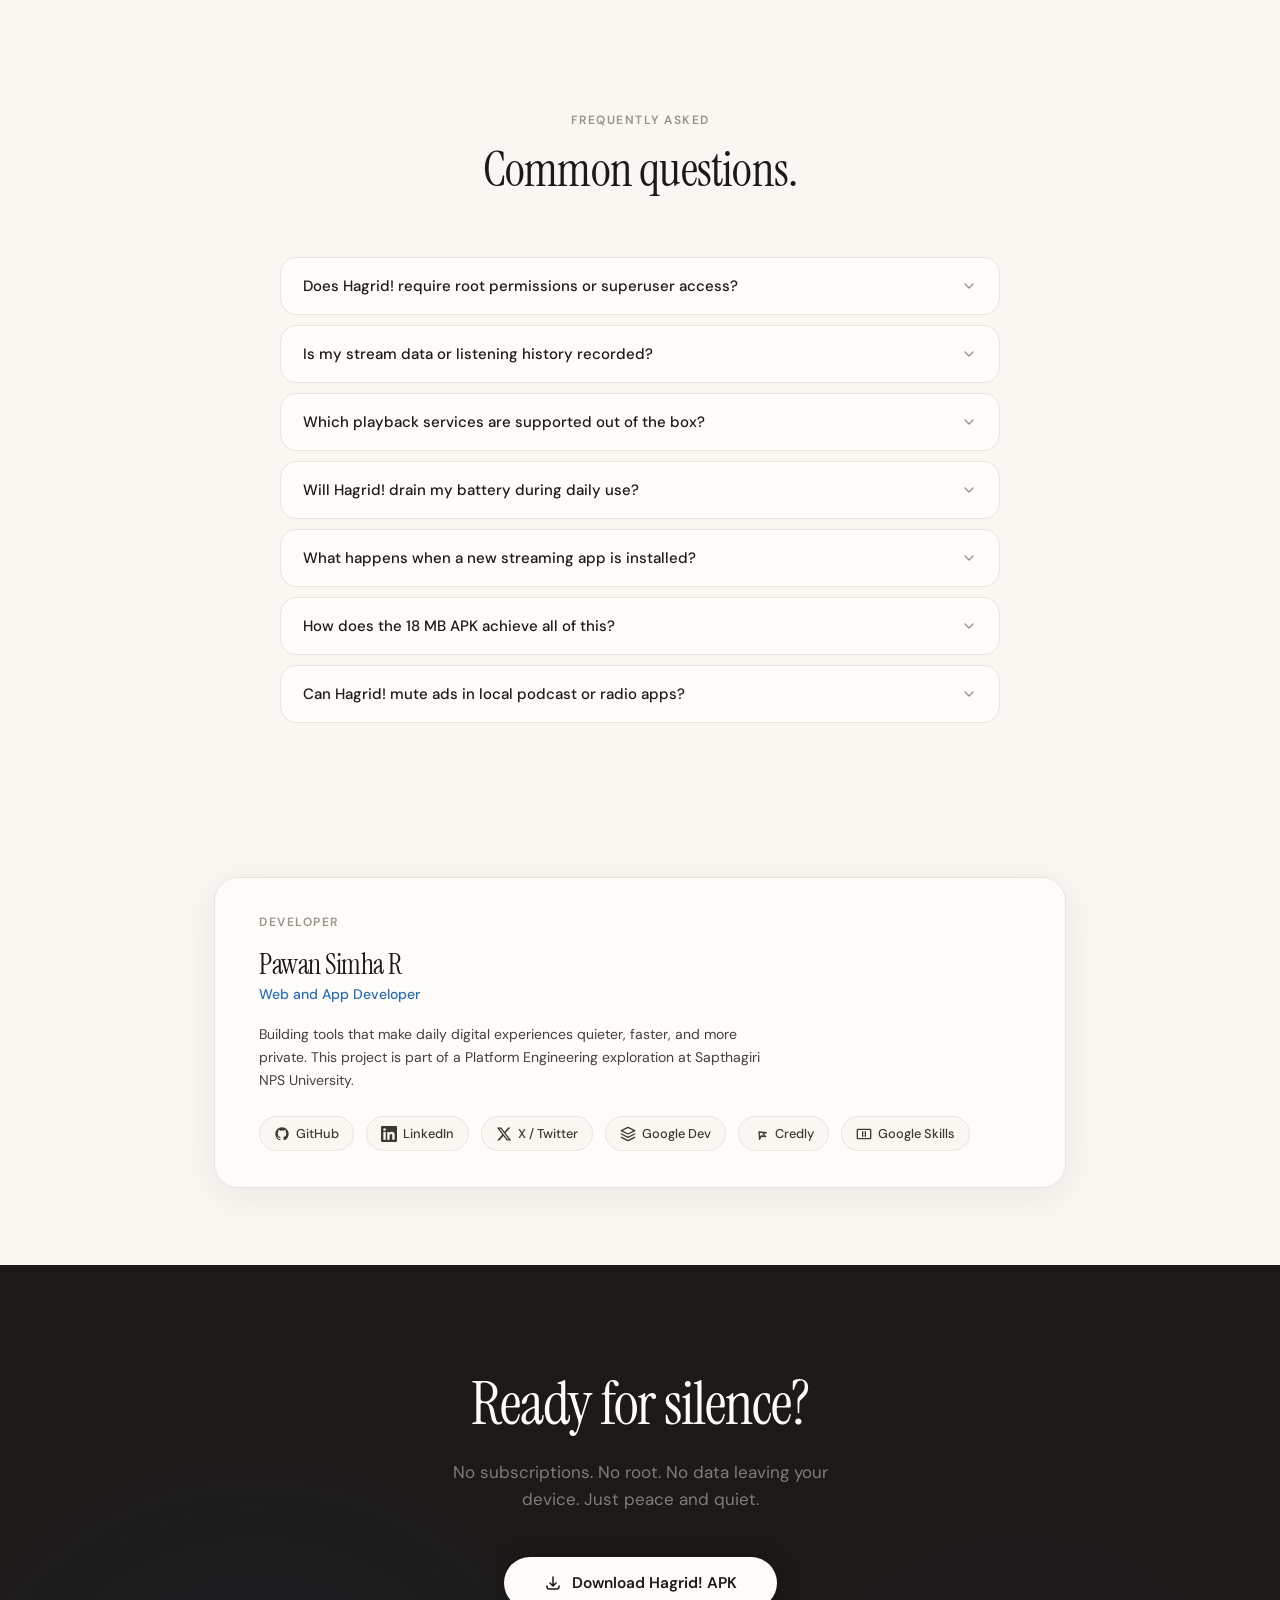
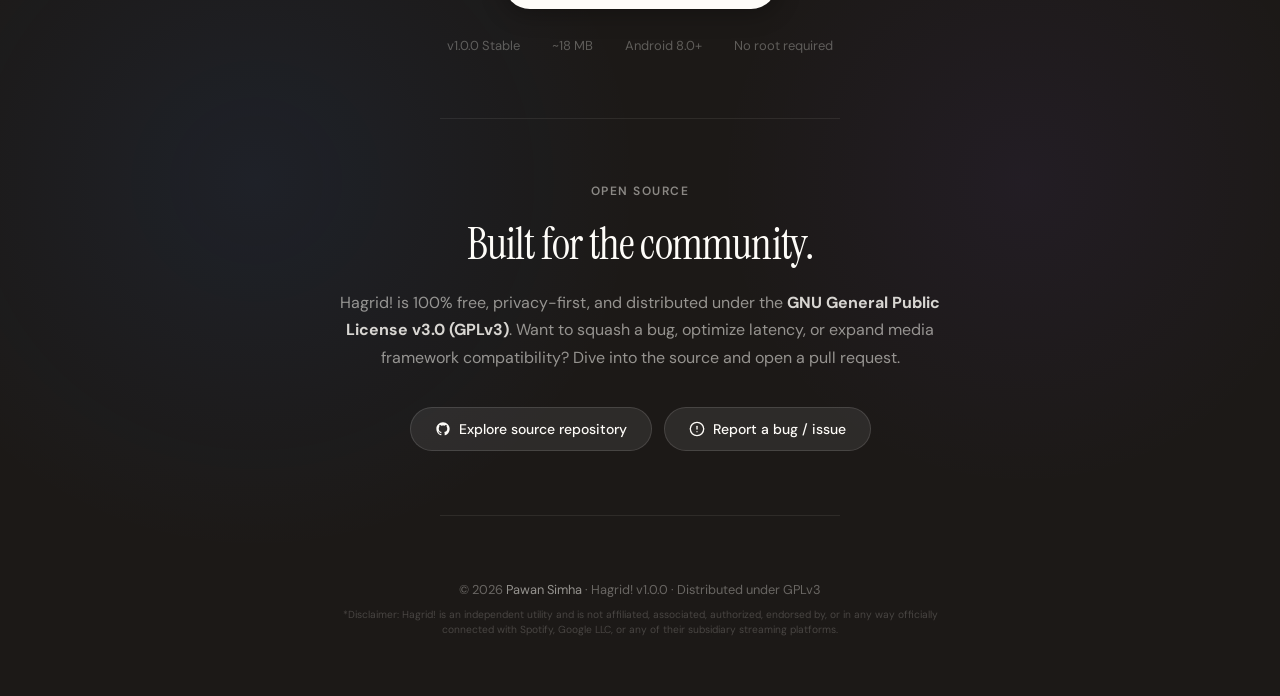
==== commit e5e85c66: "social media links updated - Google Skills Public account exact link" ====
--- a/index.html
+++ b/index.html
@@ -57,6 +57,7 @@
                     "https://x.com/iampawansimha",
                     "https://g.dev/pawansimha",
                     "https://www.credly.com/users/pawansimha/badges#credly",
+                    "https://www.skills.google/public_profiles/9108dded-855b-466a-b261-0a7519d472cf",
                     "https://github.com/PawanSimha"
                 ]
             }
@@ -503,6 +504,10 @@
                         <svg width="16" height="16" viewBox="0 0 24 24" fill="none" stroke="currentColor" stroke-width="2" stroke-linecap="round" stroke-linejoin="round"><path d="M12 15l-2 5L9 9l11 1-5 2 4 4z"/></svg>
                         Credly
                     </a>
+                    <a href="https://www.skills.google/public_profiles/9108dded-855b-466a-b261-0a7519d472cf" target="_blank" rel="noopener noreferrer" class="dev-link">
+                        <svg width="16" height="16" viewBox="0 0 24 24" fill="currentColor"><path d="M21 4H3c-1.1 0-2 .9-2 2v12c0 1.1.9 2 2 2h18c1.1 0 2-.9 2-2V6c0-1.1-.9-2-2-2zm0 14H3V6h18v12zM9 8h2v8H9zm4 0h2v8h-2z"/></svg>
+                        Google Skills
+                    </a>
                 </div>
             </div>
         </div>
